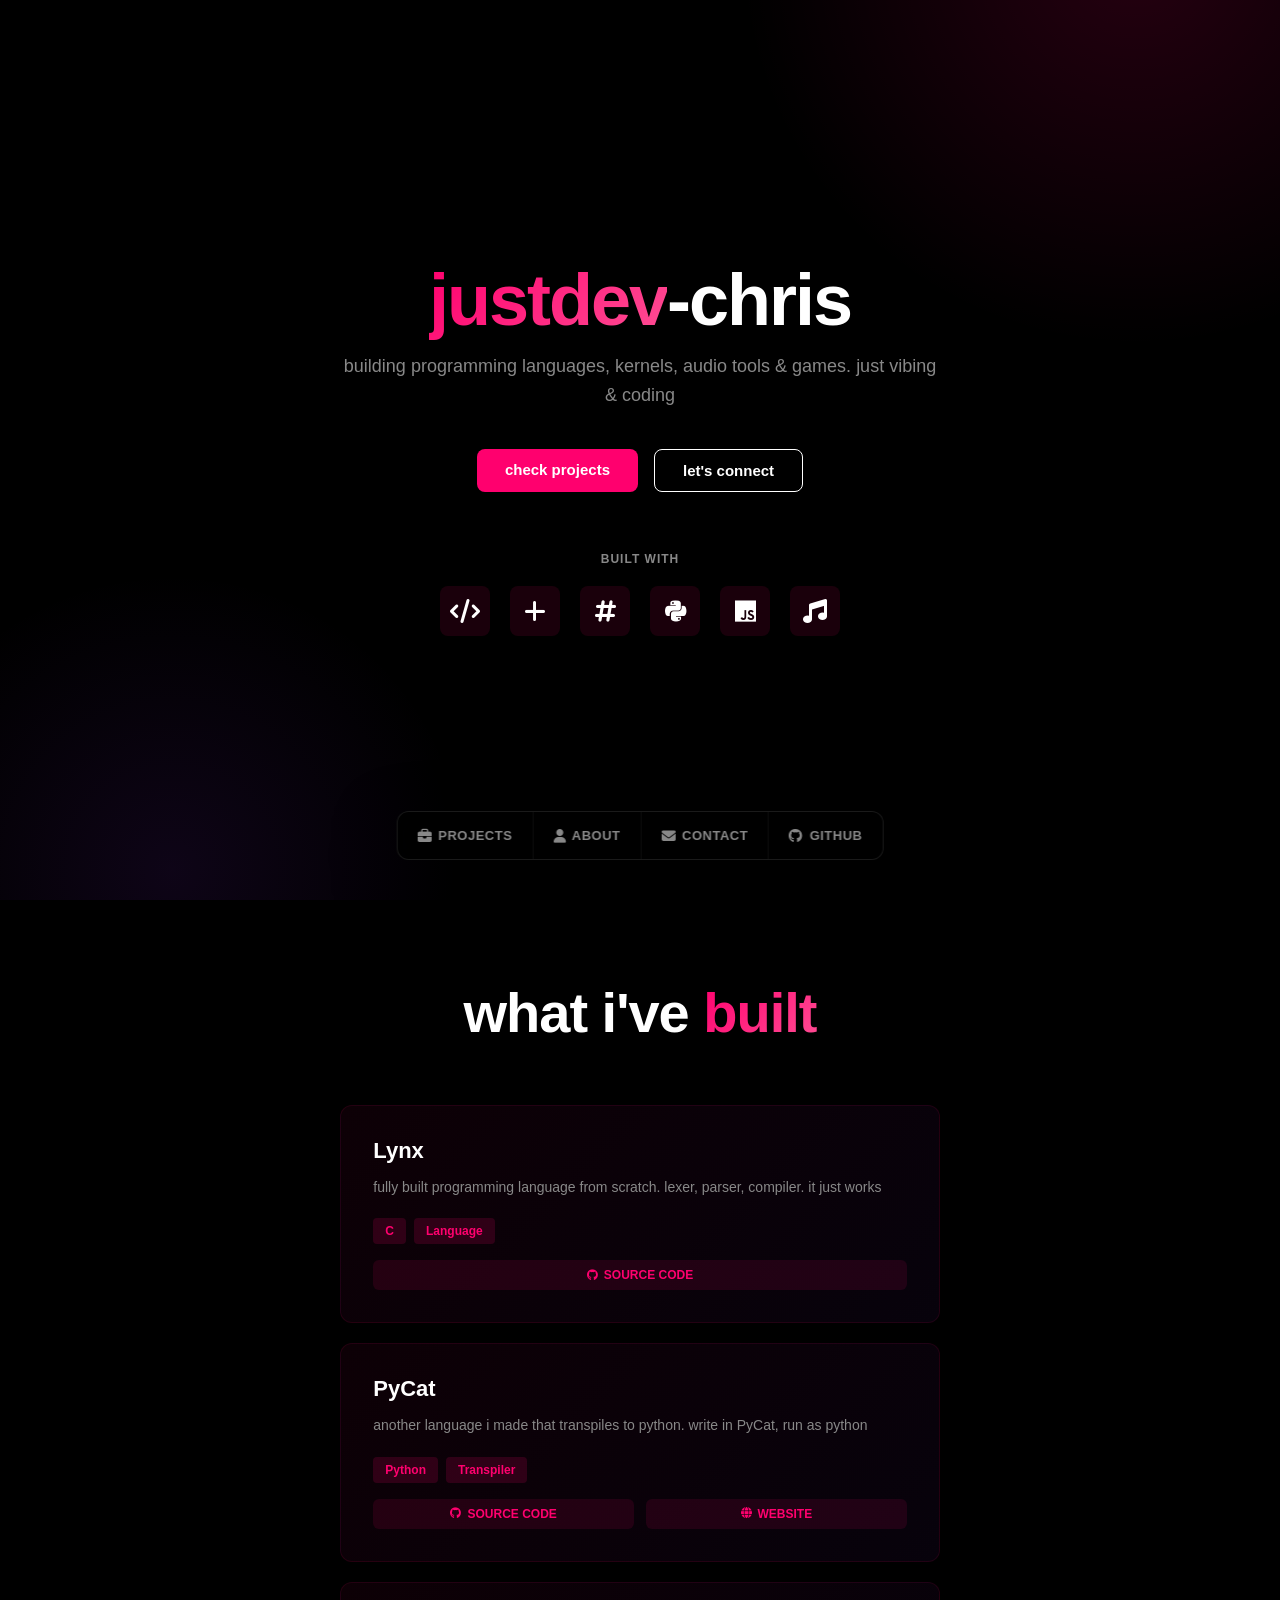
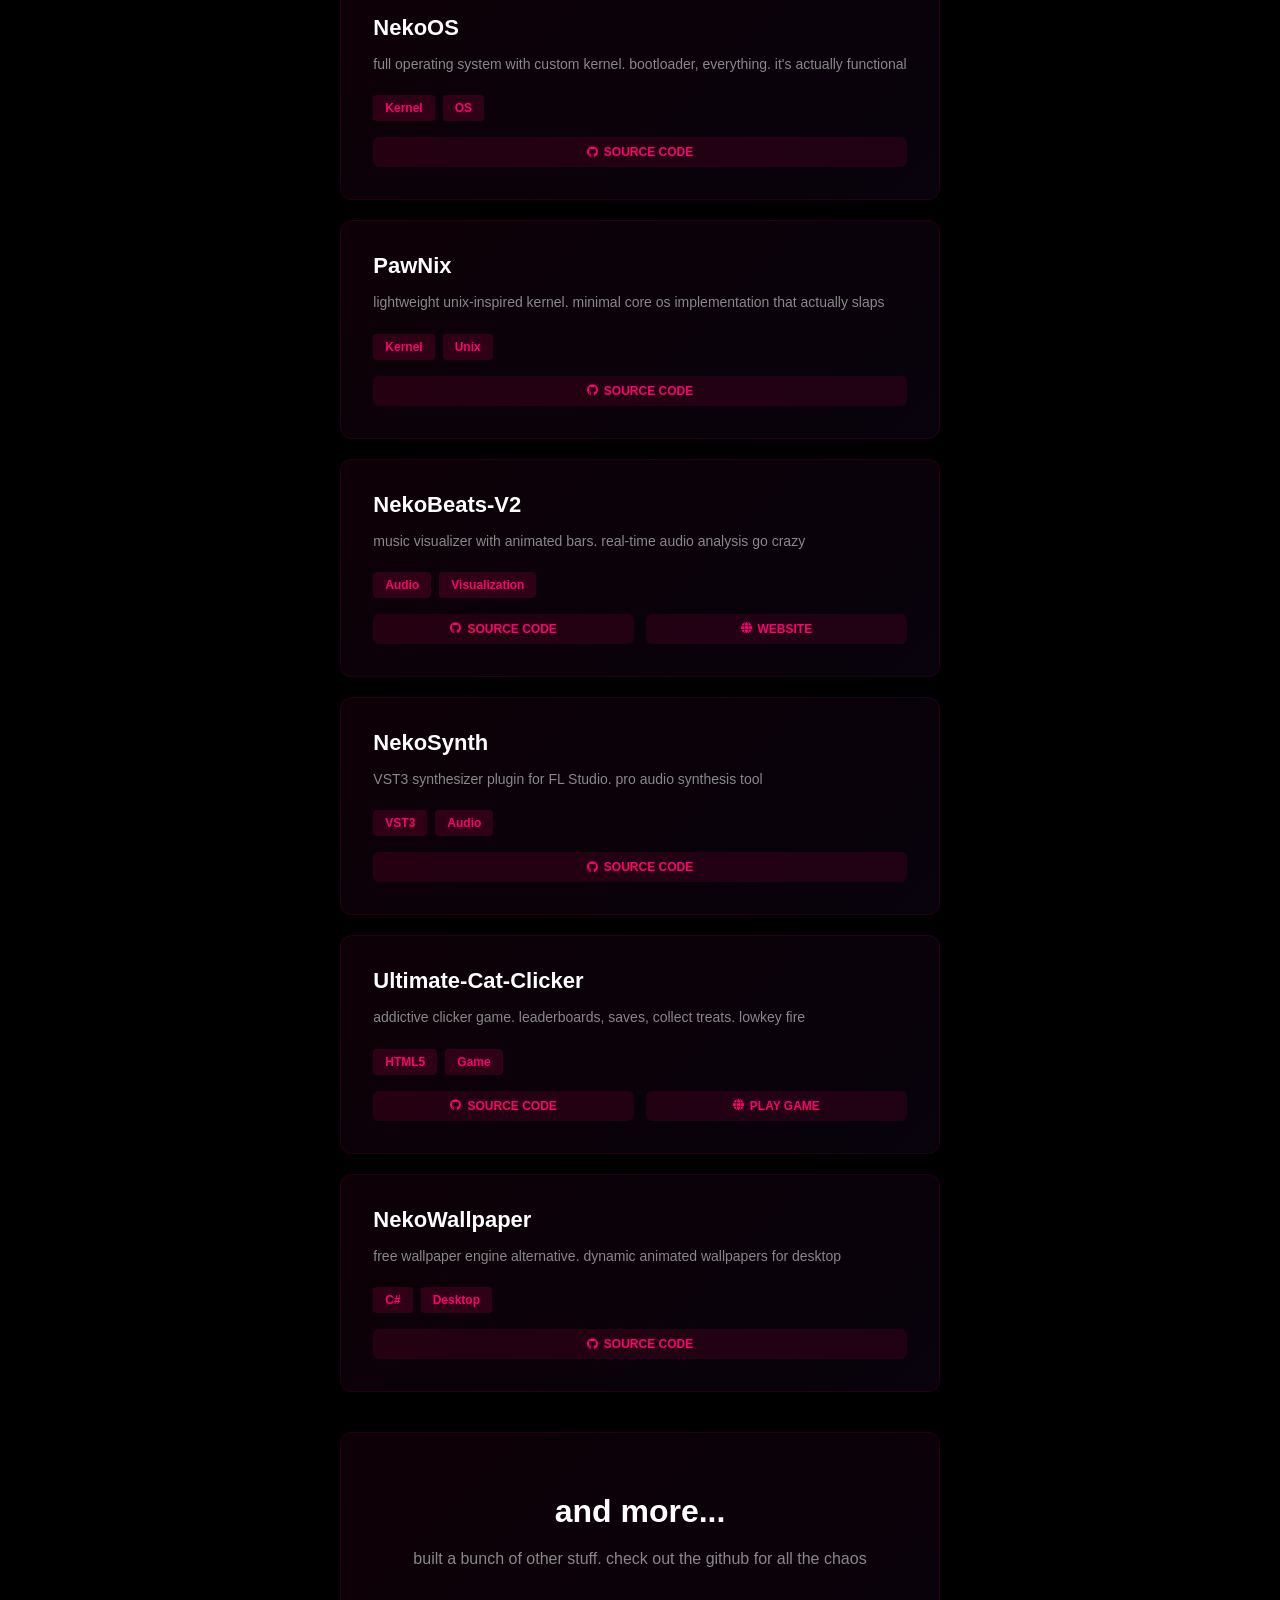
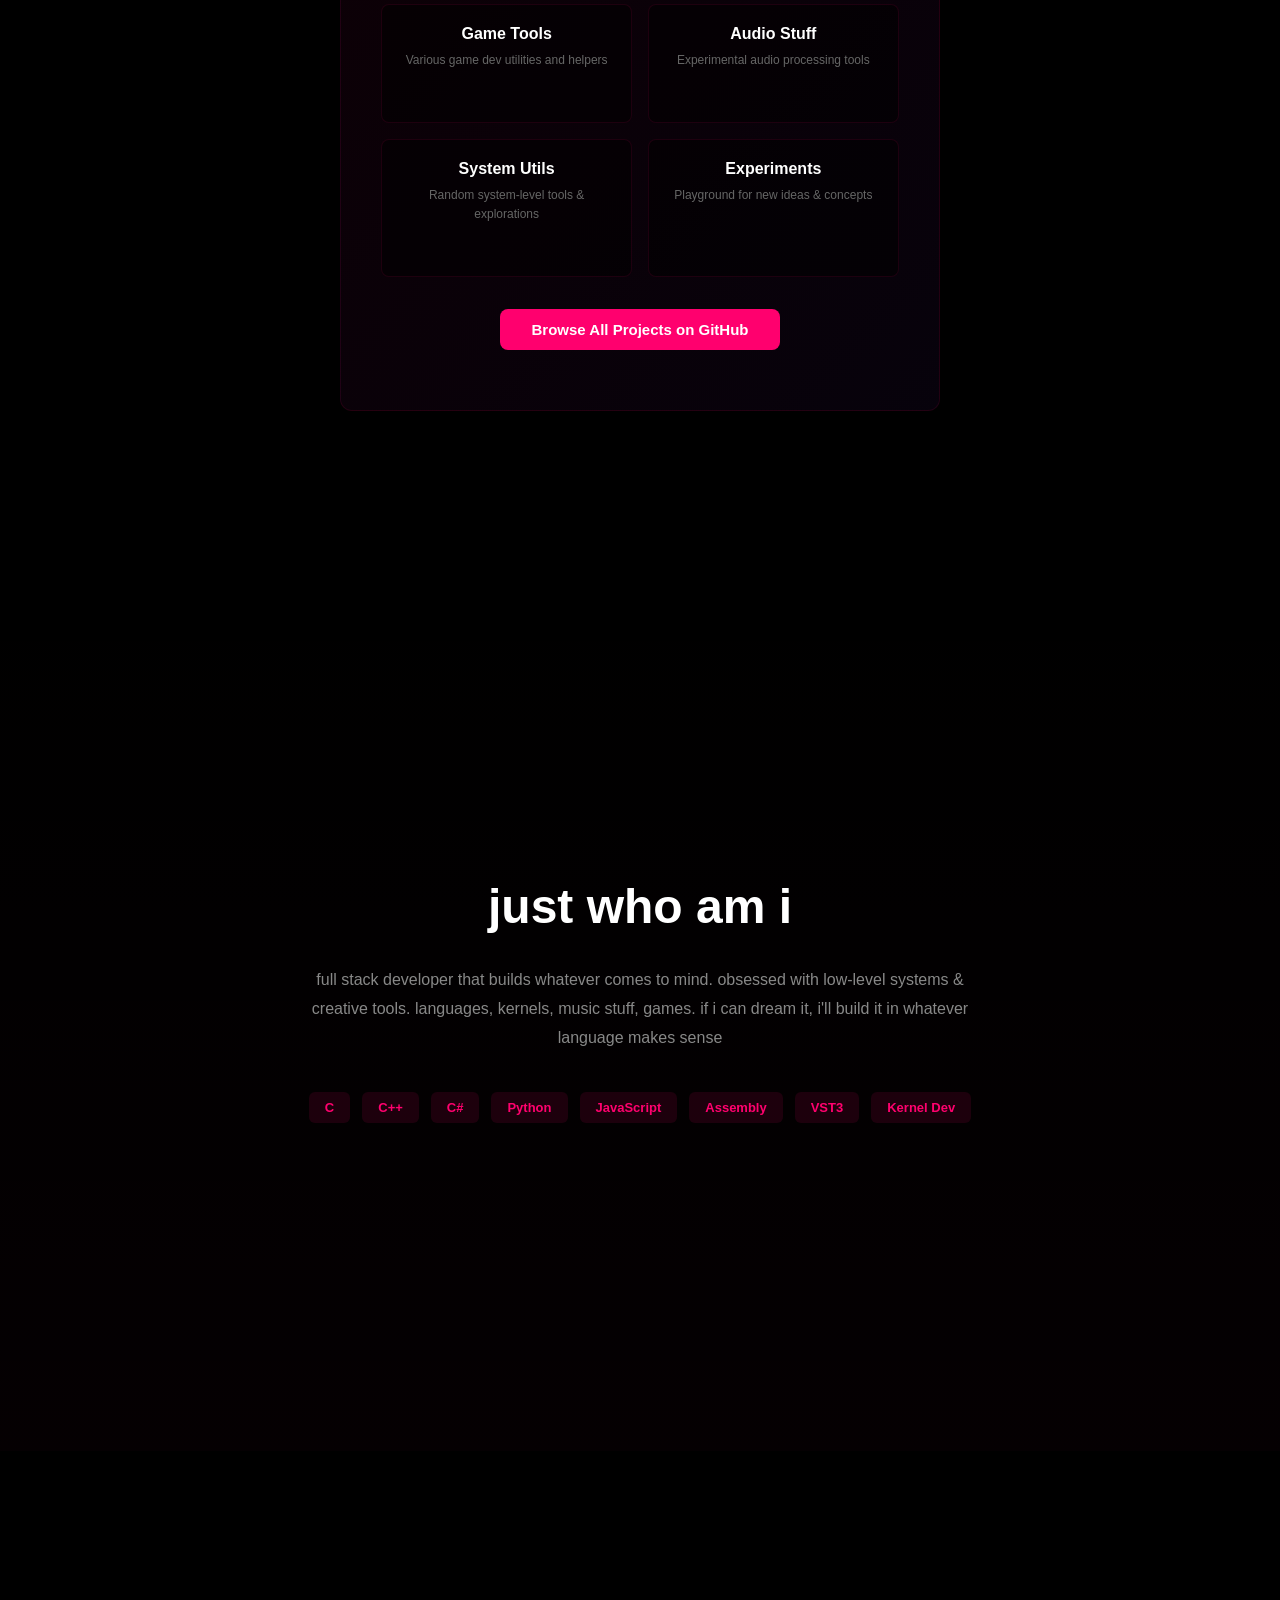
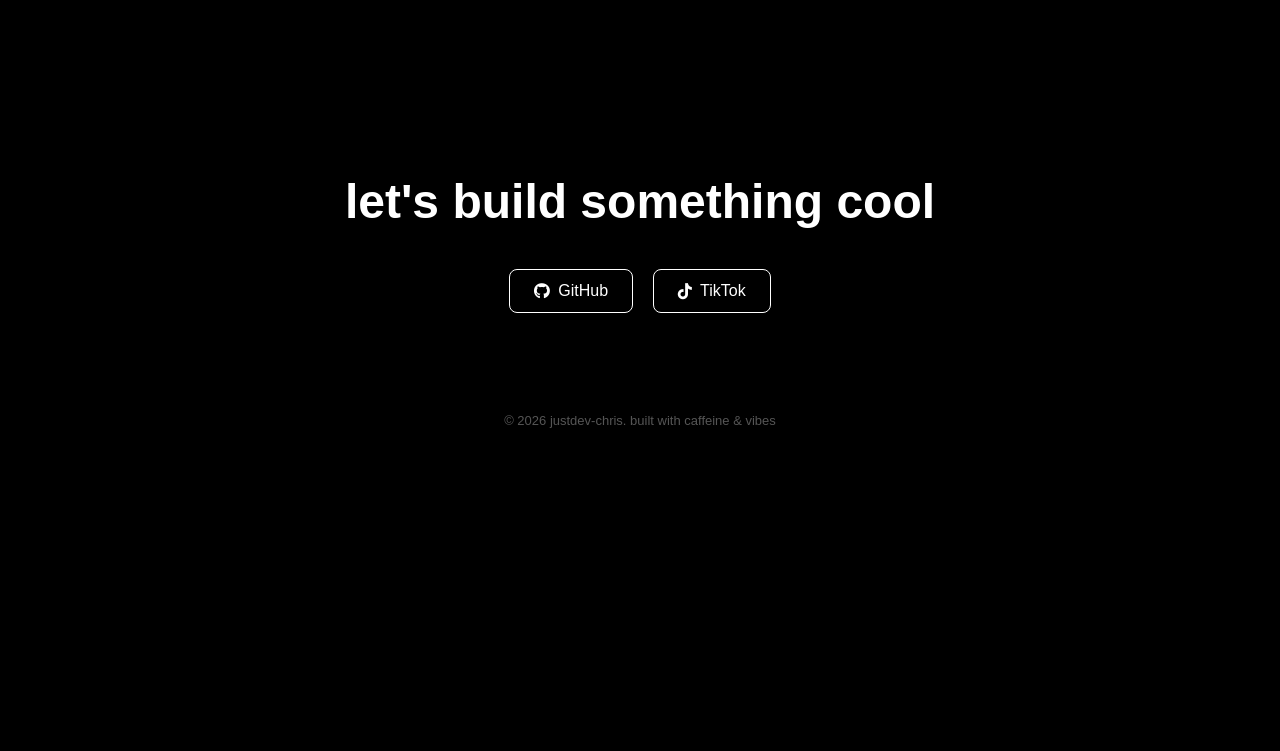
==== index.html @ bdb6b7a3 "Update index.html" ====
<!DOCTYPE html>
<html lang="en">
<head>
  <meta charset="UTF-8">
  <meta name="viewport" content="width=device-width, initial-scale=1.0">
  <title>justdev-chris</title>
  <link rel="stylesheet" href="https://cdnjs.cloudflare.com/ajax/libs/font-awesome/6.4.2/css/all.min.css">
  <style>
    * {
      margin: 0;
      padding: 0;
      box-sizing: border-box;
    }

    body {
      font-family: -apple-system, BlinkMacSystemFont, 'Segoe UI', sans-serif;
      background: #000;
      color: #fff;
      overflow-x: hidden;
    }

    /* Scrollbar */
    ::-webkit-scrollbar {
      width: 8px;
    }

    ::-webkit-scrollbar-track {
      background: #000;
    }

    ::-webkit-scrollbar-thumb {
      background: #ff006e;
      border-radius: 4px;
    }

    a {
      color: inherit;
      text-decoration: none;
    }

    /* Hero */
    .hero {
      min-height: 100vh;
      display: flex;
      align-items: center;
      justify-content: center;
      padding: 40px 20px;
      position: relative;
      overflow: hidden;
    }

    .hero::before {
      content: '';
      position: absolute;
      top: -50%;
      right: -20%;
      width: 800px;
      height: 800px;
      background: radial-gradient(circle, rgba(255, 0, 110, 0.15) 0%, transparent 70%);
      border-radius: 50%;
      animation: float 6s ease-in-out infinite;
    }

    .hero::after {
      content: '';
      position: absolute;
      bottom: -30%;
      left: -10%;
      width: 600px;
      height: 600px;
      background: radial-gradient(circle, rgba(138, 43, 226, 0.1) 0%, transparent 70%);
      border-radius: 50%;
      animation: float 8s ease-in-out infinite reverse;
    }

    @keyframes float {
      0%, 100% { transform: translateY(0px); }
      50% { transform: translateY(40px); }
    }

    .hero-content {
      position: relative;
      z-index: 2;
      max-width: 600px;
      text-align: center;
    }

    .hero h1 {
      font-size: 72px;
      font-weight: 900;
      margin-bottom: 16px;
      line-height: 1;
      letter-spacing: -2px;
    }

    .hero h1 .pink {
      background: linear-gradient(135deg, #ff006e, #ff4d94);
      -webkit-background-clip: text;
      -webkit-text-fill-color: transparent;
      background-clip: text;
    }

    .hero p {
      font-size: 18px;
      color: #888;
      margin-bottom: 40px;
      line-height: 1.6;
    }

    .cta {
      display: inline-flex;
      gap: 16px;
      flex-wrap: wrap;
      justify-content: center;
    }

    .btn {
      padding: 12px 28px;
      border-radius: 8px;
      font-size: 15px;
      font-weight: 600;
      border: none;
      cursor: pointer;
      transition: all 0.3s;
      text-decoration: none;
      display: inline-block;
    }

    .btn-primary {
      background: #ff006e;
      color: #fff;
    }

    .btn-primary:hover {
      transform: translateY(-4px);
      box-shadow: 0 20px 40px rgba(255, 0, 110, 0.3);
    }

    .btn-secondary {
      background: transparent;
      color: #fff;
      border: 1.5px solid #fff;
    }

    .btn-secondary:hover {
      background: #fff;
      color: #000;
    }

    /* Tech Stack */
    .tech-stack {
      margin-top: 60px;
      text-align: center;
    }

    .tech-stack h4 {
      color: #888;
      font-size: 12px;
      text-transform: uppercase;
      letter-spacing: 1px;
      margin-bottom: 20px;
    }

    .tech-icons {
      display: flex;
      gap: 20px;
      justify-content: center;
      flex-wrap: wrap;
    }

    .tech-icon {
      width: 50px;
      height: 50px;
      border-radius: 8px;
      background: rgba(255, 0, 110, 0.1);
      display: flex;
      align-items: center;
      justify-content: center;
      font-size: 24px;
      transition: all 0.3s;
      cursor: pointer;
    }

    .tech-icon:hover {
      background: rgba(255, 0, 110, 0.2);
      transform: translateY(-4px);
    }

    /* Nav */
    nav {
      position: fixed;
      bottom: 40px;
      left: 50%;
      transform: translateX(-50%);
      display: flex;
      gap: 0;
      background: rgba(0, 0, 0, 0.8);
      backdrop-filter: blur(10px);
      border-radius: 12px;
      border: 1px solid rgba(255, 255, 255, 0.1);
      z-index: 999;
      box-shadow: 0 20px 60px rgba(0, 0, 0, 0.5);
      overflow: hidden;
    }

    nav a {
      font-size: 13px;
      font-weight: 600;
      color: #888;
      transition: all 0.3s;
      text-transform: uppercase;
      letter-spacing: 0.5px;
      padding: 16px 20px;
      border-right: 1px solid rgba(255, 255, 255, 0.05);
      display: flex;
      align-items: center;
      gap: 6px;
    }

    nav a:last-child {
      border-right: none;
    }

    nav a:hover {
      color: #ff006e;
      background: rgba(255, 0, 110, 0.05);
    }

    nav a i {
      font-size: 14px;
    }

    /* Projects Section */
    .projects-section {
      min-height: 100vh;
      padding: 80px 20px;
      display: flex;
      flex-direction: column;
      justify-content: center;
    }

    .section-title {
      font-size: 56px;
      font-weight: 900;
      margin-bottom: 60px;
      text-align: center;
      letter-spacing: -1px;
    }

    .section-title span {
      background: linear-gradient(135deg, #ff006e, #ff4d94);
      -webkit-background-clip: text;
      -webkit-text-fill-color: transparent;
      background-clip: text;
    }

    .projects-container {
      max-width: 1200px;
      margin: 0 auto;
    }

    .projects-grid {
      display: grid;
      grid-template-columns: repeat(auto-fit, minmax(300px, 1fr));
      gap: 20px;
      margin-bottom: 40px;
    }

    .project-card {
      background: linear-gradient(135deg, rgba(255, 0, 110, 0.05), rgba(138, 43, 226, 0.05));
      border: 1px solid rgba(255, 0, 110, 0.1);
      border-radius: 12px;
      padding: 32px;
      transition: all 0.3s;
      cursor: pointer;
      position: relative;
      overflow: hidden;
      display: flex;
      flex-direction: column;
    }

    .project-card::before {
      content: '';
      position: absolute;
      top: 0;
      left: -100%;
      width: 100%;
      height: 100%;
      background: linear-gradient(90deg, transparent, rgba(255, 0, 110, 0.1), transparent);
      transition: left 0.5s;
    }

    .project-card:hover::before {
      left: 100%;
    }

    .project-card:hover {
      transform: translateY(-8px);
      border-color: rgba(255, 0, 110, 0.3);
      background: linear-gradient(135deg, rgba(255, 0, 110, 0.1), rgba(138, 43, 226, 0.1));
    }

    .project-card h3 {
      font-size: 22px;
      margin-bottom: 12px;
      font-weight: 700;
    }

    .project-card p {
      color: #888;
      font-size: 14px;
      margin-bottom: 20px;
      line-height: 1.6;
      flex: 1;
    }

    .project-tags {
      display: flex;
      gap: 8px;
      flex-wrap: wrap;
      margin-bottom: 16px;
    }

    .tag {
      background: rgba(255, 0, 110, 0.15);
      color: #ff006e;
      padding: 6px 12px;
      border-radius: 4px;
      font-size: 12px;
      font-weight: 600;
    }

    .project-links {
      display: flex;
      gap: 12px;
    }

    .project-link {
      display: inline-flex;
      align-items: center;
      gap: 6px;
      padding: 8px 14px;
      background: rgba(255, 0, 110, 0.1);
      color: #ff006e;
      border-radius: 6px;
      font-size: 12px;
      font-weight: 600;
      text-transform: uppercase;
      transition: all 0.3s;
      flex: 1;
      justify-content: center;
    }

    .project-link:hover {
      background: rgba(255, 0, 110, 0.2);
      transform: translateY(-2px);
    }

    .project-link i {
      font-size: 11px;
    }

    /* More Projects Section */
    .more-projects {
      background: linear-gradient(135deg, rgba(255, 0, 110, 0.05), rgba(138, 43, 226, 0.05));
      border: 1px solid rgba(255, 0, 110, 0.1);
      border-radius: 12px;
      padding: 60px 40px;
      text-align: center;
      margin-bottom: 60px;
    }

    .more-projects h3 {
      font-size: 32px;
      margin-bottom: 16px;
      font-weight: 700;
    }

    .more-projects p {
      color: #888;
      font-size: 16px;
      margin-bottom: 32px;
      line-height: 1.6;
    }

    .more-projects-grid {
      display: grid;
      grid-template-columns: repeat(auto-fit, minmax(200px, 1fr));
      gap: 16px;
      margin-bottom: 32px;
    }

    .mini-project {
      background: rgba(0, 0, 0, 0.5);
      border: 1px solid rgba(255, 0, 110, 0.1);
      border-radius: 8px;
      padding: 20px;
      transition: all 0.3s;
    }

    .mini-project:hover {
      border-color: rgba(255, 0, 110, 0.3);
      background: rgba(255, 0, 110, 0.05);
      transform: translateY(-4px);
    }

    .mini-project h4 {
      font-size: 16px;
      margin-bottom: 8px;
      font-weight: 700;
    }

    .mini-project p {
      font-size: 12px;
      color: #666;
    }

    .browse-all {
      padding: 12px 32px;
      background: #ff006e;
      color: #fff;
      border-radius: 8px;
      font-size: 15px;
      font-weight: 600;
      border: none;
      cursor: pointer;
      transition: all 0.3s;
      display: inline-block;
    }

    .browse-all:hover {
      transform: translateY(-4px);
      box-shadow: 0 20px 40px rgba(255, 0, 110, 0.3);
    }

    /* About Section */
    .about-section {
      min-height: 100vh;
      padding: 80px 20px;
      display: flex;
      align-items: center;
      justify-content: center;
      background: linear-gradient(180deg, transparent 0%, rgba(255, 0, 110, 0.02) 100%);
    }

    .about-content {
      max-width: 700px;
      text-align: center;
    }

    .about-content h2 {
      font-size: 48px;
      margin-bottom: 32px;
      font-weight: 900;
    }

    .about-content p {
      font-size: 16px;
      color: #888;
      margin-bottom: 24px;
      line-height: 1.8;
    }

    .skills-list {
      display: flex;
      gap: 12px;
      flex-wrap: wrap;
      justify-content: center;
      margin-top: 40px;
    }

    .skill {
      background: rgba(255, 0, 110, 0.1);
      color: #ff006e;
      padding: 8px 16px;
      border-radius: 6px;
      font-size: 13px;
      font-weight: 600;
    }

    /* Contact Section */
    .contact-section {
      min-height: 100vh;
      padding: 80px 20px;
      display: flex;
      flex-direction: column;
      align-items: center;
      justify-content: center;
      text-align: center;
    }

    .contact-section h2 {
      font-size: 48px;
      margin-bottom: 40px;
      font-weight: 900;
    }

    .contact-links {
      display: flex;
      gap: 20px;
      flex-wrap: wrap;
      justify-content: center;
      margin-bottom: 60px;
    }

    .contact-link {
      font-size: 16px;
      padding: 12px 24px;
      border: 1.5px solid #fff;
      border-radius: 8px;
      transition: all 0.3s;
      display: inline-flex;
      align-items: center;
      gap: 8px;
    }

    .contact-link:hover {
      background: #ff006e;
      border-color: #ff006e;
    }

    .footer-text {
      color: #555;
      font-size: 13px;
      margin-top: 40px;
    }

    /* Responsive */
    @media (max-width: 768px) {
      .hero h1 {
        font-size: 48px;
      }

      .hero p {
        font-size: 16px;
      }

      .section-title {
        font-size: 40px;
      }

      .projects-grid {
        grid-template-columns: 1fr;
      }

      nav {
        bottom: 20px;
        flex-direction: column;
        gap: 0;
      }

      nav a {
        width: 100%;
        border-right: none;
        border-bottom: 1px solid rgba(255, 255, 255, 0.05);
        padding: 12px 20px;
      }

      nav a:last-child {
        border-bottom: none;
      }

      nav a i {
        display: none;
      }

      .about-content h2,
      .contact-section h2 {
        font-size: 36px;
      }

      .project-links {
        flex-direction: column;
      }

      .project-link {
        width: 100%;
      }

      .more-projects {
        padding: 40px 20px;
      }

      .more-projects h3 {
        font-size: 24px;
      }

      .more-projects-grid {
        grid-template-columns: repeat(auto-fit, minmax(150px, 1fr));
      }

      .tech-icons {
        gap: 12px;
      }

      .tech-icon {
        width: 40px;
        height: 40px;
        font-size: 18px;
      }
    }

    /* Animations */
    .fade-in {
      animation: fadeIn 0.8s ease forwards;
    }

    @keyframes fadeIn {
      from {
        opacity: 0;
        transform: translateY(20px);
      }
      to {
        opacity: 1;
        transform: translateY(0);
      }
    }
  </style>
</head>
<body>
  <!-- Hero -->
  <section class="hero">
    <div class="hero-content">
      <h1>
        <span class="pink">justdev</span>-chris
      </h1>
      <p>building programming languages, kernels, audio tools & games. just vibing & coding</p>
      <div class="cta">
        <a href="#projects" class="btn btn-primary">check projects</a>
        <a href="#contact" class="btn btn-secondary">let's connect</a>
      </div>

      <!-- Tech Stack -->
      <div class="tech-stack">
        <h4>Built with</h4>
        <div class="tech-icons">
          <div class="tech-icon" title="C">
            <i class="fas fa-code"></i>
          </div>
          <div class="tech-icon" title="C++">
            <i class="fas fa-plus"></i>
          </div>
          <div class="tech-icon" title="C#">
            <i class="fas fa-hashtag"></i>
          </div>
          <div class="tech-icon" title="Python">
            <i class="fab fa-python"></i>
          </div>
          <div class="tech-icon" title="JavaScript">
            <i class="fab fa-js"></i>
          </div>
          <div class="tech-icon" title="Audio">
            <i class="fas fa-music"></i>
          </div>
        </div>
      </div>
    </div>
  </section>

  <!-- Projects -->
  <section class="projects-section" id="projects">
    <h2 class="section-title">what i've <span>built</span></h2>
    
    <div class="projects-container">
      <div class="projects-grid">
        <div class="project-card fade-in">
          <h3>Lynx</h3>
          <p>fully built programming language from scratch. lexer, parser, compiler. it just works</p>
          <div class="project-tags">
            <span class="tag">C</span>
            <span class="tag">Language</span>
          </div>
          <div class="project-links">
            <a href="https://github.com/justdev-chris/lynx" class="project-link" target="_blank">
              <i class="fab fa-github"></i> Source Code
            </a>
          </div>
        </div>

        <div class="project-card fade-in">
          <h3>PyCat</h3>
          <p>another language i made that transpiles to python. write in PyCat, run as python</p>
          <div class="project-tags">
            <span class="tag">Python</span>
            <span class="tag">Transpiler</span>
          </div>
          <div class="project-links">
            <a href="https://github.com/justdev-chris/pycat" class="project-link" target="_blank">
              <i class="fab fa-github"></i> Source Code
            </a>
            <a href="https://catsdevs.online/PyCat/" class="project-link" target="_blank">
              <i class="fas fa-globe"></i> Website
            </a>
          </div>
        </div>

        <div class="project-card fade-in">
          <h3>NekoOS</h3>
          <p>full operating system with custom kernel. bootloader, everything. it's actually functional</p>
          <div class="project-tags">
            <span class="tag">Kernel</span>
            <span class="tag">OS</span>
          </div>
          <div class="project-links">
            <a href="https://github.com/justdev-chris/NekoOS" class="project-link" target="_blank">
              <i class="fab fa-github"></i> Source Code
            </a>
          </div>
        </div>

        <div class="project-card fade-in">
          <h3>PawNix</h3>
          <p>lightweight unix-inspired kernel. minimal core os implementation that actually slaps</p>
          <div class="project-tags">
            <span class="tag">Kernel</span>
            <span class="tag">Unix</span>
          </div>
          <div class="project-links">
            <a href="https://github.com/justdev-chris/PawNix" class="project-link" target="_blank">
              <i class="fab fa-github"></i> Source Code
            </a>
          </div>
        </div>

        <div class="project-card fade-in">
          <h3>NekoBeats-V2</h3>
          <p>music visualizer with animated bars. real-time audio analysis go crazy</p>
          <div class="project-tags">
            <span class="tag">Audio</span>
            <span class="tag">Visualization</span>
          </div>
          <div class="project-links">
            <a href="https://github.com/justdev-chris/NekoBeats-V2" class="project-link" target="_blank">
              <i class="fab fa-github"></i> Source Code
            </a>
            <a href="https://catsdevs.online/NekoBeats-V2/" class="project-link" target="_blank">
              <i class="fas fa-globe"></i> Website
            </a>
          </div>
        </div>

        <div class="project-card fade-in">
          <h3>NekoSynth</h3>
          <p>VST3 synthesizer plugin for FL Studio. pro audio synthesis tool</p>
          <div class="project-tags">
            <span class="tag">VST3</span>
            <span class="tag">Audio</span>
          </div>
          <div class="project-links">
            <a href="https://github.com/justdev-chris/NekoSynth" class="project-link" target="_blank">
              <i class="fab fa-github"></i> Source Code
            </a>
          </div>
        </div>

        <div class="project-card fade-in">
          <h3>Ultimate-Cat-Clicker</h3>
          <p>addictive clicker game. leaderboards, saves, collect treats. lowkey fire</p>
          <div class="project-tags">
            <span class="tag">HTML5</span>
            <span class="tag">Game</span>
          </div>
          <div class="project-links">
            <a href="https://github.com/justdev-chris/Ultimate-Cat-Clicker" class="project-link" target="_blank">
              <i class="fab fa-github"></i> Source Code
            </a>
            <a href="https://catsdevs.online/Ultimate-Cat-Clicker/" class="project-link" target="_blank">
              <i class="fas fa-globe"></i> Play Game
            </a>
          </div>
        </div>

        <div class="project-card fade-in">
          <h3>NekoWallpaper</h3>
          <p>free wallpaper engine alternative. dynamic animated wallpapers for desktop</p>
          <div class="project-tags">
            <span class="tag">C#</span>
            <span class="tag">Desktop</span>
          </div>
          <div class="project-links">
            <a href="https://github.com/justdev-chris/NekoWallpaper" class="project-link" target="_blank">
              <i class="fab fa-github"></i> Source Code
            </a>
          </div>
        </div>
      </div>

      <!-- And More Section -->
      <div class="more-projects">
        <h3>and more...</h3>
        <p>built a bunch of other stuff. check out the github for all the chaos</p>
        
        <div class="more-projects-grid">
          <div class="mini-project">
            <h4>Game Tools</h4>
            <p>Various game dev utilities and helpers</p>
          </div>
          <div class="mini-project">
            <h4>Audio Stuff</h4>
            <p>Experimental audio processing tools</p>
          </div>
          <div class="mini-project">
            <h4>System Utils</h4>
            <p>Random system-level tools & explorations</p>
          </div>
          <div class="mini-project">
            <h4>Experiments</h4>
            <p>Playground for new ideas & concepts</p>
          </div>
        </div>
        
        <a href="https://github.com/justdev-chris" class="browse-all" target="_blank">
          Browse All Projects on GitHub
        </a>
      </div>
    </div>
  </section>

  <!-- About -->
  <section class="about-section" id="about">
    <div class="about-content">
      <h2>just <span class="pink">who am i</span></h2>
      <p>full stack developer that builds whatever comes to mind. obsessed with low-level systems & creative tools. languages, kernels, music stuff, games. if i can dream it, i'll build it in whatever language makes sense</p>
      
      <div class="skills-list">
        <span class="skill">C</span>
        <span class="skill">C++</span>
        <span class="skill">C#</span>
        <span class="skill">Python</span>
        <span class="skill">JavaScript</span>
        <span class="skill">Assembly</span>
        <span class="skill">VST3</span>
        <span class="skill">Kernel Dev</span>
      </div>
    </div>
  </section>

  <!-- Contact -->
  <section class="contact-section" id="contact">
    <h2>let's build something <span class="pink">cool</span></h2>
    <div class="contact-links">
      <a href="https://github.com/justdev-chris" class="contact-link" target="_blank">
        <i class="fab fa-github"></i> GitHub
      </a>
      <a href="https://www.tiktok.com/@justdev_chris" class="contact-link" target="_blank">
        <i class="fab fa-tiktok"></i> TikTok
      </a>
    </div>
    <p class="footer-text">© 2026 justdev-chris. built with caffeine & vibes</p>
  </section>

  <!-- Navigation -->
  <nav>
    <a href="#projects" title="Projects"><i class="fas fa-briefcase"></i>Projects</a>
    <a href="#about" title="About"><i class="fas fa-user"></i>About</a>
    <a href="#contact" title="Contact"><i class="fas fa-envelope"></i>Contact</a>
    <a href="https://github.com/justdev-chris" title="GitHub"><i class="fab fa-github"></i>GitHub</a>
  </nav>

  <script>
    // Intersection observer for fade in
    const observer = new IntersectionObserver((entries) => {
      entries.forEach(entry => {
        if (entry.isIntersecting) {
          entry.target.classList.add('fade-in');
        }
      });
    }, { threshold: 0.1 });

    document.querySelectorAll('.project-card').forEach(el => {
      el.style.opacity = '0';
      observer.observe(el);
    });

    // Smooth scroll nav
    document.querySelectorAll('a[href^="#"]').forEach(anchor => {
      anchor.addEventListener('click', function (e) {
        e.preventDefault();
        const target = document.querySelector(this.getAttribute('href'));
        if (target) {
          target.scrollIntoView({ behavior: 'smooth' });
        }
      });
    });
  </script>
  <script src="js/geo-block.js"></script>
</body>
</html>
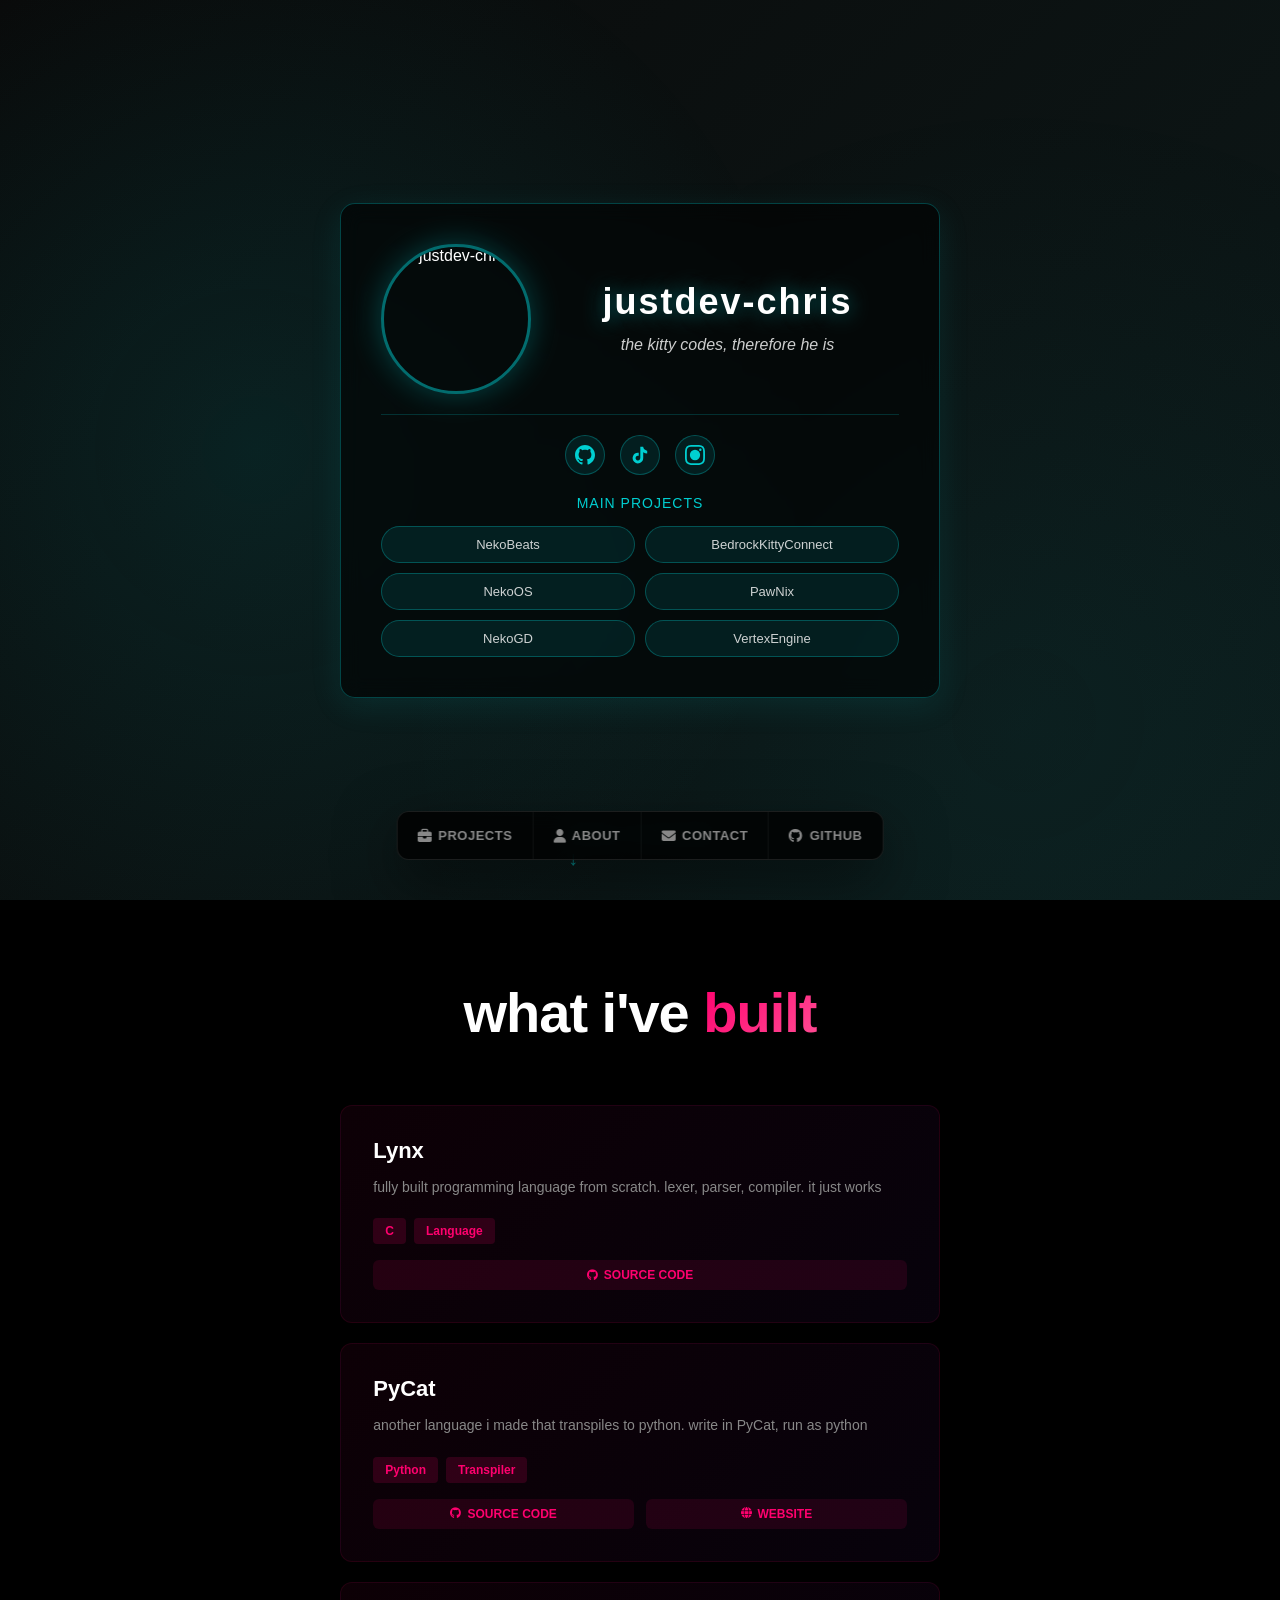
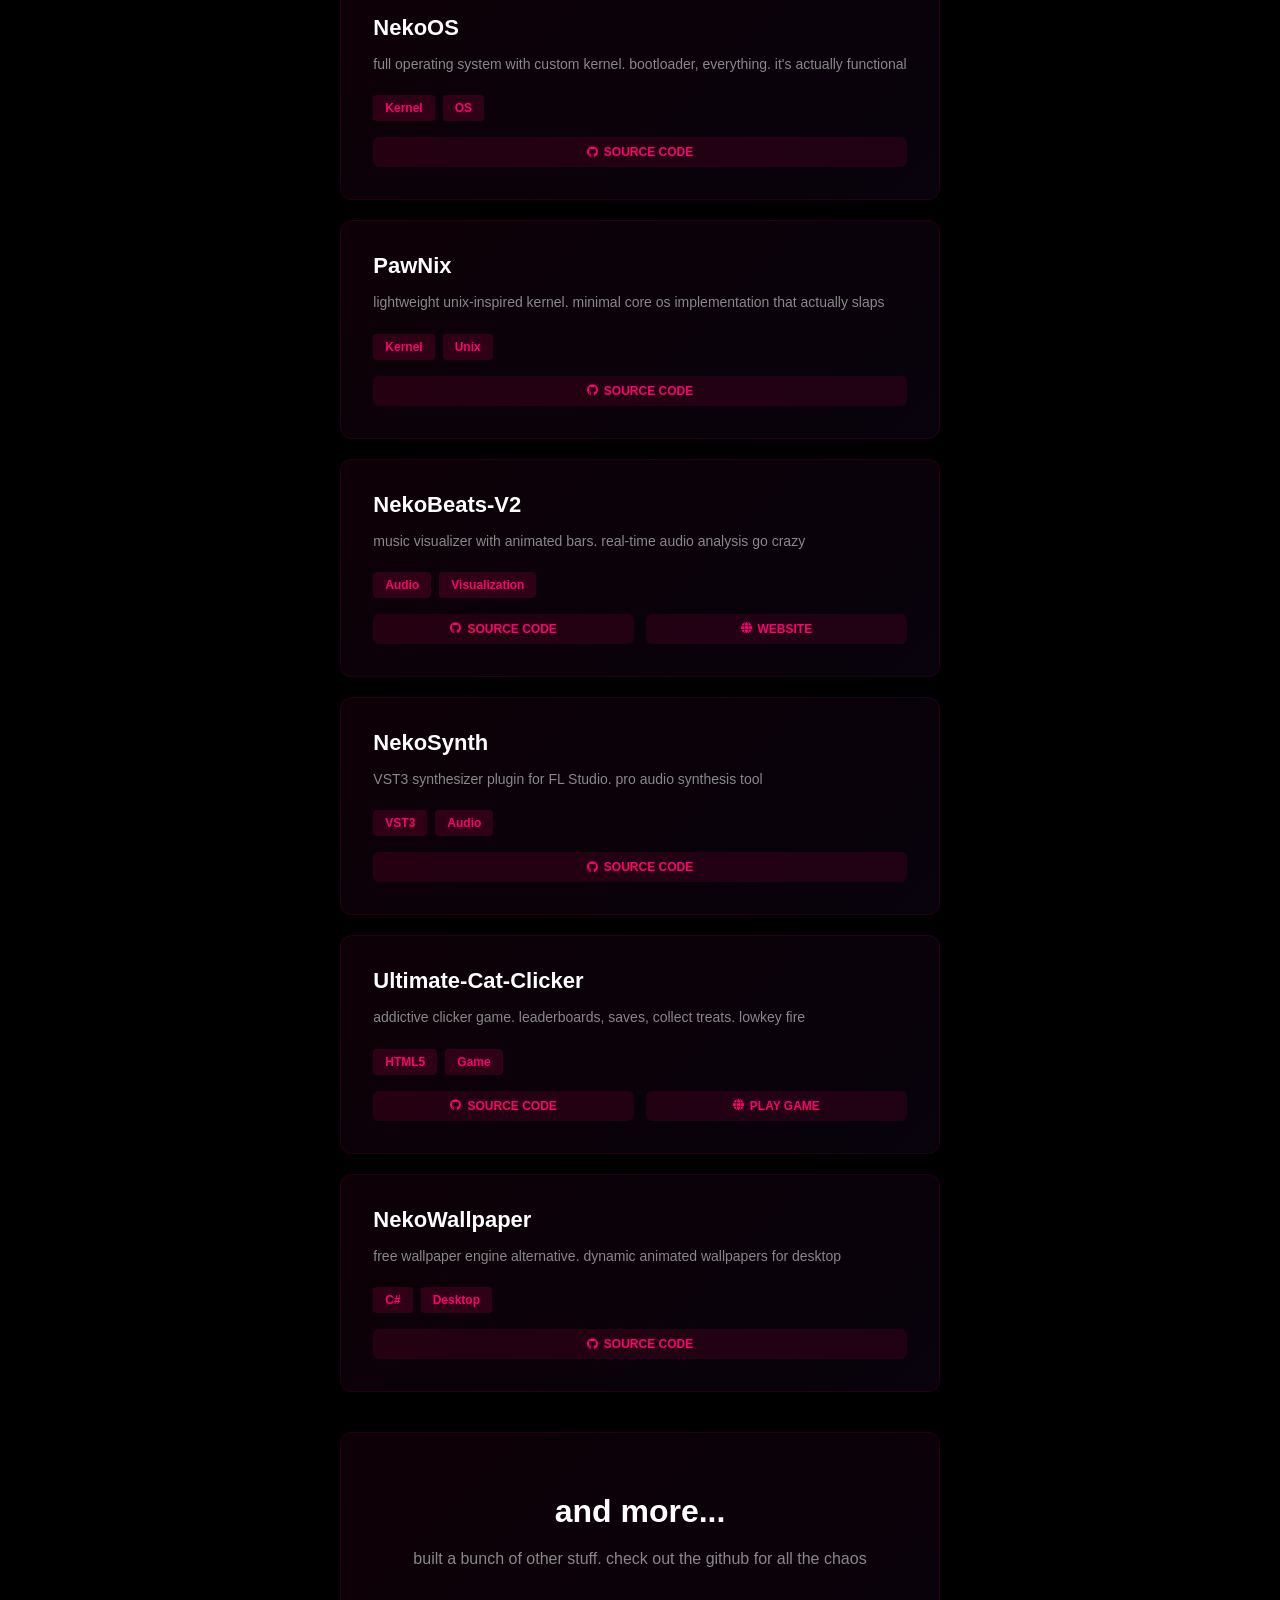
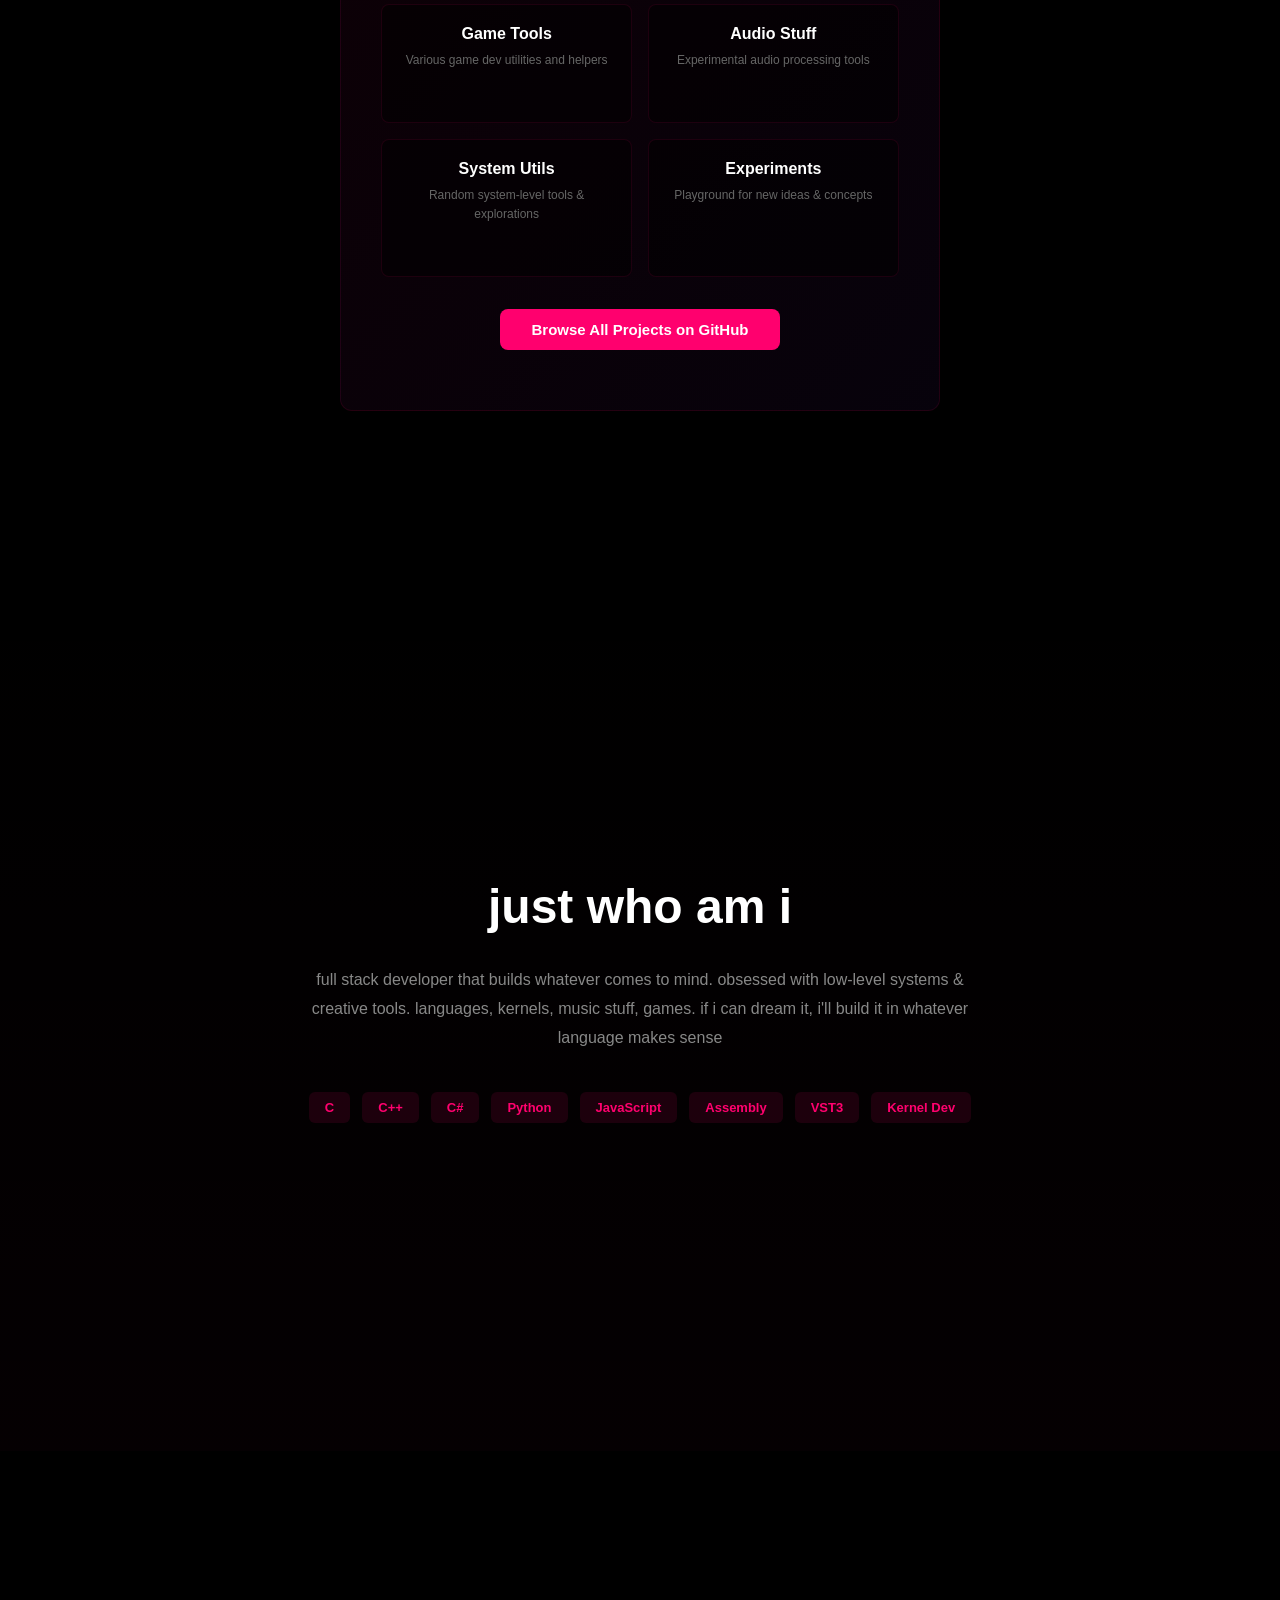
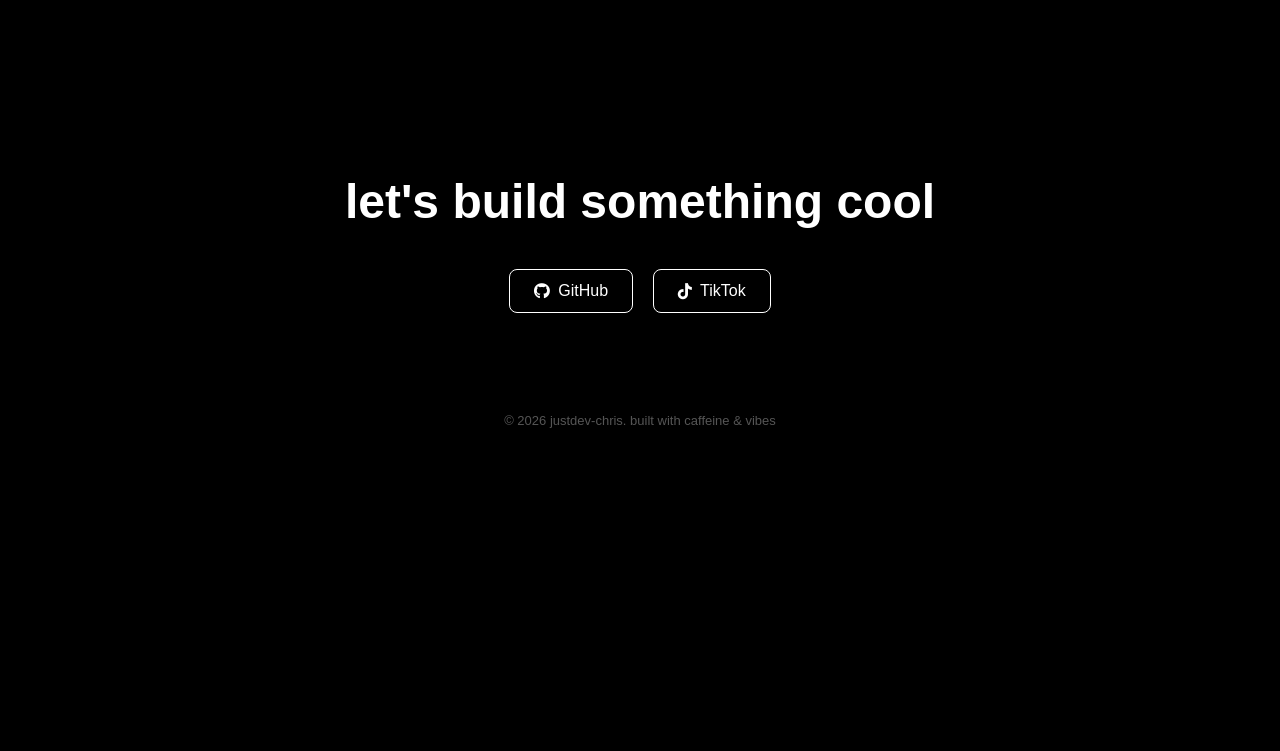
==== commit 34a58f83: "Update index.html" ====
--- a/index.html
+++ b/index.html
@@ -29,7 +29,7 @@
     }
 
     ::-webkit-scrollbar-thumb {
-      background: #ff006e;
+      background: #00cfd1;
       border-radius: 4px;
     }
 
@@ -38,7 +38,215 @@
       text-decoration: none;
     }
 
-    /* Hero */
+    /* ===== HERO SECTION (NEW) ===== */
+    .hero-new {
+      min-height: 100vh;
+      background: linear-gradient(135deg, #0a0a0a 0%, #0d1a1a 100%);
+      display: flex;
+      align-items: center;
+      justify-content: center;
+      position: relative;
+      overflow: hidden;
+      padding: 40px 20px;
+    }
+
+    .hero-background {
+      position: absolute;
+      top: 0;
+      left: 0;
+      width: 100%;
+      height: 100%;
+      background: radial-gradient(circle at 20% 50%, rgba(0, 206, 209, 0.1) 0%, transparent 50%),
+                  radial-gradient(circle at 80% 80%, rgba(0, 206, 209, 0.05) 0%, transparent 50%);
+      z-index: 1;
+      pointer-events: none;
+    }
+
+    .hero-content {
+      position: relative;
+      z-index: 10;
+      width: 100%;
+      max-width: 820px;
+    }
+
+    .profile-card {
+      background: rgba(0, 0, 0, 0.6);
+      border: 1px solid rgba(0, 206, 209, 0.3);
+      border-radius: 15px;
+      padding: 40px;
+      backdrop-filter: blur(10px);
+      display: flex;
+      flex-direction: column;
+      gap: 20px;
+      box-shadow: 0 8px 32px rgba(0, 206, 209, 0.1);
+      animation: cardFadeIn 0.8s ease-out;
+    }
+
+    @keyframes cardFadeIn {
+      from {
+        opacity: 0;
+        transform: translateY(20px);
+      }
+      to {
+        opacity: 1;
+        transform: translateY(0);
+      }
+    }
+
+    .profile-header {
+      display: flex;
+      align-items: center;
+      gap: 25px;
+    }
+
+    .profile-picture {
+      width: 150px;
+      height: 150px;
+      border-radius: 50%;
+      border: 3px solid rgba(0, 206, 209, 0.5);
+      object-fit: cover;
+      box-shadow: 0 0 30px rgba(0, 206, 209, 0.3);
+      animation: profileGlow 3s ease-in-out infinite;
+      flex-shrink: 0;
+    }
+
+    @keyframes profileGlow {
+      0%, 100% {
+        box-shadow: 0 0 20px rgba(0, 206, 209, 0.3);
+      }
+      50% {
+        box-shadow: 0 0 40px rgba(0, 206, 209, 0.6);
+      }
+    }
+
+    .profile-info {
+      flex: 1;
+      display: flex;
+      flex-direction: column;
+      gap: 10px;
+    }
+
+    .profile-name {
+      font-size: 36px;
+      font-weight: bold;
+      letter-spacing: 2px;
+      color: #fff;
+      text-shadow: 0 0 20px rgba(0, 206, 209, 0.5);
+    }
+
+    .profile-bio {
+      font-size: 16px;
+      color: rgba(255, 255, 255, 0.8);
+      line-height: 1.5;
+      font-style: italic;
+    }
+
+    .profile-divider {
+      width: 100%;
+      height: 1px;
+      background: rgba(0, 206, 209, 0.2);
+    }
+
+    .social-links {
+      display: flex;
+      gap: 15px;
+      justify-content: center;
+    }
+
+    .social-icon {
+      width: 40px;
+      height: 40px;
+      display: flex;
+      align-items: center;
+      justify-content: center;
+      background: rgba(0, 206, 209, 0.1);
+      border: 1px solid rgba(0, 206, 209, 0.3);
+      border-radius: 50%;
+      cursor: pointer;
+      transition: all 0.3s;
+      text-decoration: none;
+      color: #00cfd1;
+    }
+
+    .social-icon:hover {
+      background: rgba(0, 206, 209, 0.2);
+      border-color: rgba(0, 206, 209, 0.8);
+      transform: translateY(-5px);
+      box-shadow: 0 5px 20px rgba(0, 206, 209, 0.3);
+    }
+
+    .social-icon svg {
+      width: 20px;
+      height: 20px;
+    }
+
+    .projects-section-hero {
+      display: flex;
+      flex-direction: column;
+      gap: 15px;
+    }
+
+    .projects-title-hero {
+      font-size: 14px;
+      color: #00cfd1;
+      letter-spacing: 1px;
+      text-transform: uppercase;
+    }
+
+    .projects-grid-hero {
+      display: grid;
+      grid-template-columns: repeat(auto-fit, minmax(200px, 1fr));
+      gap: 10px;
+    }
+
+    .project-chip {
+      background: rgba(0, 206, 209, 0.1);
+      border: 1px solid rgba(0, 206, 209, 0.3);
+      padding: 10px 15px;
+      border-radius: 20px;
+      font-size: 13px;
+      color: rgba(255, 255, 255, 0.8);
+      text-align: center;
+      cursor: pointer;
+      transition: all 0.3s;
+    }
+
+    .project-chip:hover {
+      background: rgba(0, 206, 209, 0.2);
+      border-color: rgba(0, 206, 209, 0.8);
+      color: #00cfd1;
+    }
+
+    .scroll-hint {
+      position: fixed;
+      bottom: 30px;
+      left: 50%;
+      transform: translateX(-50%);
+      color: rgba(0, 206, 209, 0.6);
+      font-size: 12px;
+      text-transform: uppercase;
+      letter-spacing: 1px;
+      animation: bounce 2s infinite;
+      z-index: 20;
+    }
+
+    @keyframes bounce {
+      0%, 100% {
+        transform: translateX(-50%) translateY(0);
+      }
+      50% {
+        transform: translateX(-50%) translateY(10px);
+      }
+    }
+
+    .scroll-hint::after {
+      content: '↓';
+      display: block;
+      font-size: 20px;
+      margin-top: 5px;
+    }
+
+    /* ===== EXISTING HERO (KEPT FOR SMOOTH SCROLL) ===== */
     .hero {
       min-height: 100vh;
       display: flex;
@@ -47,6 +255,7 @@
       padding: 40px 20px;
       position: relative;
       overflow: hidden;
+      display: none;
     }
 
     .hero::before {
@@ -222,8 +431,8 @@
     }
 
     nav a:hover {
-      color: #ff006e;
-      background: rgba(255, 0, 110, 0.05);
+      color: #00cfd1;
+      background: rgba(0, 206, 209, 0.05);
     }
 
     nav a i {
@@ -527,6 +736,34 @@
 
     /* Responsive */
     @media (max-width: 768px) {
+      .profile-card {
+        padding: 25px;
+        gap: 15px;
+      }
+
+      .profile-header {
+        flex-direction: column;
+        text-align: center;
+        gap: 15px;
+      }
+
+      .profile-picture {
+        width: 120px;
+        height: 120px;
+      }
+
+      .profile-name {
+        font-size: 28px;
+      }
+
+      .profile-bio {
+        font-size: 14px;
+      }
+
+      .projects-grid-hero {
+        grid-template-columns: repeat(auto-fit, minmax(150px, 1fr));
+      }
+
       .hero h1 {
         font-size: 48px;
       }
@@ -618,46 +855,58 @@
   </style>
 </head>
 <body>
-  <!-- Hero -->
-  <section class="hero">
+  <!-- NEW CYAN HERO SECTION -->
+  <section class="hero-new">
+    <div class="hero-background"></div>
+    
     <div class="hero-content">
-      <h1>
-        <span class="pink">justdev</span>-chris
-      </h1>
-      <p>building programming languages, kernels, audio tools & games. just vibing & coding</p>
-      <div class="cta">
-        <a href="#projects" class="btn btn-primary">check projects</a>
-        <a href="#contact" class="btn btn-secondary">let's connect</a>
-      </div>
-
-      <!-- Tech Stack -->
-      <div class="tech-stack">
-        <h4>Built with</h4>
-        <div class="tech-icons">
-          <div class="tech-icon" title="C">
-            <i class="fas fa-code"></i>
-          </div>
-          <div class="tech-icon" title="C++">
-            <i class="fas fa-plus"></i>
-          </div>
-          <div class="tech-icon" title="C#">
-            <i class="fas fa-hashtag"></i>
-          </div>
-          <div class="tech-icon" title="Python">
-            <i class="fab fa-python"></i>
-          </div>
-          <div class="tech-icon" title="JavaScript">
-            <i class="fab fa-js"></i>
-          </div>
-          <div class="tech-icon" title="Audio">
-            <i class="fas fa-music"></i>
+      <div class="profile-card">
+        <div class="profile-header">
+          <img src="https://avatars.githubusercontent.com/u/185311413?v=4" alt="justdev-chris" class="profile-picture">
+          <div class="profile-info">
+            <div class="profile-name">justdev-chris</div>
+            <div class="profile-bio">the kitty codes, therefore he is</div>
+          </div>
+        </div>
+
+        <div class="profile-divider"></div>
+
+        <div class="social-links">
+          <a href="https://github.com/justdev-chris" target="_blank" class="social-icon" title="GitHub">
+            <svg viewBox="0 0 24 24" fill="currentColor">
+              <path d="M12 0c-6.626 0-12 5.373-12 12 0 5.302 3.438 9.8 8.207 11.387.599.111.793-.261.793-.577v-2.234c-3.338.726-4.033-1.416-4.033-1.416-.546-1.387-1.333-1.756-1.333-1.756-1.089-.745.083-.729.083-.729 1.205.084 1.839 1.237 1.839 1.237 1.07 1.834 2.807 1.304 3.492.997.107-.775.418-1.305.762-1.604-2.665-.305-5.467-1.334-5.467-5.931 0-1.311.469-2.381 1.236-3.221-.124-.303-.535-1.524.117-3.176 0 0 1.008-.322 3.301 1.23.957-.266 1.983-.399 3.003-.404 1.02.005 2.047.138 3.006.404 2.291-1.552 3.297-1.23 3.297-1.23.653 1.653.242 2.874.118 3.176.77.84 1.235 1.911 1.235 3.221 0 4.609-2.807 5.624-5.479 5.921.43.372.823 1.102.823 2.222v 3.293c0 .319.192.694.801.576 4.765-1.589 8.199-6.086 8.199-11.386 0-6.627-5.373-12-12-12z"/>
+            </svg>
+          </a>
+          <a href="https://www.tiktok.com/@chrisdevsalot" target="_blank" class="social-icon" title="TikTok">
+            <svg viewBox="0 0 24 24" fill="currentColor">
+              <path d="M19.59 6.69a4.83 4.83 0 0 1-3.77-4.25V2h-3.45v13.67a2.89 2.89 0 0 1-5.1 1.82 2.89 2.89 0 0 1 2.31-4.64 2.86 2.86 0 0 1 .88.13V9.4a6.84 6.84 0 0 0-1-.05A6.33 6.33 0 0 0 5 20.1a6.34 6.34 0 0 0 10.86-4.43v-7a8.16 8.16 0 0 0 4.77 1.52v-3.4a4.85 4.85 0 0 1-.01-.01z"/>
+            </svg>
+          </a>
+          <a href="https://instagram.com" target="_blank" class="social-icon" title="Instagram">
+            <svg viewBox="0 0 24 24" fill="currentColor">
+              <path d="M12 2.163c3.204 0 3.584.012 4.85.07 3.252.148 4.771 1.691 4.919 4.919.058 1.265.069 1.645.069 4.849 0 3.205-.012 3.584-.069 4.849-.149 3.225-1.664 4.771-4.919 4.919-1.266.057-1.645.069-4.849.069-3.204 0-3.584-.012-4.849-.069-3.259-.149-4.771-1.699-4.919-4.92-.058-1.265-.07-1.644-.07-4.849 0-3.204.013-3.583.07-4.849.149-3.227 1.664-4.771 4.919-4.919 1.266-.057 1.645-.069 4.849-.069zm0-2.163c-3.259 0-3.667.014-4.947.072-4.358.2-6.78 2.618-6.98 6.98-.059 1.281-.073 1.689-.073 4.948 0 3.259.014 3.668.072 4.948.2 4.358 2.618 6.78 6.98 6.98 1.281.058 1.689.072 4.948.072 3.259 0 3.668-.014 4.948-.072 4.354-.2 6.782-2.618 6.979-6.98.059-1.28.073-1.689.073-4.948 0-3.259-.014-3.667-.072-4.947-.196-4.354-2.617-6.78-6.979-6.98-1.281-.059-1.69-.073-4.949-.073zM5.838 12a6.162 6.162 0 1 1 12.324 0 6.162 6.162 0 0 1-12.324 0zM12 16a4 4 0 1 1 0-8 4 4 0 0 1 0 8zm4.965-10.322a1.44 1.44 0 1 1 2.881.001 1.44 1.44 0 0 1-2.881-.001z"/>
+            </svg>
+          </a>
+        </div>
+
+        <div class="projects-section-hero">
+          <div class="projects-title-hero">Main Projects</div>
+          <div class="projects-grid-hero">
+            <div class="project-chip">NekoBeats</div>
+            <div class="project-chip">BedrockKittyConnect</div>
+            <div class="project-chip">NekoOS</div>
+            <div class="project-chip">PawNix</div>
+            <div class="project-chip">NekoGD</div>
+            <div class="project-chip">VertexEngine</div>
           </div>
         </div>
       </div>
     </div>
+
+    <div class="scroll-hint">Scroll to explore</div>
   </section>
 
-  <!-- Projects -->
+  <!-- PROJECTS -->
   <section class="projects-section" id="projects">
     <h2 class="section-title">what i've <span>built</span></h2>
     
@@ -785,7 +1034,6 @@
         </div>
       </div>
 
-      <!-- And More Section -->
       <div class="more-projects">
         <h3>and more...</h3>
         <p>built a bunch of other stuff. check out the github for all the chaos</p>
@@ -816,7 +1064,7 @@
     </div>
   </section>
 
-  <!-- About -->
+  <!-- ABOUT -->
   <section class="about-section" id="about">
     <div class="about-content">
       <h2>just <span class="pink">who am i</span></h2>
@@ -835,14 +1083,14 @@
     </div>
   </section>
 
-  <!-- Contact -->
+  <!-- CONTACT -->
   <section class="contact-section" id="contact">
     <h2>let's build something <span class="pink">cool</span></h2>
     <div class="contact-links">
       <a href="https://github.com/justdev-chris" class="contact-link" target="_blank">
         <i class="fab fa-github"></i> GitHub
       </a>
-      <a href="https://www.tiktok.com/@justdev_chris" class="contact-link" target="_blank">
+      <a href="https://www.tiktok.com/@chrisdevsalot" class="contact-link" target="_blank">
         <i class="fab fa-tiktok"></i> TikTok
       </a>
     </div>
@@ -858,7 +1106,6 @@
   </nav>
 
   <script>
-    // Intersection observer for fade in
     const observer = new IntersectionObserver((entries) => {
       entries.forEach(entry => {
         if (entry.isIntersecting) {
@@ -872,7 +1119,6 @@
       observer.observe(el);
     });
 
-    // Smooth scroll nav
     document.querySelectorAll('a[href^="#"]').forEach(anchor => {
       anchor.addEventListener('click', function (e) {
         e.preventDefault();
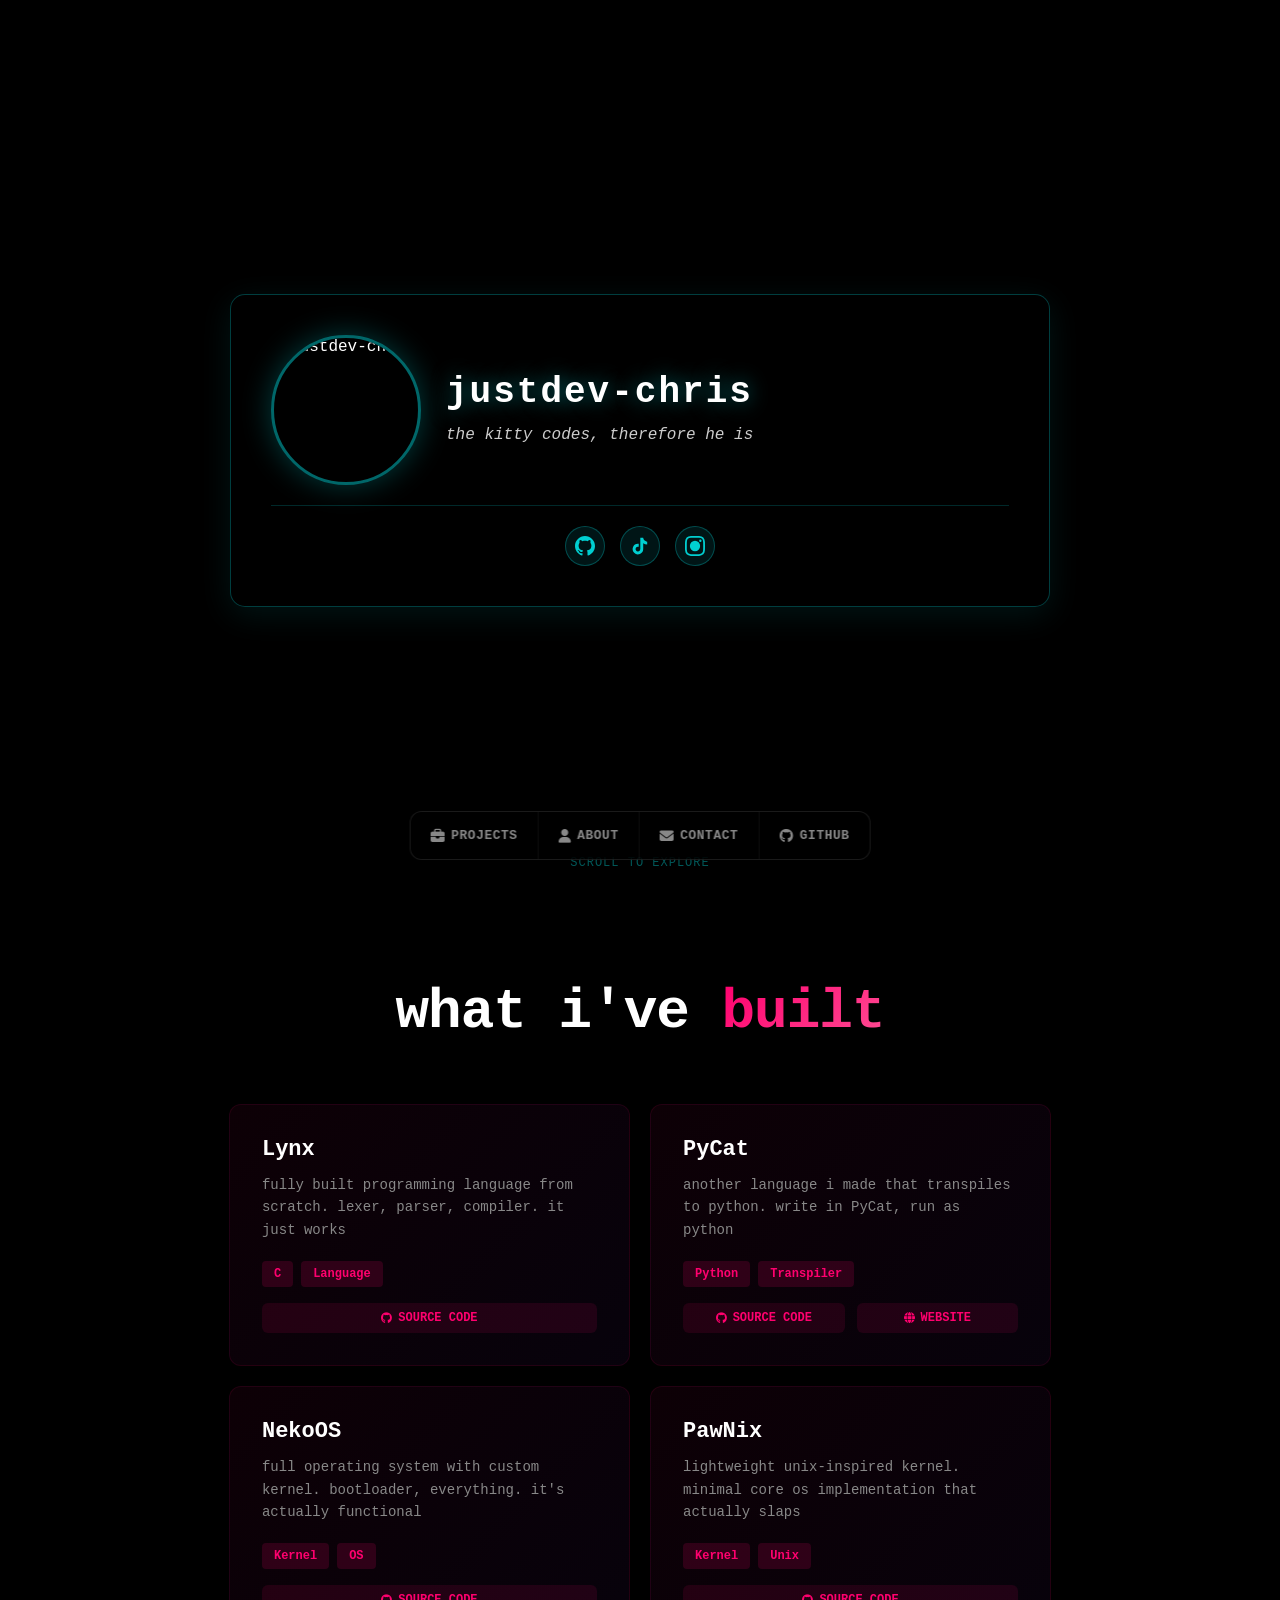
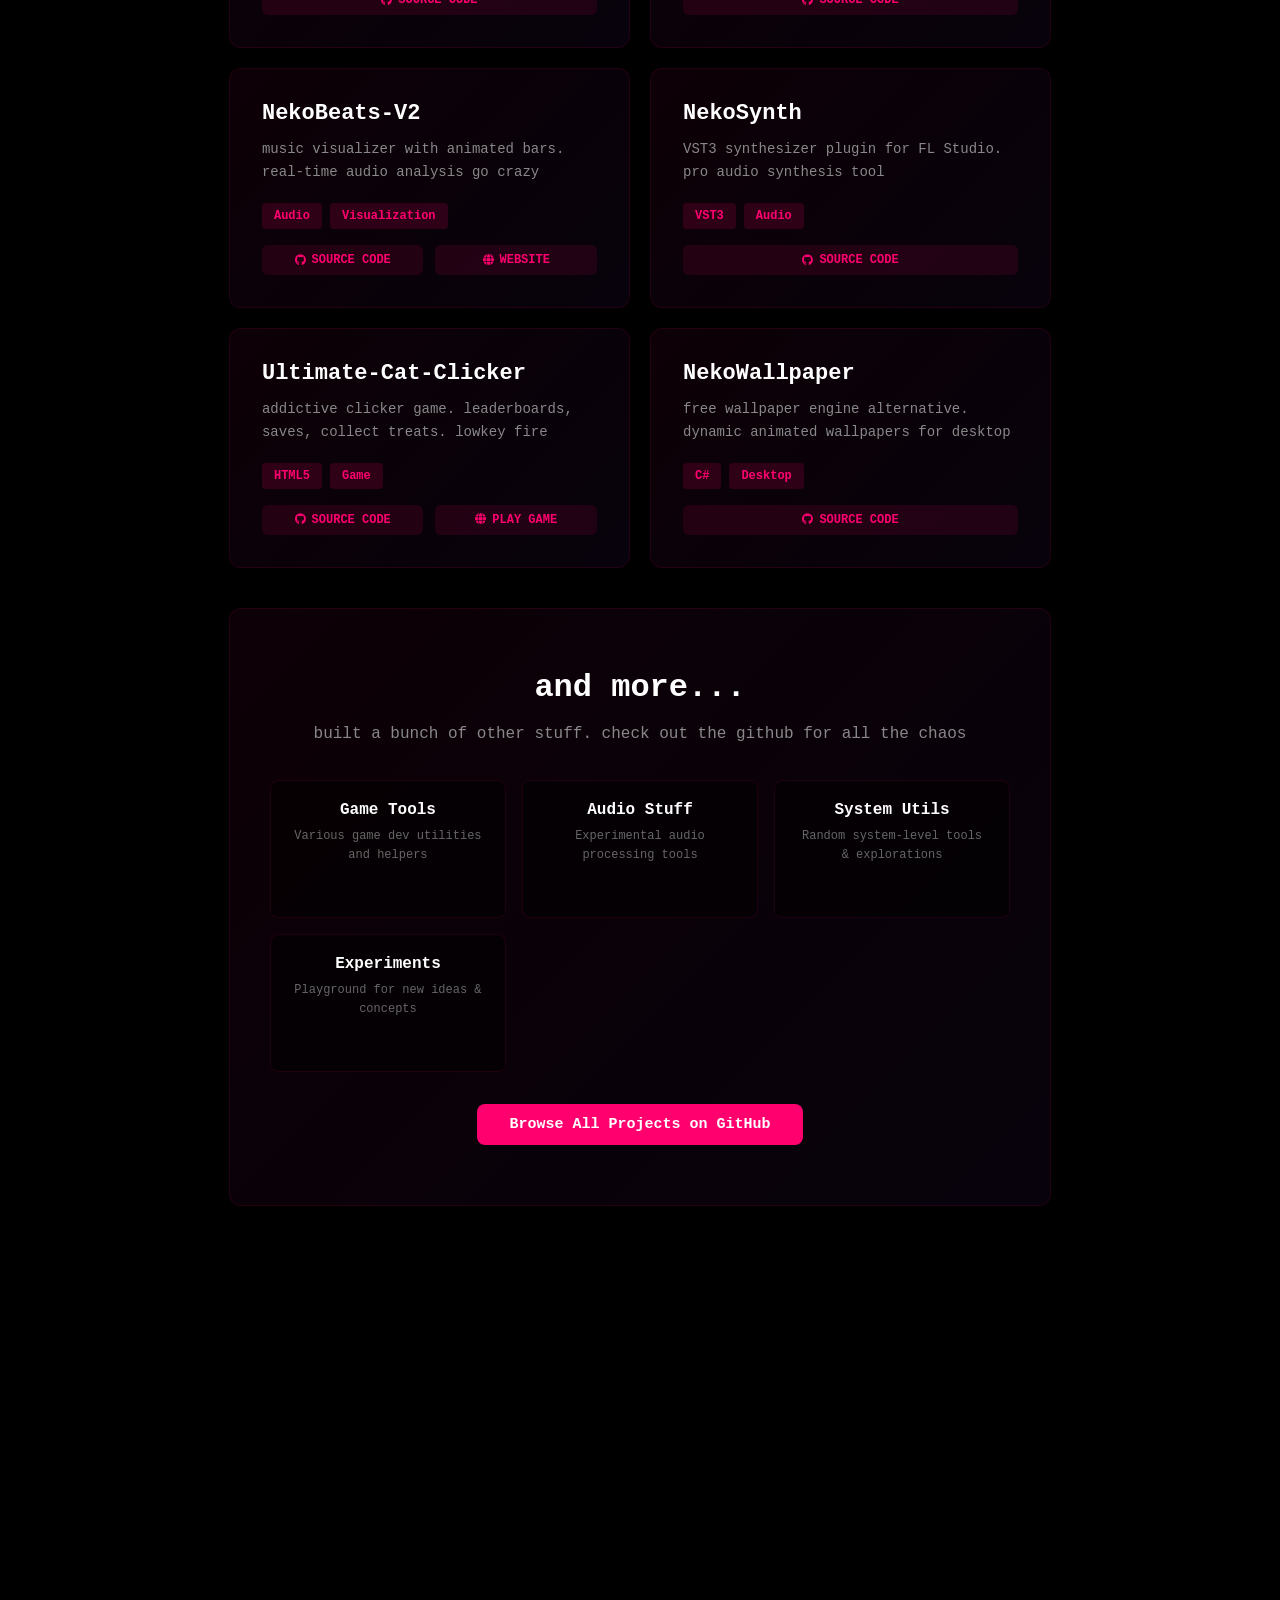
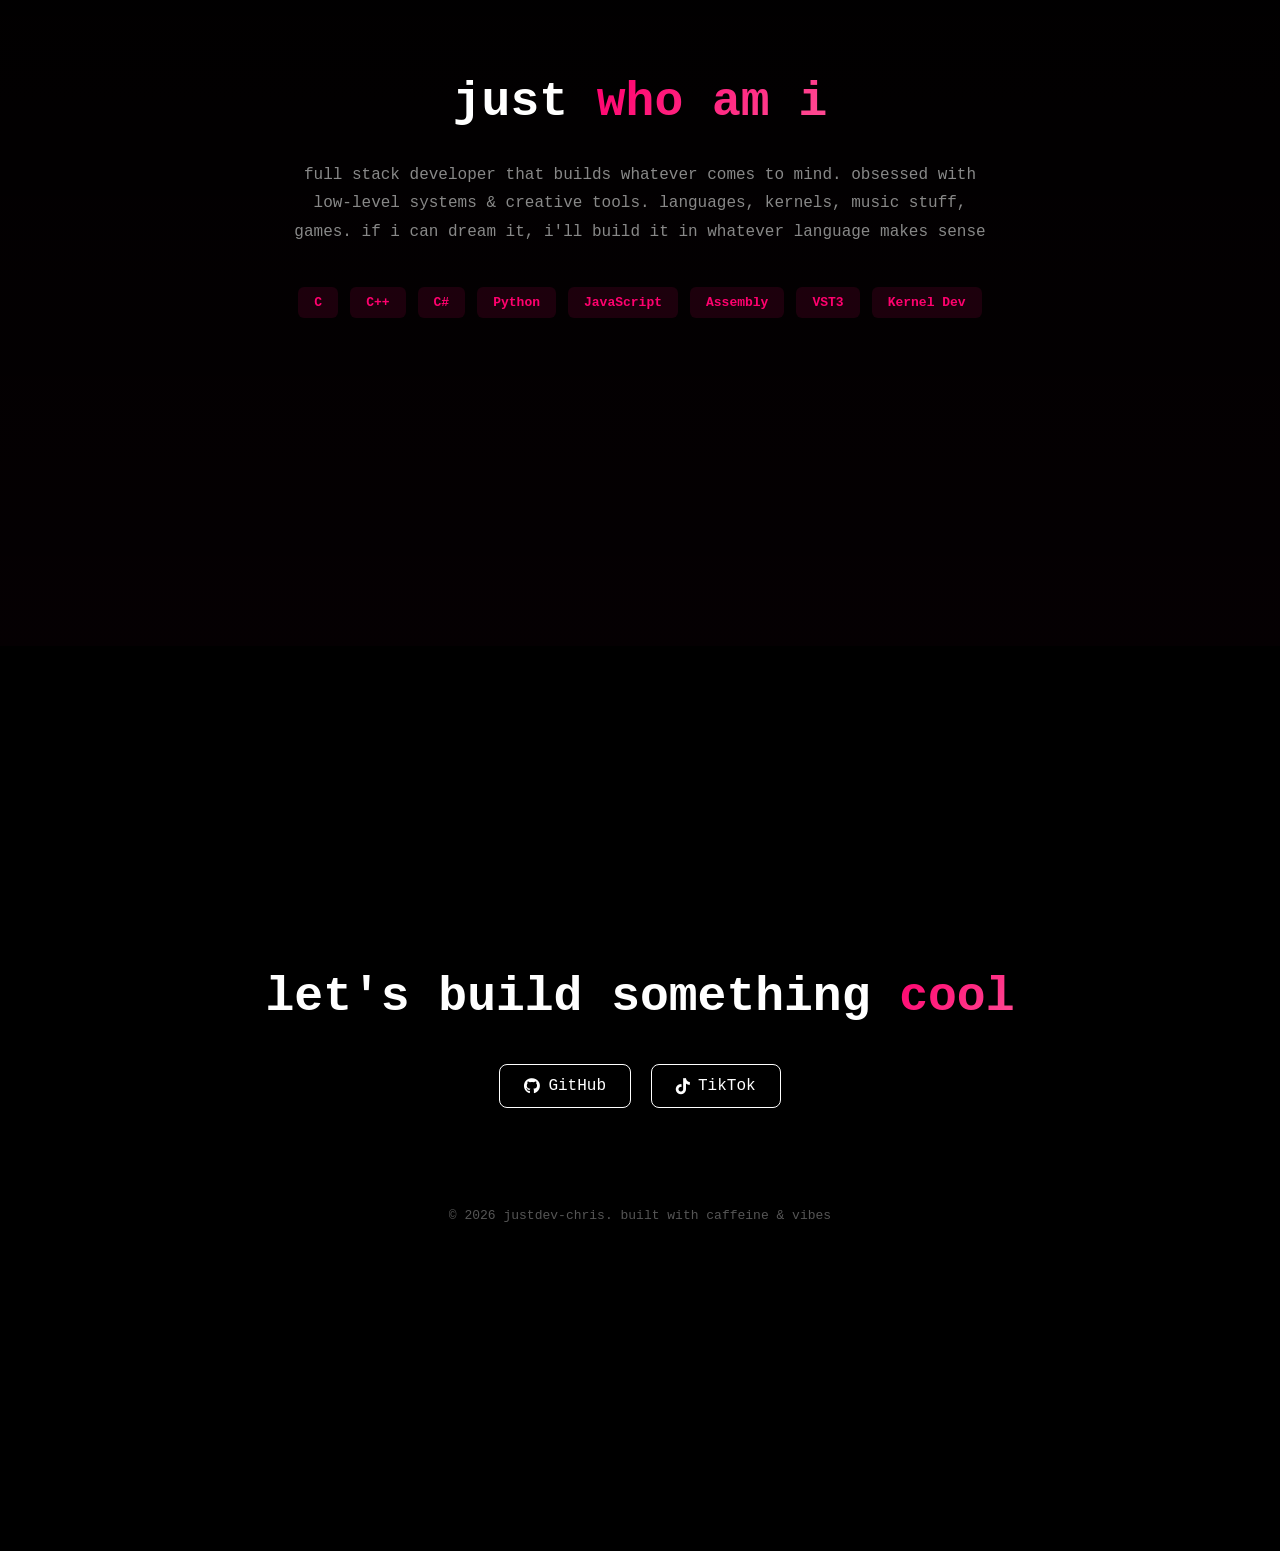
==== commit 0a07f607: "Update index.html" ====
--- a/index.html
+++ b/index.html
@@ -10,10 +10,10 @@
       margin: 0;
       padding: 0;
       box-sizing: border-box;
+      font-family: 'SimSun', monospace;
     }
 
     body {
-      font-family: -apple-system, BlinkMacSystemFont, 'Segoe UI', sans-serif;
       background: #000;
       color: #fff;
       overflow-x: hidden;
@@ -38,10 +38,9 @@
       text-decoration: none;
     }
 
-    /* ===== HERO SECTION (NEW) ===== */
+    /* ===== HERO SECTION (CRIMSON STYLE) ===== */
     .hero-new {
       min-height: 100vh;
-      background: linear-gradient(135deg, #0a0a0a 0%, #0d1a1a 100%);
       display: flex;
       align-items: center;
       justify-content: center;
@@ -50,14 +49,13 @@
       padding: 40px 20px;
     }
 
-    .hero-background {
-      position: absolute;
+    #background {
+      position: fixed;
       top: 0;
       left: 0;
       width: 100%;
       height: 100%;
-      background: radial-gradient(circle at 20% 50%, rgba(0, 206, 209, 0.1) 0%, transparent 50%),
-                  radial-gradient(circle at 80% 80%, rgba(0, 206, 209, 0.05) 0%, transparent 50%);
+      object-fit: cover;
       z-index: 1;
       pointer-events: none;
     }
@@ -70,7 +68,7 @@
     }
 
     .profile-card {
-      background: rgba(0, 0, 0, 0.6);
+      background: rgba(0, 0, 0, 0.7);
       border: 1px solid rgba(0, 206, 209, 0.3);
       border-radius: 15px;
       padding: 40px;
@@ -178,43 +176,6 @@
     .social-icon svg {
       width: 20px;
       height: 20px;
-    }
-
-    .projects-section-hero {
-      display: flex;
-      flex-direction: column;
-      gap: 15px;
-    }
-
-    .projects-title-hero {
-      font-size: 14px;
-      color: #00cfd1;
-      letter-spacing: 1px;
-      text-transform: uppercase;
-    }
-
-    .projects-grid-hero {
-      display: grid;
-      grid-template-columns: repeat(auto-fit, minmax(200px, 1fr));
-      gap: 10px;
-    }
-
-    .project-chip {
-      background: rgba(0, 206, 209, 0.1);
-      border: 1px solid rgba(0, 206, 209, 0.3);
-      padding: 10px 15px;
-      border-radius: 20px;
-      font-size: 13px;
-      color: rgba(255, 255, 255, 0.8);
-      text-align: center;
-      cursor: pointer;
-      transition: all 0.3s;
-    }
-
-    .project-chip:hover {
-      background: rgba(0, 206, 209, 0.2);
-      border-color: rgba(0, 206, 209, 0.8);
-      color: #00cfd1;
     }
 
     .scroll-hint {
@@ -239,206 +200,7 @@
       }
     }
 
-    .scroll-hint::after {
-      content: '↓';
-      display: block;
-      font-size: 20px;
-      margin-top: 5px;
-    }
-
-    /* ===== EXISTING HERO (KEPT FOR SMOOTH SCROLL) ===== */
-    .hero {
-      min-height: 100vh;
-      display: flex;
-      align-items: center;
-      justify-content: center;
-      padding: 40px 20px;
-      position: relative;
-      overflow: hidden;
-      display: none;
-    }
-
-    .hero::before {
-      content: '';
-      position: absolute;
-      top: -50%;
-      right: -20%;
-      width: 800px;
-      height: 800px;
-      background: radial-gradient(circle, rgba(255, 0, 110, 0.15) 0%, transparent 70%);
-      border-radius: 50%;
-      animation: float 6s ease-in-out infinite;
-    }
-
-    .hero::after {
-      content: '';
-      position: absolute;
-      bottom: -30%;
-      left: -10%;
-      width: 600px;
-      height: 600px;
-      background: radial-gradient(circle, rgba(138, 43, 226, 0.1) 0%, transparent 70%);
-      border-radius: 50%;
-      animation: float 8s ease-in-out infinite reverse;
-    }
-
-    @keyframes float {
-      0%, 100% { transform: translateY(0px); }
-      50% { transform: translateY(40px); }
-    }
-
-    .hero-content {
-      position: relative;
-      z-index: 2;
-      max-width: 600px;
-      text-align: center;
-    }
-
-    .hero h1 {
-      font-size: 72px;
-      font-weight: 900;
-      margin-bottom: 16px;
-      line-height: 1;
-      letter-spacing: -2px;
-    }
-
-    .hero h1 .pink {
-      background: linear-gradient(135deg, #ff006e, #ff4d94);
-      -webkit-background-clip: text;
-      -webkit-text-fill-color: transparent;
-      background-clip: text;
-    }
-
-    .hero p {
-      font-size: 18px;
-      color: #888;
-      margin-bottom: 40px;
-      line-height: 1.6;
-    }
-
-    .cta {
-      display: inline-flex;
-      gap: 16px;
-      flex-wrap: wrap;
-      justify-content: center;
-    }
-
-    .btn {
-      padding: 12px 28px;
-      border-radius: 8px;
-      font-size: 15px;
-      font-weight: 600;
-      border: none;
-      cursor: pointer;
-      transition: all 0.3s;
-      text-decoration: none;
-      display: inline-block;
-    }
-
-    .btn-primary {
-      background: #ff006e;
-      color: #fff;
-    }
-
-    .btn-primary:hover {
-      transform: translateY(-4px);
-      box-shadow: 0 20px 40px rgba(255, 0, 110, 0.3);
-    }
-
-    .btn-secondary {
-      background: transparent;
-      color: #fff;
-      border: 1.5px solid #fff;
-    }
-
-    .btn-secondary:hover {
-      background: #fff;
-      color: #000;
-    }
-
-    /* Tech Stack */
-    .tech-stack {
-      margin-top: 60px;
-      text-align: center;
-    }
-
-    .tech-stack h4 {
-      color: #888;
-      font-size: 12px;
-      text-transform: uppercase;
-      letter-spacing: 1px;
-      margin-bottom: 20px;
-    }
-
-    .tech-icons {
-      display: flex;
-      gap: 20px;
-      justify-content: center;
-      flex-wrap: wrap;
-    }
-
-    .tech-icon {
-      width: 50px;
-      height: 50px;
-      border-radius: 8px;
-      background: rgba(255, 0, 110, 0.1);
-      display: flex;
-      align-items: center;
-      justify-content: center;
-      font-size: 24px;
-      transition: all 0.3s;
-      cursor: pointer;
-    }
-
-    .tech-icon:hover {
-      background: rgba(255, 0, 110, 0.2);
-      transform: translateY(-4px);
-    }
-
-    /* Nav */
-    nav {
-      position: fixed;
-      bottom: 40px;
-      left: 50%;
-      transform: translateX(-50%);
-      display: flex;
-      gap: 0;
-      background: rgba(0, 0, 0, 0.8);
-      backdrop-filter: blur(10px);
-      border-radius: 12px;
-      border: 1px solid rgba(255, 255, 255, 0.1);
-      z-index: 999;
-      box-shadow: 0 20px 60px rgba(0, 0, 0, 0.5);
-      overflow: hidden;
-    }
-
-    nav a {
-      font-size: 13px;
-      font-weight: 600;
-      color: #888;
-      transition: all 0.3s;
-      text-transform: uppercase;
-      letter-spacing: 0.5px;
-      padding: 16px 20px;
-      border-right: 1px solid rgba(255, 255, 255, 0.05);
-      display: flex;
-      align-items: center;
-      gap: 6px;
-    }
-
-    nav a:last-child {
-      border-right: none;
-    }
-
-    nav a:hover {
-      color: #00cfd1;
-      background: rgba(0, 206, 209, 0.05);
-    }
-
-    nav a i {
-      font-size: 14px;
-    }
-
+    /* ===== EXISTING CONTENT ===== */
     /* Projects Section */
     .projects-section {
       min-height: 100vh;
@@ -446,6 +208,9 @@
       display: flex;
       flex-direction: column;
       justify-content: center;
+      background: #000;
+      position: relative;
+      z-index: 5;
     }
 
     .section-title {
@@ -569,7 +334,7 @@
       font-size: 11px;
     }
 
-    /* More Projects Section */
+    /* More Projects */
     .more-projects {
       background: linear-gradient(135deg, rgba(255, 0, 110, 0.05), rgba(138, 43, 226, 0.05));
       border: 1px solid rgba(255, 0, 110, 0.1);
@@ -734,6 +499,50 @@
       margin-top: 40px;
     }
 
+    /* Nav */
+    nav {
+      position: fixed;
+      bottom: 40px;
+      left: 50%;
+      transform: translateX(-50%);
+      display: flex;
+      gap: 0;
+      background: rgba(0, 0, 0, 0.8);
+      backdrop-filter: blur(10px);
+      border-radius: 12px;
+      border: 1px solid rgba(255, 255, 255, 0.1);
+      z-index: 999;
+      box-shadow: 0 20px 60px rgba(0, 0, 0, 0.5);
+      overflow: hidden;
+    }
+
+    nav a {
+      font-size: 13px;
+      font-weight: 600;
+      color: #888;
+      transition: all 0.3s;
+      text-transform: uppercase;
+      letter-spacing: 0.5px;
+      padding: 16px 20px;
+      border-right: 1px solid rgba(255, 255, 255, 0.05);
+      display: flex;
+      align-items: center;
+      gap: 6px;
+    }
+
+    nav a:last-child {
+      border-right: none;
+    }
+
+    nav a:hover {
+      color: #00cfd1;
+      background: rgba(0, 206, 209, 0.05);
+    }
+
+    nav a i {
+      font-size: 14px;
+    }
+
     /* Responsive */
     @media (max-width: 768px) {
       .profile-card {
@@ -760,18 +569,6 @@
         font-size: 14px;
       }
 
-      .projects-grid-hero {
-        grid-template-columns: repeat(auto-fit, minmax(150px, 1fr));
-      }
-
-      .hero h1 {
-        font-size: 48px;
-      }
-
-      .hero p {
-        font-size: 16px;
-      }
-
       .section-title {
         font-size: 40px;
       }
@@ -825,19 +622,8 @@
       .more-projects-grid {
         grid-template-columns: repeat(auto-fit, minmax(150px, 1fr));
       }
-
-      .tech-icons {
-        gap: 12px;
-      }
-
-      .tech-icon {
-        width: 40px;
-        height: 40px;
-        font-size: 18px;
-      }
-    }
-
-    /* Animations */
+    }
+
     .fade-in {
       animation: fadeIn 0.8s ease forwards;
     }
@@ -855,10 +641,18 @@
   </style>
 </head>
 <body>
-  <!-- NEW CYAN HERO SECTION -->
+  <!-- BACKGROUND VIDEO -->
+  <video id="background" autoplay loop muted playsinline webkit-playsinline>
+    <source src="background.mp4" type="video/mp4">
+  </video>
+
+  <!-- AUDIO FOR INTERACTION -->
+  <audio id="background-audio" preload="auto">
+    <source src="background.mp3" type="audio/mpeg">
+  </audio>
+
+  <!-- HERO SECTION -->
   <section class="hero-new">
-    <div class="hero-background"></div>
-    
     <div class="hero-content">
       <div class="profile-card">
         <div class="profile-header">
@@ -882,23 +676,11 @@
               <path d="M19.59 6.69a4.83 4.83 0 0 1-3.77-4.25V2h-3.45v13.67a2.89 2.89 0 0 1-5.1 1.82 2.89 2.89 0 0 1 2.31-4.64 2.86 2.86 0 0 1 .88.13V9.4a6.84 6.84 0 0 0-1-.05A6.33 6.33 0 0 0 5 20.1a6.34 6.34 0 0 0 10.86-4.43v-7a8.16 8.16 0 0 0 4.77 1.52v-3.4a4.85 4.85 0 0 1-.01-.01z"/>
             </svg>
           </a>
-          <a href="https://instagram.com" target="_blank" class="social-icon" title="Instagram">
+          <a href="https://instagram.com/chrisdevsalot" target="_blank" class="social-icon" title="Instagram">
             <svg viewBox="0 0 24 24" fill="currentColor">
               <path d="M12 2.163c3.204 0 3.584.012 4.85.07 3.252.148 4.771 1.691 4.919 4.919.058 1.265.069 1.645.069 4.849 0 3.205-.012 3.584-.069 4.849-.149 3.225-1.664 4.771-4.919 4.919-1.266.057-1.645.069-4.849.069-3.204 0-3.584-.012-4.849-.069-3.259-.149-4.771-1.699-4.919-4.92-.058-1.265-.07-1.644-.07-4.849 0-3.204.013-3.583.07-4.849.149-3.227 1.664-4.771 4.919-4.919 1.266-.057 1.645-.069 4.849-.069zm0-2.163c-3.259 0-3.667.014-4.947.072-4.358.2-6.78 2.618-6.98 6.98-.059 1.281-.073 1.689-.073 4.948 0 3.259.014 3.668.072 4.948.2 4.358 2.618 6.78 6.98 6.98 1.281.058 1.689.072 4.948.072 3.259 0 3.668-.014 4.948-.072 4.354-.2 6.782-2.618 6.979-6.98.059-1.28.073-1.689.073-4.948 0-3.259-.014-3.667-.072-4.947-.196-4.354-2.617-6.78-6.979-6.98-1.281-.059-1.69-.073-4.949-.073zM5.838 12a6.162 6.162 0 1 1 12.324 0 6.162 6.162 0 0 1-12.324 0zM12 16a4 4 0 1 1 0-8 4 4 0 0 1 0 8zm4.965-10.322a1.44 1.44 0 1 1 2.881.001 1.44 1.44 0 0 1-2.881-.001z"/>
             </svg>
           </a>
-        </div>
-
-        <div class="projects-section-hero">
-          <div class="projects-title-hero">Main Projects</div>
-          <div class="projects-grid-hero">
-            <div class="project-chip">NekoBeats</div>
-            <div class="project-chip">BedrockKittyConnect</div>
-            <div class="project-chip">NekoOS</div>
-            <div class="project-chip">PawNix</div>
-            <div class="project-chip">NekoGD</div>
-            <div class="project-chip">VertexEngine</div>
-          </div>
         </div>
       </div>
     </div>
@@ -1067,7 +849,7 @@
   <!-- ABOUT -->
   <section class="about-section" id="about">
     <div class="about-content">
-      <h2>just <span class="pink">who am i</span></h2>
+      <h2>just <span style="background: linear-gradient(135deg, #ff006e, #ff4d94); -webkit-background-clip: text; -webkit-text-fill-color: transparent; background-clip: text;">who am i</span></h2>
       <p>full stack developer that builds whatever comes to mind. obsessed with low-level systems & creative tools. languages, kernels, music stuff, games. if i can dream it, i'll build it in whatever language makes sense</p>
       
       <div class="skills-list">
@@ -1085,7 +867,7 @@
 
   <!-- CONTACT -->
   <section class="contact-section" id="contact">
-    <h2>let's build something <span class="pink">cool</span></h2>
+    <h2>let's build something <span style="background: linear-gradient(135deg, #ff006e, #ff4d94); -webkit-background-clip: text; -webkit-text-fill-color: transparent; background-clip: text;">cool</span></h2>
     <div class="contact-links">
       <a href="https://github.com/justdev-chris" class="contact-link" target="_blank">
         <i class="fab fa-github"></i> GitHub
@@ -1106,6 +888,22 @@
   </nav>
 
   <script>
+    // Play audio on any interaction
+    let audioPlayed = false;
+    const audio = document.getElementById('background-audio');
+
+    function playAudio() {
+      if (!audioPlayed) {
+        audio.play().catch(err => console.log('Audio playback failed:', err));
+        audioPlayed = true;
+      }
+    }
+
+    document.addEventListener('click', playAudio);
+    document.addEventListener('scroll', playAudio);
+    document.addEventListener('touchstart', playAudio);
+
+    // Intersection observer for fade in
     const observer = new IntersectionObserver((entries) => {
       entries.forEach(entry => {
         if (entry.isIntersecting) {
@@ -1119,6 +917,7 @@
       observer.observe(el);
     });
 
+    // Smooth scroll nav
     document.querySelectorAll('a[href^="#"]').forEach(anchor => {
       anchor.addEventListener('click', function (e) {
         e.preventDefault();
@@ -1129,6 +928,5 @@
       });
     });
   </script>
-  <script src="js/geo-block.js"></script>
 </body>
 </html>
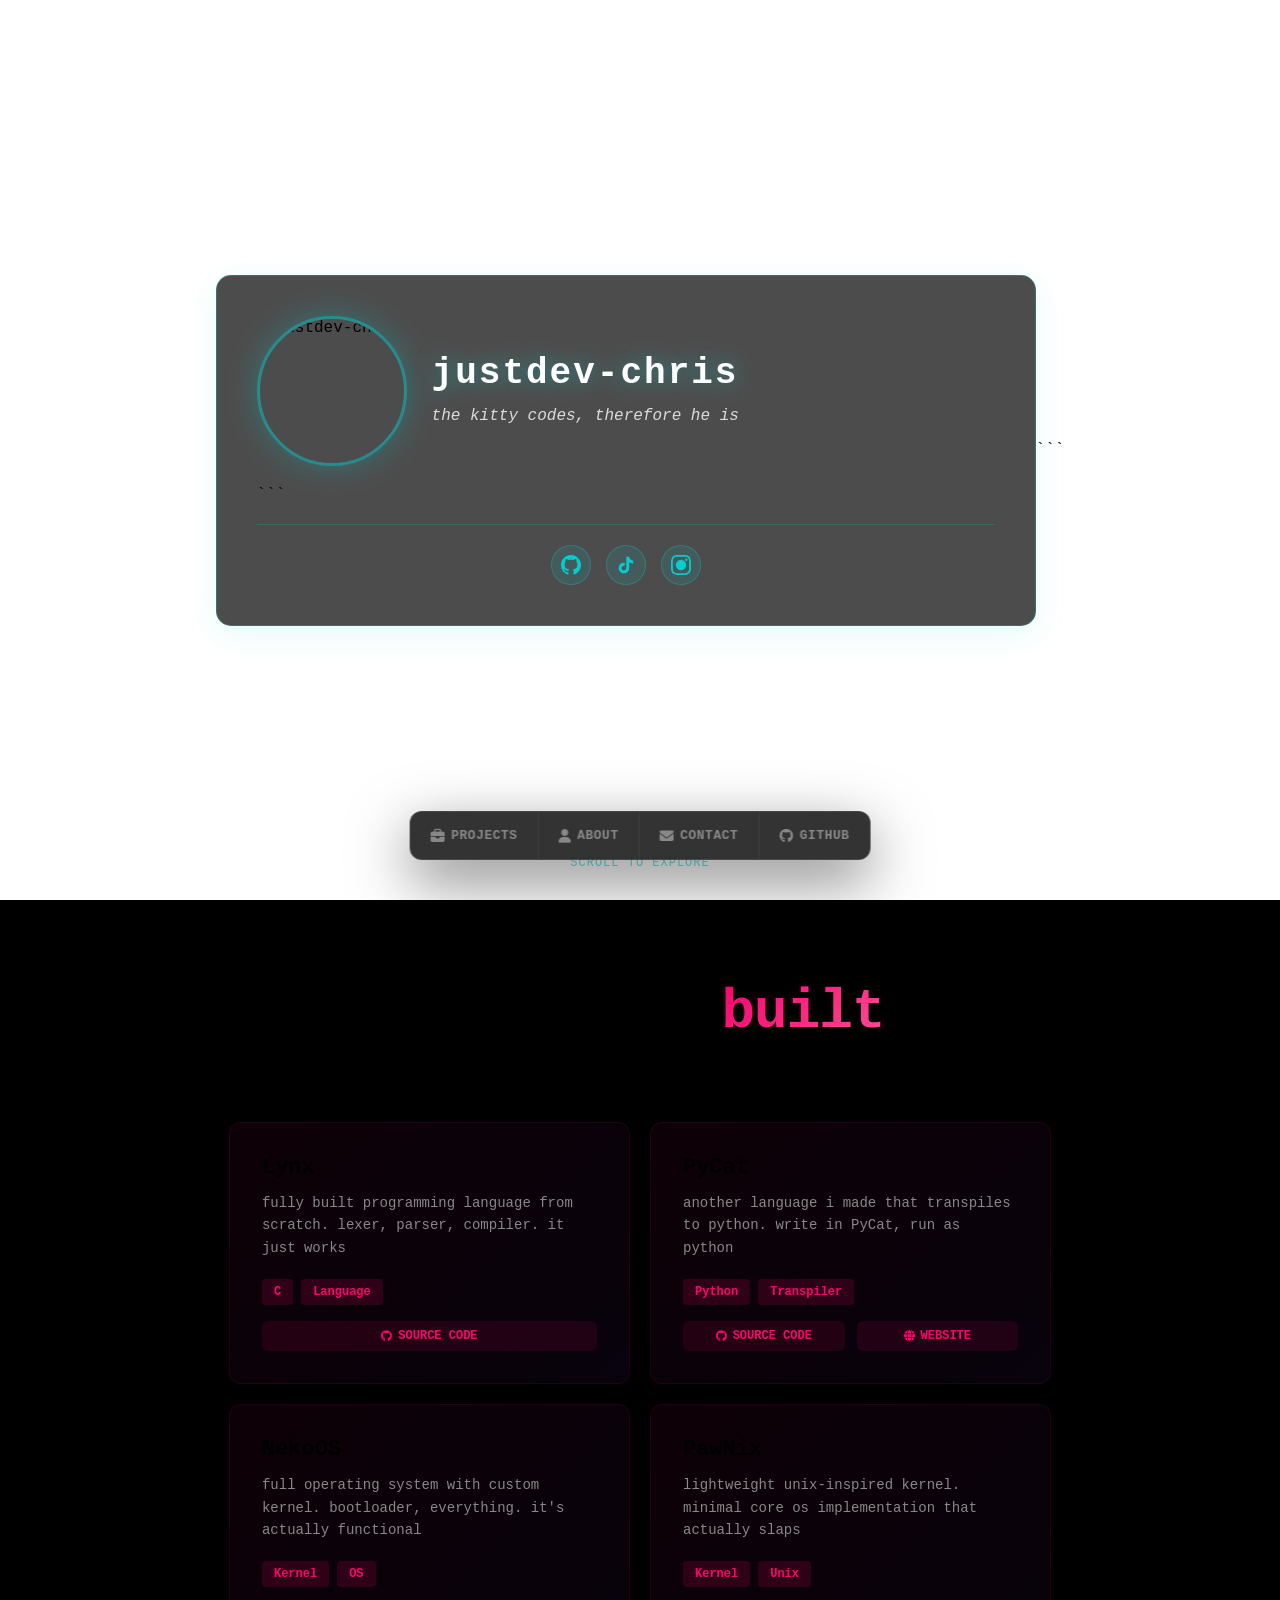
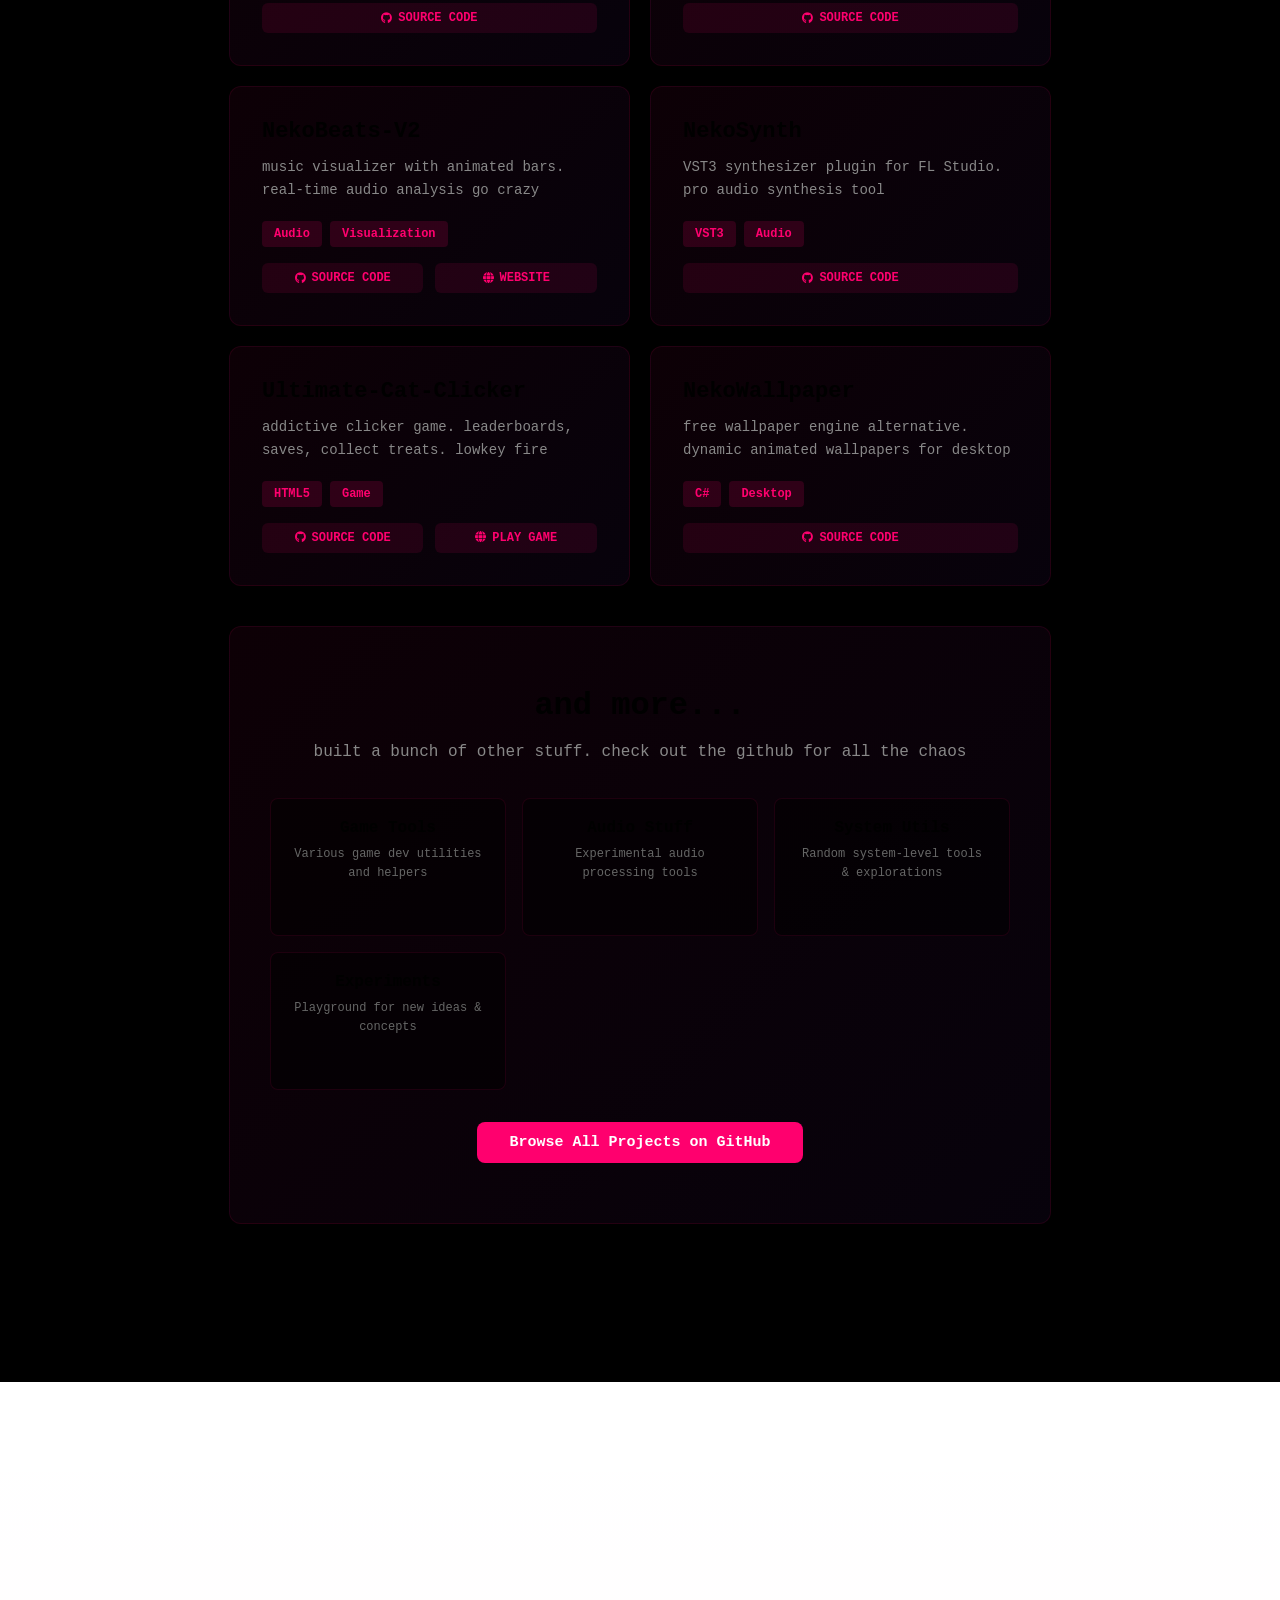
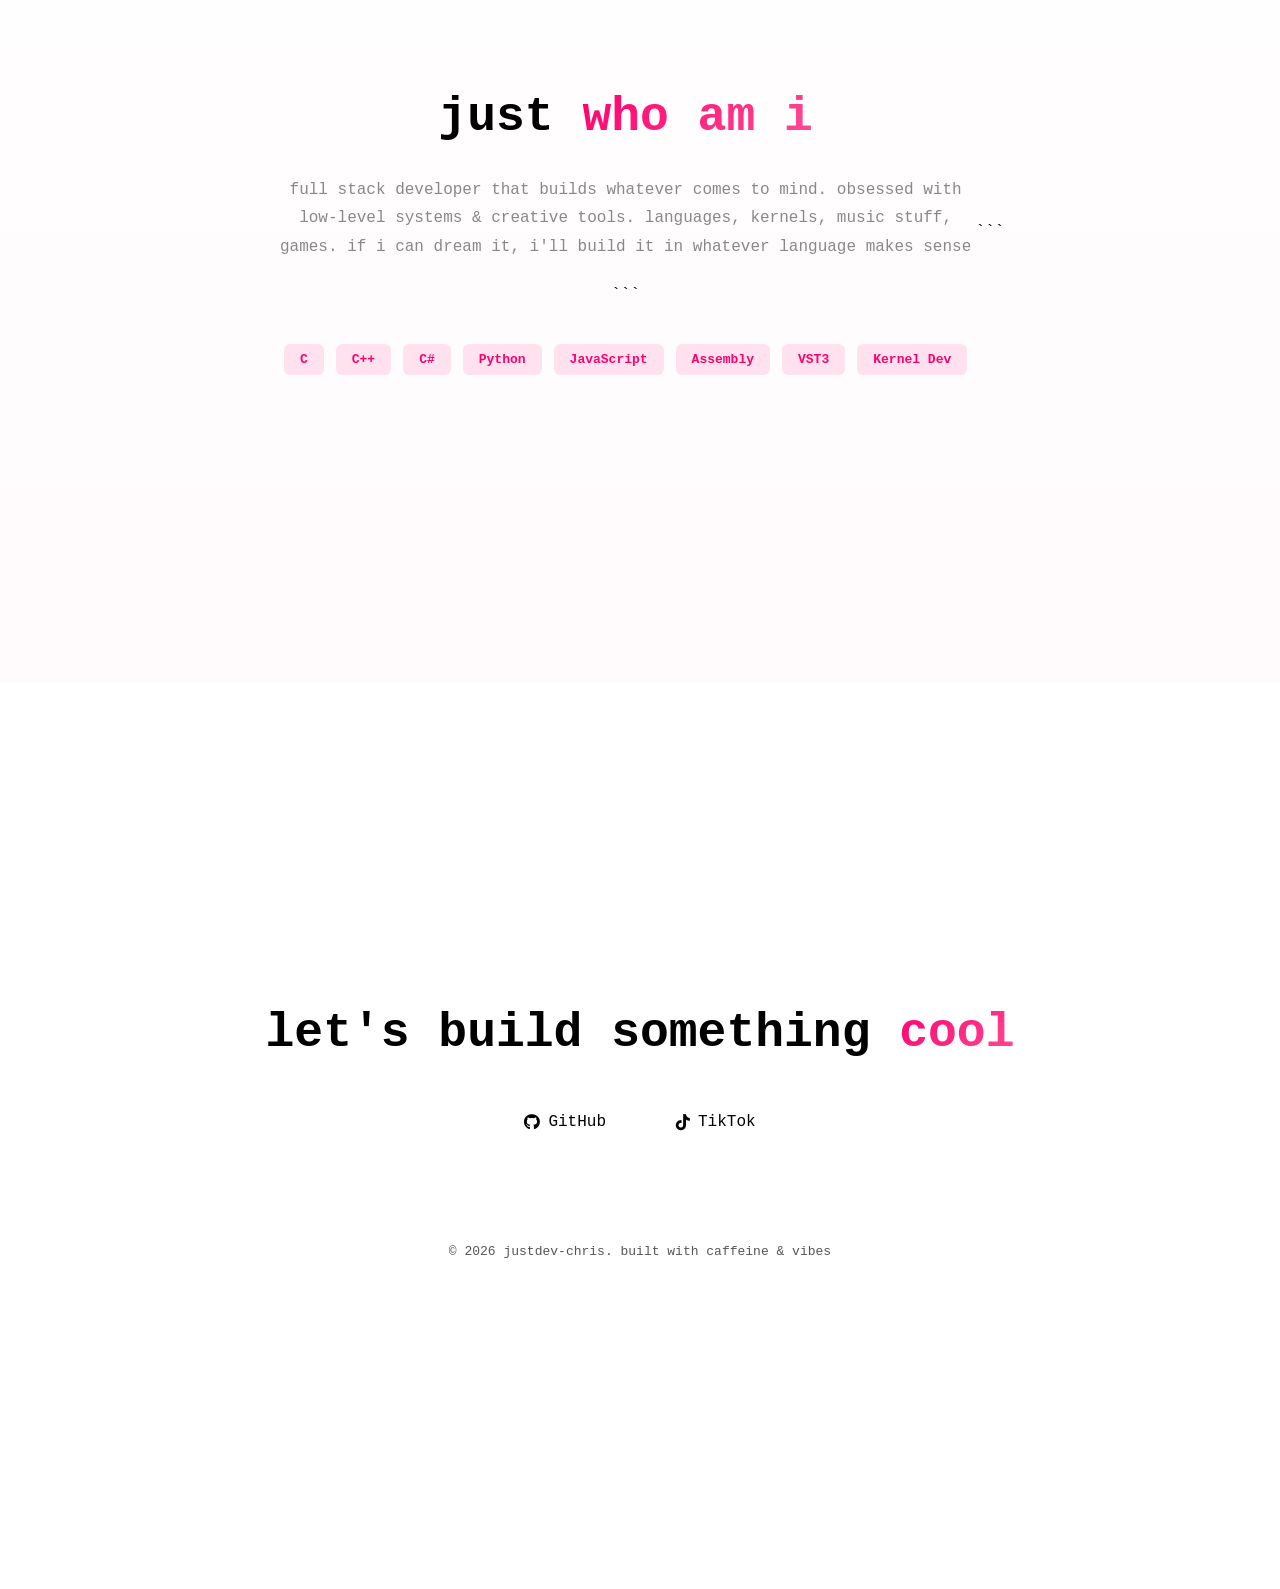
==== commit 2ba1cf9a: "Update index.html" ====
--- a/index.html
+++ b/index.html
@@ -1,4 +1,5 @@
 <!DOCTYPE html>
+
 <html lang="en">
 <head>
   <meta charset="UTF-8">
@@ -13,631 +14,634 @@
       font-family: 'SimSun', monospace;
     }
 
-    body {
-      background: #000;
-      color: #fff;
-      overflow-x: hidden;
-    }
-
-    /* Scrollbar */
-    ::-webkit-scrollbar {
-      width: 8px;
-    }
-
-    ::-webkit-scrollbar-track {
-      background: #000;
-    }
-
-    ::-webkit-scrollbar-thumb {
-      background: #00cfd1;
-      border-radius: 4px;
-    }
-
-    a {
-      color: inherit;
-      text-decoration: none;
-    }
-
-    /* ===== HERO SECTION (CRIMSON STYLE) ===== */
-    .hero-new {
-      min-height: 100vh;
-      display: flex;
-      align-items: center;
-      justify-content: center;
-      position: relative;
-      overflow: hidden;
-      padding: 40px 20px;
-    }
-
-    #background {
-      position: fixed;
-      top: 0;
-      left: 0;
-      width: 100%;
-      height: 100%;
-      object-fit: cover;
-      z-index: 1;
-      pointer-events: none;
-    }
-
-    .hero-content {
-      position: relative;
-      z-index: 10;
-      width: 100%;
-      max-width: 820px;
-    }
-
-    .profile-card {
-      background: rgba(0, 0, 0, 0.7);
-      border: 1px solid rgba(0, 206, 209, 0.3);
-      border-radius: 15px;
-      padding: 40px;
-      backdrop-filter: blur(10px);
-      display: flex;
-      flex-direction: column;
-      gap: 20px;
-      box-shadow: 0 8px 32px rgba(0, 206, 209, 0.1);
-      animation: cardFadeIn 0.8s ease-out;
-    }
-
-    @keyframes cardFadeIn {
-      from {
-        opacity: 0;
-        transform: translateY(20px);
-      }
-      to {
-        opacity: 1;
-        transform: translateY(0);
-      }
-    }
-
-    .profile-header {
-      display: flex;
-      align-items: center;
-      gap: 25px;
-    }
-
-    .profile-picture {
-      width: 150px;
-      height: 150px;
-      border-radius: 50%;
-      border: 3px solid rgba(0, 206, 209, 0.5);
-      object-fit: cover;
-      box-shadow: 0 0 30px rgba(0, 206, 209, 0.3);
-      animation: profileGlow 3s ease-in-out infinite;
-      flex-shrink: 0;
-    }
-
-    @keyframes profileGlow {
-      0%, 100% {
-        box-shadow: 0 0 20px rgba(0, 206, 209, 0.3);
-      }
-      50% {
-        box-shadow: 0 0 40px rgba(0, 206, 209, 0.6);
-      }
-    }
-
-    .profile-info {
-      flex: 1;
-      display: flex;
-      flex-direction: column;
-      gap: 10px;
-    }
-
-    .profile-name {
-      font-size: 36px;
-      font-weight: bold;
-      letter-spacing: 2px;
-      color: #fff;
-      text-shadow: 0 0 20px rgba(0, 206, 209, 0.5);
-    }
-
-    .profile-bio {
-      font-size: 16px;
-      color: rgba(255, 255, 255, 0.8);
-      line-height: 1.5;
-      font-style: italic;
-    }
-
-    .profile-divider {
-      width: 100%;
-      height: 1px;
-      background: rgba(0, 206, 209, 0.2);
-    }
-
-    .social-links {
-      display: flex;
-      gap: 15px;
-      justify-content: center;
-    }
-
-    .social-icon {
-      width: 40px;
-      height: 40px;
-      display: flex;
-      align-items: center;
-      justify-content: center;
-      background: rgba(0, 206, 209, 0.1);
-      border: 1px solid rgba(0, 206, 209, 0.3);
-      border-radius: 50%;
-      cursor: pointer;
-      transition: all 0.3s;
-      text-decoration: none;
-      color: #00cfd1;
-    }
-
-    .social-icon:hover {
-      background: rgba(0, 206, 209, 0.2);
-      border-color: rgba(0, 206, 209, 0.8);
-      transform: translateY(-5px);
-      box-shadow: 0 5px 20px rgba(0, 206, 209, 0.3);
-    }
-
-    .social-icon svg {
-      width: 20px;
-      height: 20px;
-    }
-
-    .scroll-hint {
-      position: fixed;
-      bottom: 30px;
-      left: 50%;
-      transform: translateX(-50%);
-      color: rgba(0, 206, 209, 0.6);
-      font-size: 12px;
-      text-transform: uppercase;
-      letter-spacing: 1px;
-      animation: bounce 2s infinite;
-      z-index: 20;
-    }
-
-    @keyframes bounce {
-      0%, 100% {
-        transform: translateX(-50%) translateY(0);
-      }
-      50% {
-        transform: translateX(-50%) translateY(10px);
-      }
-    }
-
-    /* ===== EXISTING CONTENT ===== */
-    /* Projects Section */
-    .projects-section {
-      min-height: 100vh;
-      padding: 80px 20px;
-      display: flex;
-      flex-direction: column;
-      justify-content: center;
-      background: #000;
-      position: relative;
-      z-index: 5;
-    }
-
-    .section-title {
-      font-size: 56px;
-      font-weight: 900;
-      margin-bottom: 60px;
-      text-align: center;
-      letter-spacing: -1px;
-    }
-
-    .section-title span {
-      background: linear-gradient(135deg, #ff006e, #ff4d94);
-      -webkit-background-clip: text;
-      -webkit-text-fill-color: transparent;
-      background-clip: text;
-    }
-
-    .projects-container {
-      max-width: 1200px;
-      margin: 0 auto;
-    }
-
-    .projects-grid {
-      display: grid;
-      grid-template-columns: repeat(auto-fit, minmax(300px, 1fr));
-      gap: 20px;
-      margin-bottom: 40px;
-    }
-
-    .project-card {
-      background: linear-gradient(135deg, rgba(255, 0, 110, 0.05), rgba(138, 43, 226, 0.05));
-      border: 1px solid rgba(255, 0, 110, 0.1);
-      border-radius: 12px;
-      padding: 32px;
-      transition: all 0.3s;
-      cursor: pointer;
-      position: relative;
-      overflow: hidden;
-      display: flex;
-      flex-direction: column;
-    }
-
-    .project-card::before {
-      content: '';
-      position: absolute;
-      top: 0;
-      left: -100%;
-      width: 100%;
-      height: 100%;
-      background: linear-gradient(90deg, transparent, rgba(255, 0, 110, 0.1), transparent);
-      transition: left 0.5s;
-    }
-
-    .project-card:hover::before {
-      left: 100%;
-    }
-
-    .project-card:hover {
-      transform: translateY(-8px);
-      border-color: rgba(255, 0, 110, 0.3);
-      background: linear-gradient(135deg, rgba(255, 0, 110, 0.1), rgba(138, 43, 226, 0.1));
-    }
-
-    .project-card h3 {
-      font-size: 22px;
-      margin-bottom: 12px;
-      font-weight: 700;
-    }
-
-    .project-card p {
-      color: #888;
-      font-size: 14px;
-      margin-bottom: 20px;
-      line-height: 1.6;
-      flex: 1;
-    }
-
-    .project-tags {
-      display: flex;
-      gap: 8px;
-      flex-wrap: wrap;
-      margin-bottom: 16px;
-    }
-
-    .tag {
-      background: rgba(255, 0, 110, 0.15);
-      color: #ff006e;
-      padding: 6px 12px;
-      border-radius: 4px;
-      font-size: 12px;
-      font-weight: 600;
-    }
-
-    .project-links {
-      display: flex;
-      gap: 12px;
-    }
-
-    .project-link {
-      display: inline-flex;
-      align-items: center;
-      gap: 6px;
-      padding: 8px 14px;
-      background: rgba(255, 0, 110, 0.1);
-      color: #ff006e;
-      border-radius: 6px;
-      font-size: 12px;
-      font-weight: 600;
-      text-transform: uppercase;
-      transition: all 0.3s;
-      flex: 1;
-      justify-content: center;
-    }
-
-    .project-link:hover {
-      background: rgba(255, 0, 110, 0.2);
-      transform: translateY(-2px);
-    }
-
-    .project-link i {
-      font-size: 11px;
-    }
-
-    /* More Projects */
-    .more-projects {
-      background: linear-gradient(135deg, rgba(255, 0, 110, 0.05), rgba(138, 43, 226, 0.05));
-      border: 1px solid rgba(255, 0, 110, 0.1);
-      border-radius: 12px;
-      padding: 60px 40px;
-      text-align: center;
-      margin-bottom: 60px;
-    }
-
-    .more-projects h3 {
-      font-size: 32px;
-      margin-bottom: 16px;
-      font-weight: 700;
-    }
-
-    .more-projects p {
-      color: #888;
-      font-size: 16px;
-      margin-bottom: 32px;
-      line-height: 1.6;
-    }
-
-    .more-projects-grid {
-      display: grid;
-      grid-template-columns: repeat(auto-fit, minmax(200px, 1fr));
-      gap: 16px;
-      margin-bottom: 32px;
-    }
-
-    .mini-project {
-      background: rgba(0, 0, 0, 0.5);
-      border: 1px solid rgba(255, 0, 110, 0.1);
-      border-radius: 8px;
-      padding: 20px;
-      transition: all 0.3s;
-    }
-
-    .mini-project:hover {
-      border-color: rgba(255, 0, 110, 0.3);
-      background: rgba(255, 0, 110, 0.05);
-      transform: translateY(-4px);
-    }
-
-    .mini-project h4 {
-      font-size: 16px;
-      margin-bottom: 8px;
-      font-weight: 700;
-    }
-
-    .mini-project p {
-      font-size: 12px;
-      color: #666;
-    }
-
-    .browse-all {
-      padding: 12px 32px;
-      background: #ff006e;
-      color: #fff;
-      border-radius: 8px;
-      font-size: 15px;
-      font-weight: 600;
-      border: none;
-      cursor: pointer;
-      transition: all 0.3s;
-      display: inline-block;
-    }
-
-    .browse-all:hover {
-      transform: translateY(-4px);
-      box-shadow: 0 20px 40px rgba(255, 0, 110, 0.3);
-    }
-
-    /* About Section */
-    .about-section {
-      min-height: 100vh;
-      padding: 80px 20px;
-      display: flex;
-      align-items: center;
-      justify-content: center;
-      background: linear-gradient(180deg, transparent 0%, rgba(255, 0, 110, 0.02) 100%);
-    }
-
-    .about-content {
-      max-width: 700px;
-      text-align: center;
-    }
-
-    .about-content h2 {
-      font-size: 48px;
-      margin-bottom: 32px;
-      font-weight: 900;
-    }
-
-    .about-content p {
-      font-size: 16px;
-      color: #888;
-      margin-bottom: 24px;
-      line-height: 1.8;
-    }
-
-    .skills-list {
-      display: flex;
-      gap: 12px;
-      flex-wrap: wrap;
-      justify-content: center;
-      margin-top: 40px;
-    }
-
-    .skill {
-      background: rgba(255, 0, 110, 0.1);
-      color: #ff006e;
-      padding: 8px 16px;
-      border-radius: 6px;
-      font-size: 13px;
-      font-weight: 600;
-    }
-
-    /* Contact Section */
-    .contact-section {
-      min-height: 100vh;
-      padding: 80px 20px;
-      display: flex;
-      flex-direction: column;
-      align-items: center;
-      justify-content: center;
-      text-align: center;
-    }
-
-    .contact-section h2 {
-      font-size: 48px;
-      margin-bottom: 40px;
-      font-weight: 900;
-    }
-
-    .contact-links {
-      display: flex;
-      gap: 20px;
-      flex-wrap: wrap;
-      justify-content: center;
-      margin-bottom: 60px;
-    }
-
-    .contact-link {
-      font-size: 16px;
-      padding: 12px 24px;
-      border: 1.5px solid #fff;
-      border-radius: 8px;
-      transition: all 0.3s;
-      display: inline-flex;
-      align-items: center;
-      gap: 8px;
-    }
-
-    .contact-link:hover {
-      background: #ff006e;
-      border-color: #ff006e;
-    }
-
-    .footer-text {
-      color: #555;
-      font-size: 13px;
-      margin-top: 40px;
-    }
-
-    /* Nav */
-    nav {
-      position: fixed;
-      bottom: 40px;
-      left: 50%;
-      transform: translateX(-50%);
-      display: flex;
-      gap: 0;
-      background: rgba(0, 0, 0, 0.8);
-      backdrop-filter: blur(10px);
-      border-radius: 12px;
-      border: 1px solid rgba(255, 255, 255, 0.1);
-      z-index: 999;
-      box-shadow: 0 20px 60px rgba(0, 0, 0, 0.5);
-      overflow: hidden;
-    }
-
-    nav a {
-      font-size: 13px;
-      font-weight: 600;
-      color: #888;
-      transition: all 0.3s;
-      text-transform: uppercase;
-      letter-spacing: 0.5px;
-      padding: 16px 20px;
-      border-right: 1px solid rgba(255, 255, 255, 0.05);
-      display: flex;
-      align-items: center;
-      gap: 6px;
-    }
-
-    nav a:last-child {
-      border-right: none;
-    }
-
-    nav a:hover {
-      color: #00cfd1;
-      background: rgba(0, 206, 209, 0.05);
-    }
-
-    nav a i {
-      font-size: 14px;
-    }
-
-    /* Responsive */
-    @media (max-width: 768px) {
-      .profile-card {
-        padding: 25px;
-        gap: 15px;
-      }
-
-      .profile-header {
-        flex-direction: column;
-        text-align: center;
-        gap: 15px;
-      }
-
-      .profile-picture {
-        width: 120px;
-        height: 120px;
-      }
-
-      .profile-name {
-        font-size: 28px;
-      }
-
-      .profile-bio {
-        font-size: 14px;
-      }
-
-      .section-title {
-        font-size: 40px;
-      }
-
-      .projects-grid {
-        grid-template-columns: 1fr;
-      }
-
-      nav {
-        bottom: 20px;
-        flex-direction: column;
-        gap: 0;
-      }
-
-      nav a {
-        width: 100%;
-        border-right: none;
-        border-bottom: 1px solid rgba(255, 255, 255, 0.05);
-        padding: 12px 20px;
-      }
-
-      nav a:last-child {
-        border-bottom: none;
-      }
-
-      nav a i {
-        display: none;
-      }
-
-      .about-content h2,
-      .contact-section h2 {
-        font-size: 36px;
-      }
-
-      .project-links {
-        flex-direction: column;
-      }
-
-      .project-link {
-        width: 100%;
-      }
-
-      .more-projects {
-        padding: 40px 20px;
-      }
-
-      .more-projects h3 {
-        font-size: 24px;
-      }
-
-      .more-projects-grid {
-        grid-template-columns: repeat(auto-fit, minmax(150px, 1fr));
-      }
-    }
-
-    .fade-in {
-      animation: fadeIn 0.8s ease forwards;
-    }
-
-    @keyframes fadeIn {
-      from {
-        opacity: 0;
-        transform: translateY(20px);
-      }
-      to {
-        opacity: 1;
-        transform: translateY(0);
-      }
-    }
+```
+body {
+  background: #000;
+  color: #fff;
+  overflow-x: hidden;
+}
+
+/* Scrollbar */
+::-webkit-scrollbar {
+  width: 8px;
+}
+
+::-webkit-scrollbar-track {
+  background: #000;
+}
+
+::-webkit-scrollbar-thumb {
+  background: #00cfd1;
+  border-radius: 4px;
+}
+
+a {
+  color: inherit;
+  text-decoration: none;
+}
+
+/* ===== HERO SECTION (CRIMSON STYLE) ===== */
+.hero-new {
+  min-height: 100vh;
+  display: flex;
+  align-items: center;
+  justify-content: center;
+  position: relative;
+  overflow: hidden;
+  padding: 40px 20px;
+}
+
+#background {
+  position: fixed;
+  top: 0;
+  left: 0;
+  width: 100%;
+  height: 100%;
+  object-fit: cover;
+  z-index: 1;
+  pointer-events: none;
+}
+
+.hero-content {
+  position: relative;
+  z-index: 10;
+  width: 100%;
+  max-width: 820px;
+}
+
+.profile-card {
+  background: rgba(0, 0, 0, 0.7);
+  border: 1px solid rgba(0, 206, 209, 0.3);
+  border-radius: 15px;
+  padding: 40px;
+  backdrop-filter: blur(10px);
+  display: flex;
+  flex-direction: column;
+  gap: 20px;
+  box-shadow: 0 8px 32px rgba(0, 206, 209, 0.1);
+  animation: cardFadeIn 0.8s ease-out;
+}
+
+@keyframes cardFadeIn {
+  from {
+    opacity: 0;
+    transform: translateY(20px);
+  }
+  to {
+    opacity: 1;
+    transform: translateY(0);
+  }
+}
+
+.profile-header {
+  display: flex;
+  align-items: center;
+  gap: 25px;
+}
+
+.profile-picture {
+  width: 150px;
+  height: 150px;
+  border-radius: 50%;
+  border: 3px solid rgba(0, 206, 209, 0.5);
+  object-fit: cover;
+  box-shadow: 0 0 30px rgba(0, 206, 209, 0.3);
+  animation: profileGlow 3s ease-in-out infinite;
+  flex-shrink: 0;
+}
+
+@keyframes profileGlow {
+  0%, 100% {
+    box-shadow: 0 0 20px rgba(0, 206, 209, 0.3);
+  }
+  50% {
+    box-shadow: 0 0 40px rgba(0, 206, 209, 0.6);
+  }
+}
+
+.profile-info {
+  flex: 1;
+  display: flex;
+  flex-direction: column;
+  gap: 10px;
+}
+
+.profile-name {
+  font-size: 36px;
+  font-weight: bold;
+  letter-spacing: 2px;
+  color: #fff;
+  text-shadow: 0 0 20px rgba(0, 206, 209, 0.5);
+}
+
+.profile-bio {
+  font-size: 16px;
+  color: rgba(255, 255, 255, 0.8);
+  line-height: 1.5;
+  font-style: italic;
+}
+
+.profile-divider {
+  width: 100%;
+  height: 1px;
+  background: rgba(0, 206, 209, 0.2);
+}
+
+.social-links {
+  display: flex;
+  gap: 15px;
+  justify-content: center;
+}
+
+.social-icon {
+  width: 40px;
+  height: 40px;
+  display: flex;
+  align-items: center;
+  justify-content: center;
+  background: rgba(0, 206, 209, 0.1);
+  border: 1px solid rgba(0, 206, 209, 0.3);
+  border-radius: 50%;
+  cursor: pointer;
+  transition: all 0.3s;
+  text-decoration: none;
+  color: #00cfd1;
+}
+
+.social-icon:hover {
+  background: rgba(0, 206, 209, 0.2);
+  border-color: rgba(0, 206, 209, 0.8);
+  transform: translateY(-5px);
+  box-shadow: 0 5px 20px rgba(0, 206, 209, 0.3);
+}
+
+.social-icon svg {
+  width: 20px;
+  height: 20px;
+}
+
+.scroll-hint {
+  position: fixed;
+  bottom: 30px;
+  left: 50%;
+  transform: translateX(-50%);
+  color: rgba(0, 206, 209, 0.6);
+  font-size: 12px;
+  text-transform: uppercase;
+  letter-spacing: 1px;
+  animation: bounce 2s infinite;
+  z-index: 20;
+}
+
+@keyframes bounce {
+  0%, 100% {
+    transform: translateX(-50%) translateY(0);
+  }
+  50% {
+    transform: translateX(-50%) translateY(10px);
+  }
+}
+
+/* ===== EXISTING CONTENT ===== */
+/* Projects Section */
+.projects-section {
+  min-height: 100vh;
+  padding: 80px 20px;
+  display: flex;
+  flex-direction: column;
+  justify-content: center;
+  background: #000;
+  position: relative;
+  z-index: 5;
+}
+
+.section-title {
+  font-size: 56px;
+  font-weight: 900;
+  margin-bottom: 60px;
+  text-align: center;
+  letter-spacing: -1px;
+}
+
+.section-title span {
+  background: linear-gradient(135deg, #ff006e, #ff4d94);
+  -webkit-background-clip: text;
+  -webkit-text-fill-color: transparent;
+  background-clip: text;
+}
+
+.projects-container {
+  max-width: 1200px;
+  margin: 0 auto;
+}
+
+.projects-grid {
+  display: grid;
+  grid-template-columns: repeat(auto-fit, minmax(300px, 1fr));
+  gap: 20px;
+  margin-bottom: 40px;
+}
+
+.project-card {
+  background: linear-gradient(135deg, rgba(255, 0, 110, 0.05), rgba(138, 43, 226, 0.05));
+  border: 1px solid rgba(255, 0, 110, 0.1);
+  border-radius: 12px;
+  padding: 32px;
+  transition: all 0.3s;
+  cursor: pointer;
+  position: relative;
+  overflow: hidden;
+  display: flex;
+  flex-direction: column;
+}
+
+.project-card::before {
+  content: '';
+  position: absolute;
+  top: 0;
+  left: -100%;
+  width: 100%;
+  height: 100%;
+  background: linear-gradient(90deg, transparent, rgba(255, 0, 110, 0.1), transparent);
+  transition: left 0.5s;
+}
+
+.project-card:hover::before {
+  left: 100%;
+}
+
+.project-card:hover {
+  transform: translateY(-8px);
+  border-color: rgba(255, 0, 110, 0.3);
+  background: linear-gradient(135deg, rgba(255, 0, 110, 0.1), rgba(138, 43, 226, 0.1));
+}
+
+.project-card h3 {
+  font-size: 22px;
+  margin-bottom: 12px;
+  font-weight: 700;
+}
+
+.project-card p {
+  color: #888;
+  font-size: 14px;
+  margin-bottom: 20px;
+  line-height: 1.6;
+  flex: 1;
+}
+
+.project-tags {
+  display: flex;
+  gap: 8px;
+  flex-wrap: wrap;
+  margin-bottom: 16px;
+}
+
+.tag {
+  background: rgba(255, 0, 110, 0.15);
+  color: #ff006e;
+  padding: 6px 12px;
+  border-radius: 4px;
+  font-size: 12px;
+  font-weight: 600;
+}
+
+.project-links {
+  display: flex;
+  gap: 12px;
+}
+
+.project-link {
+  display: inline-flex;
+  align-items: center;
+  gap: 6px;
+  padding: 8px 14px;
+  background: rgba(255, 0, 110, 0.1);
+  color: #ff006e;
+  border-radius: 6px;
+  font-size: 12px;
+  font-weight: 600;
+  text-transform: uppercase;
+  transition: all 0.3s;
+  flex: 1;
+  justify-content: center;
+}
+
+.project-link:hover {
+  background: rgba(255, 0, 110, 0.2);
+  transform: translateY(-2px);
+}
+
+.project-link i {
+  font-size: 11px;
+}
+
+/* More Projects */
+.more-projects {
+  background: linear-gradient(135deg, rgba(255, 0, 110, 0.05), rgba(138, 43, 226, 0.05));
+  border: 1px solid rgba(255, 0, 110, 0.1);
+  border-radius: 12px;
+  padding: 60px 40px;
+  text-align: center;
+  margin-bottom: 60px;
+}
+
+.more-projects h3 {
+  font-size: 32px;
+  margin-bottom: 16px;
+  font-weight: 700;
+}
+
+.more-projects p {
+  color: #888;
+  font-size: 16px;
+  margin-bottom: 32px;
+  line-height: 1.6;
+}
+
+.more-projects-grid {
+  display: grid;
+  grid-template-columns: repeat(auto-fit, minmax(200px, 1fr));
+  gap: 16px;
+  margin-bottom: 32px;
+}
+
+.mini-project {
+  background: rgba(0, 0, 0, 0.5);
+  border: 1px solid rgba(255, 0, 110, 0.1);
+  border-radius: 8px;
+  padding: 20px;
+  transition: all 0.3s;
+}
+
+.mini-project:hover {
+  border-color: rgba(255, 0, 110, 0.3);
+  background: rgba(255, 0, 110, 0.05);
+  transform: translateY(-4px);
+}
+
+.mini-project h4 {
+  font-size: 16px;
+  margin-bottom: 8px;
+  font-weight: 700;
+}
+
+.mini-project p {
+  font-size: 12px;
+  color: #666;
+}
+
+.browse-all {
+  padding: 12px 32px;
+  background: #ff006e;
+  color: #fff;
+  border-radius: 8px;
+  font-size: 15px;
+  font-weight: 600;
+  border: none;
+  cursor: pointer;
+  transition: all 0.3s;
+  display: inline-block;
+}
+
+.browse-all:hover {
+  transform: translateY(-4px);
+  box-shadow: 0 20px 40px rgba(255, 0, 110, 0.3);
+}
+
+/* About Section */
+.about-section {
+  min-height: 100vh;
+  padding: 80px 20px;
+  display: flex;
+  align-items: center;
+  justify-content: center;
+  background: linear-gradient(180deg, transparent 0%, rgba(255, 0, 110, 0.02) 100%);
+}
+
+.about-content {
+  max-width: 700px;
+  text-align: center;
+}
+
+.about-content h2 {
+  font-size: 48px;
+  margin-bottom: 32px;
+  font-weight: 900;
+}
+
+.about-content p {
+  font-size: 16px;
+  color: #888;
+  margin-bottom: 24px;
+  line-height: 1.8;
+}
+
+.skills-list {
+  display: flex;
+  gap: 12px;
+  flex-wrap: wrap;
+  justify-content: center;
+  margin-top: 40px;
+}
+
+.skill {
+  background: rgba(255, 0, 110, 0.1);
+  color: #ff006e;
+  padding: 8px 16px;
+  border-radius: 6px;
+  font-size: 13px;
+  font-weight: 600;
+}
+
+/* Contact Section */
+.contact-section {
+  min-height: 100vh;
+  padding: 80px 20px;
+  display: flex;
+  flex-direction: column;
+  align-items: center;
+  justify-content: center;
+  text-align: center;
+}
+
+.contact-section h2 {
+  font-size: 48px;
+  margin-bottom: 40px;
+  font-weight: 900;
+}
+
+.contact-links {
+  display: flex;
+  gap: 20px;
+  flex-wrap: wrap;
+  justify-content: center;
+  margin-bottom: 60px;
+}
+
+.contact-link {
+  font-size: 16px;
+  padding: 12px 24px;
+  border: 1.5px solid #fff;
+  border-radius: 8px;
+  transition: all 0.3s;
+  display: inline-flex;
+  align-items: center;
+  gap: 8px;
+}
+
+.contact-link:hover {
+  background: #ff006e;
+  border-color: #ff006e;
+}
+
+.footer-text {
+  color: #555;
+  font-size: 13px;
+  margin-top: 40px;
+}
+
+/* Nav */
+nav {
+  position: fixed;
+  bottom: 40px;
+  left: 50%;
+  transform: translateX(-50%);
+  display: flex;
+  gap: 0;
+  background: rgba(0, 0, 0, 0.8);
+  backdrop-filter: blur(10px);
+  border-radius: 12px;
+  border: 1px solid rgba(255, 255, 255, 0.1);
+  z-index: 999;
+  box-shadow: 0 20px 60px rgba(0, 0, 0, 0.5);
+  overflow: hidden;
+}
+
+nav a {
+  font-size: 13px;
+  font-weight: 600;
+  color: #888;
+  transition: all 0.3s;
+  text-transform: uppercase;
+  letter-spacing: 0.5px;
+  padding: 16px 20px;
+  border-right: 1px solid rgba(255, 255, 255, 0.05);
+  display: flex;
+  align-items: center;
+  gap: 6px;
+}
+
+nav a:last-child {
+  border-right: none;
+}
+
+nav a:hover {
+  color: #00cfd1;
+  background: rgba(0, 206, 209, 0.05);
+}
+
+nav a i {
+  font-size: 14px;
+}
+
+/* Responsive */
+@media (max-width: 768px) {
+  .profile-card {
+    padding: 25px;
+    gap: 15px;
+  }
+
+  .profile-header {
+    flex-direction: column;
+    text-align: center;
+    gap: 15px;
+  }
+
+  .profile-picture {
+    width: 120px;
+    height: 120px;
+  }
+
+  .profile-name {
+    font-size: 28px;
+  }
+
+  .profile-bio {
+    font-size: 14px;
+  }
+
+  .section-title {
+    font-size: 40px;
+  }
+
+  .projects-grid {
+    grid-template-columns: 1fr;
+  }
+
+  nav {
+    bottom: 20px;
+    flex-direction: column;
+    gap: 0;
+  }
+
+  nav a {
+    width: 100%;
+    border-right: none;
+    border-bottom: 1px solid rgba(255, 255, 255, 0.05);
+    padding: 12px 20px;
+  }
+
+  nav a:last-child {
+    border-bottom: none;
+  }
+
+  nav a i {
+    display: none;
+  }
+
+  .about-content h2,
+  .contact-section h2 {
+    font-size: 36px;
+  }
+
+  .project-links {
+    flex-direction: column;
+  }
+
+  .project-link {
+    width: 100%;
+  }
+
+  .more-projects {
+    padding: 40px 20px;
+  }
+
+  .more-projects h3 {
+    font-size: 24px;
+  }
+
+  .more-projects-grid {
+    grid-template-columns: repeat(auto-fit, minmax(150px, 1fr));
+  }
+}
+
+.fade-in {
+  animation: fadeIn 0.8s ease forwards;
+}
+
+@keyframes fadeIn {
+  from {
+    opacity: 0;
+    transform: translateY(20px);
+  }
+  to {
+    opacity: 1;
+    transform: translateY(0);
+  }
+}
+```
+
   </style>
 </head>
 <body>
@@ -647,11 +651,13 @@
   </video>
 
   <!-- AUDIO FOR INTERACTION -->
+
   <audio id="background-audio" preload="auto">
     <source src="background.mp3" type="audio/mpeg">
   </audio>
 
   <!-- HERO SECTION -->
+
   <section class="hero-new">
     <div class="hero-content">
       <div class="profile-card">
@@ -663,209 +669,221 @@
           </div>
         </div>
 
-        <div class="profile-divider"></div>
-
-        <div class="social-links">
-          <a href="https://github.com/justdev-chris" target="_blank" class="social-icon" title="GitHub">
-            <svg viewBox="0 0 24 24" fill="currentColor">
-              <path d="M12 0c-6.626 0-12 5.373-12 12 0 5.302 3.438 9.8 8.207 11.387.599.111.793-.261.793-.577v-2.234c-3.338.726-4.033-1.416-4.033-1.416-.546-1.387-1.333-1.756-1.333-1.756-1.089-.745.083-.729.083-.729 1.205.084 1.839 1.237 1.839 1.237 1.07 1.834 2.807 1.304 3.492.997.107-.775.418-1.305.762-1.604-2.665-.305-5.467-1.334-5.467-5.931 0-1.311.469-2.381 1.236-3.221-.124-.303-.535-1.524.117-3.176 0 0 1.008-.322 3.301 1.23.957-.266 1.983-.399 3.003-.404 1.02.005 2.047.138 3.006.404 2.291-1.552 3.297-1.23 3.297-1.23.653 1.653.242 2.874.118 3.176.77.84 1.235 1.911 1.235 3.221 0 4.609-2.807 5.624-5.479 5.921.43.372.823 1.102.823 2.222v 3.293c0 .319.192.694.801.576 4.765-1.589 8.199-6.086 8.199-11.386 0-6.627-5.373-12-12-12z"/>
-            </svg>
-          </a>
-          <a href="https://www.tiktok.com/@chrisdevsalot" target="_blank" class="social-icon" title="TikTok">
-            <svg viewBox="0 0 24 24" fill="currentColor">
-              <path d="M19.59 6.69a4.83 4.83 0 0 1-3.77-4.25V2h-3.45v13.67a2.89 2.89 0 0 1-5.1 1.82 2.89 2.89 0 0 1 2.31-4.64 2.86 2.86 0 0 1 .88.13V9.4a6.84 6.84 0 0 0-1-.05A6.33 6.33 0 0 0 5 20.1a6.34 6.34 0 0 0 10.86-4.43v-7a8.16 8.16 0 0 0 4.77 1.52v-3.4a4.85 4.85 0 0 1-.01-.01z"/>
-            </svg>
-          </a>
-          <a href="https://instagram.com/chrisdevsalot" target="_blank" class="social-icon" title="Instagram">
-            <svg viewBox="0 0 24 24" fill="currentColor">
-              <path d="M12 2.163c3.204 0 3.584.012 4.85.07 3.252.148 4.771 1.691 4.919 4.919.058 1.265.069 1.645.069 4.849 0 3.205-.012 3.584-.069 4.849-.149 3.225-1.664 4.771-4.919 4.919-1.266.057-1.645.069-4.849.069-3.204 0-3.584-.012-4.849-.069-3.259-.149-4.771-1.699-4.919-4.92-.058-1.265-.07-1.644-.07-4.849 0-3.204.013-3.583.07-4.849.149-3.227 1.664-4.771 4.919-4.919 1.266-.057 1.645-.069 4.849-.069zm0-2.163c-3.259 0-3.667.014-4.947.072-4.358.2-6.78 2.618-6.98 6.98-.059 1.281-.073 1.689-.073 4.948 0 3.259.014 3.668.072 4.948.2 4.358 2.618 6.78 6.98 6.98 1.281.058 1.689.072 4.948.072 3.259 0 3.668-.014 4.948-.072 4.354-.2 6.782-2.618 6.979-6.98.059-1.28.073-1.689.073-4.948 0-3.259-.014-3.667-.072-4.947-.196-4.354-2.617-6.78-6.979-6.98-1.281-.059-1.69-.073-4.949-.073zM5.838 12a6.162 6.162 0 1 1 12.324 0 6.162 6.162 0 0 1-12.324 0zM12 16a4 4 0 1 1 0-8 4 4 0 0 1 0 8zm4.965-10.322a1.44 1.44 0 1 1 2.881.001 1.44 1.44 0 0 1-2.881-.001z"/>
-            </svg>
-          </a>
-        </div>
-      </div>
-    </div>
-
-    <div class="scroll-hint">Scroll to explore</div>
+```
+    <div class="profile-divider"></div>
+
+    <div class="social-links">
+      <a href="https://github.com/justdev-chris" target="_blank" class="social-icon" title="GitHub">
+        <svg viewBox="0 0 24 24" fill="currentColor">
+          <path d="M12 0c-6.626 0-12 5.373-12 12 0 5.302 3.438 9.8 8.207 11.387.599.111.793-.261.793-.577v-2.234c-3.338.726-4.033-1.416-4.033-1.416-.546-1.387-1.333-1.756-1.333-1.756-1.089-.745.083-.729.083-.729 1.205.084 1.839 1.237 1.839 1.237 1.07 1.834 2.807 1.304 3.492.997.107-.775.418-1.305.762-1.604-2.665-.305-5.467-1.334-5.467-5.931 0-1.311.469-2.381 1.236-3.221-.124-.303-.535-1.524.117-3.176 0 0 1.008-.322 3.301 1.23.957-.266 1.983-.399 3.003-.404 1.02.005 2.047.138 3.006.404 2.291-1.552 3.297-1.23 3.297-1.23.653 1.653.242 2.874.118 3.176.77.84 1.235 1.911 1.235 3.221 0 4.609-2.807 5.624-5.479 5.921.43.372.823 1.102.823 2.222v 3.293c0 .319.192.694.801.576 4.765-1.589 8.199-6.086 8.199-11.386 0-6.627-5.373-12-12-12z"/>
+        </svg>
+      </a>
+      <a href="https://www.tiktok.com/@chrisdevsalot" target="_blank" class="social-icon" title="TikTok">
+        <svg viewBox="0 0 24 24" fill="currentColor">
+          <path d="M19.59 6.69a4.83 4.83 0 0 1-3.77-4.25V2h-3.45v13.67a2.89 2.89 0 0 1-5.1 1.82 2.89 2.89 0 0 1 2.31-4.64 2.86 2.86 0 0 1 .88.13V9.4a6.84 6.84 0 0 0-1-.05A6.33 6.33 0 0 0 5 20.1a6.34 6.34 0 0 0 10.86-4.43v-7a8.16 8.16 0 0 0 4.77 1.52v-3.4a4.85 4.85 0 0 1-.01-.01z"/>
+        </svg>
+      </a>
+      <a href="https://instagram.com/chrisdevsalot" target="_blank" class="social-icon" title="Instagram">
+        <svg viewBox="0 0 24 24" fill="currentColor">
+          <path d="M12 2.163c3.204 0 3.584.012 4.85.07 3.252.148 4.771 1.691 4.919 4.919.058 1.265.069 1.645.069 4.849 0 3.205-.012 3.584-.069 4.849-.149 3.225-1.664 4.771-4.919 4.919-1.266.057-1.645.069-4.849.069-3.204 0-3.584-.012-4.849-.069-3.259-.149-4.771-1.699-4.919-4.92-.058-1.265-.07-1.644-.07-4.849 0-3.204.013-3.583.07-4.849.149-3.227 1.664-4.771 4.919-4.919 1.266-.057 1.645-.069 4.849-.069zm0-2.163c-3.259 0-3.667.014-4.947.072-4.358.2-6.78 2.618-6.98 6.98-.059 1.281-.073 1.689-.073 4.948 0 3.259.014 3.668.072 4.948.2 4.358 2.618 6.78 6.98 6.98 1.281.058 1.689.072 4.948.072 3.259 0 3.668-.014 4.948-.072 4.354-.2 6.782-2.618 6.979-6.98.059-1.28.073-1.689.073-4.948 0-3.259-.014-3.667-.072-4.947-.196-4.354-2.617-6.78-6.979-6.98-1.281-.059-1.69-.073-4.949-.073zM5.838 12a6.162 6.162 0 1 1 12.324 0 6.162 6.162 0 0 1-12.324 0zM12 16a4 4 0 1 1 0-8 4 4 0 0 1 0 8zm4.965-10.322a1.44 1.44 0 1 1 2.881.001 1.44 1.44 0 0 1-2.881-.001z"/>
+        </svg>
+      </a>
+    </div>
+  </div>
+</div>
+
+<div class="scroll-hint">Scroll to explore</div>
+```
+
   </section>
 
   <!-- PROJECTS -->
+
   <section class="projects-section" id="projects">
     <h2 class="section-title">what i've <span>built</span></h2>
+
+```
+<div class="projects-container">
+  <div class="projects-grid">
+    <div class="project-card fade-in">
+      <h3>Lynx</h3>
+      <p>fully built programming language from scratch. lexer, parser, compiler. it just works</p>
+      <div class="project-tags">
+        <span class="tag">C</span>
+        <span class="tag">Language</span>
+      </div>
+      <div class="project-links">
+        <a href="https://github.com/justdev-chris/lynx" class="project-link" target="_blank">
+          <i class="fab fa-github"></i> Source Code
+        </a>
+      </div>
+    </div>
+
+    <div class="project-card fade-in">
+      <h3>PyCat</h3>
+      <p>another language i made that transpiles to python. write in PyCat, run as python</p>
+      <div class="project-tags">
+        <span class="tag">Python</span>
+        <span class="tag">Transpiler</span>
+      </div>
+      <div class="project-links">
+        <a href="https://github.com/justdev-chris/pycat" class="project-link" target="_blank">
+          <i class="fab fa-github"></i> Source Code
+        </a>
+        <a href="https://catsdevs.online/PyCat/" class="project-link" target="_blank">
+          <i class="fas fa-globe"></i> Website
+        </a>
+      </div>
+    </div>
+
+    <div class="project-card fade-in">
+      <h3>NekoOS</h3>
+      <p>full operating system with custom kernel. bootloader, everything. it's actually functional</p>
+      <div class="project-tags">
+        <span class="tag">Kernel</span>
+        <span class="tag">OS</span>
+      </div>
+      <div class="project-links">
+        <a href="https://github.com/justdev-chris/NekoOS" class="project-link" target="_blank">
+          <i class="fab fa-github"></i> Source Code
+        </a>
+      </div>
+    </div>
+
+    <div class="project-card fade-in">
+      <h3>PawNix</h3>
+      <p>lightweight unix-inspired kernel. minimal core os implementation that actually slaps</p>
+      <div class="project-tags">
+        <span class="tag">Kernel</span>
+        <span class="tag">Unix</span>
+      </div>
+      <div class="project-links">
+        <a href="https://github.com/justdev-chris/PawNix" class="project-link" target="_blank">
+          <i class="fab fa-github"></i> Source Code
+        </a>
+      </div>
+    </div>
+
+    <div class="project-card fade-in">
+      <h3>NekoBeats-V2</h3>
+      <p>music visualizer with animated bars. real-time audio analysis go crazy</p>
+      <div class="project-tags">
+        <span class="tag">Audio</span>
+        <span class="tag">Visualization</span>
+      </div>
+      <div class="project-links">
+        <a href="https://github.com/justdev-chris/NekoBeats-V2" class="project-link" target="_blank">
+          <i class="fab fa-github"></i> Source Code
+        </a>
+        <a href="https://catsdevs.online/NekoBeats-V2/" class="project-link" target="_blank">
+          <i class="fas fa-globe"></i> Website
+        </a>
+      </div>
+    </div>
+
+    <div class="project-card fade-in">
+      <h3>NekoSynth</h3>
+      <p>VST3 synthesizer plugin for FL Studio. pro audio synthesis tool</p>
+      <div class="project-tags">
+        <span class="tag">VST3</span>
+        <span class="tag">Audio</span>
+      </div>
+      <div class="project-links">
+        <a href="https://github.com/justdev-chris/NekoSynth" class="project-link" target="_blank">
+          <i class="fab fa-github"></i> Source Code
+        </a>
+      </div>
+    </div>
+
+    <div class="project-card fade-in">
+      <h3>Ultimate-Cat-Clicker</h3>
+      <p>addictive clicker game. leaderboards, saves, collect treats. lowkey fire</p>
+      <div class="project-tags">
+        <span class="tag">HTML5</span>
+        <span class="tag">Game</span>
+      </div>
+      <div class="project-links">
+        <a href="https://github.com/justdev-chris/Ultimate-Cat-Clicker" class="project-link" target="_blank">
+          <i class="fab fa-github"></i> Source Code
+        </a>
+        <a href="https://catsdevs.online/Ultimate-Cat-Clicker/" class="project-link" target="_blank">
+          <i class="fas fa-globe"></i> Play Game
+        </a>
+      </div>
+    </div>
+
+    <div class="project-card fade-in">
+      <h3>NekoWallpaper</h3>
+      <p>free wallpaper engine alternative. dynamic animated wallpapers for desktop</p>
+      <div class="project-tags">
+        <span class="tag">C#</span>
+        <span class="tag">Desktop</span>
+      </div>
+      <div class="project-links">
+        <a href="https://github.com/justdev-chris/NekoWallpaper" class="project-link" target="_blank">
+          <i class="fab fa-github"></i> Source Code
+        </a>
+      </div>
+    </div>
+  </div>
+
+  <div class="more-projects">
+    <h3>and more...</h3>
+    <p>built a bunch of other stuff. check out the github for all the chaos</p>
     
-    <div class="projects-container">
-      <div class="projects-grid">
-        <div class="project-card fade-in">
-          <h3>Lynx</h3>
-          <p>fully built programming language from scratch. lexer, parser, compiler. it just works</p>
-          <div class="project-tags">
-            <span class="tag">C</span>
-            <span class="tag">Language</span>
-          </div>
-          <div class="project-links">
-            <a href="https://github.com/justdev-chris/lynx" class="project-link" target="_blank">
-              <i class="fab fa-github"></i> Source Code
-            </a>
-          </div>
-        </div>
-
-        <div class="project-card fade-in">
-          <h3>PyCat</h3>
-          <p>another language i made that transpiles to python. write in PyCat, run as python</p>
-          <div class="project-tags">
-            <span class="tag">Python</span>
-            <span class="tag">Transpiler</span>
-          </div>
-          <div class="project-links">
-            <a href="https://github.com/justdev-chris/pycat" class="project-link" target="_blank">
-              <i class="fab fa-github"></i> Source Code
-            </a>
-            <a href="https://catsdevs.online/PyCat/" class="project-link" target="_blank">
-              <i class="fas fa-globe"></i> Website
-            </a>
-          </div>
-        </div>
-
-        <div class="project-card fade-in">
-          <h3>NekoOS</h3>
-          <p>full operating system with custom kernel. bootloader, everything. it's actually functional</p>
-          <div class="project-tags">
-            <span class="tag">Kernel</span>
-            <span class="tag">OS</span>
-          </div>
-          <div class="project-links">
-            <a href="https://github.com/justdev-chris/NekoOS" class="project-link" target="_blank">
-              <i class="fab fa-github"></i> Source Code
-            </a>
-          </div>
-        </div>
-
-        <div class="project-card fade-in">
-          <h3>PawNix</h3>
-          <p>lightweight unix-inspired kernel. minimal core os implementation that actually slaps</p>
-          <div class="project-tags">
-            <span class="tag">Kernel</span>
-            <span class="tag">Unix</span>
-          </div>
-          <div class="project-links">
-            <a href="https://github.com/justdev-chris/PawNix" class="project-link" target="_blank">
-              <i class="fab fa-github"></i> Source Code
-            </a>
-          </div>
-        </div>
-
-        <div class="project-card fade-in">
-          <h3>NekoBeats-V2</h3>
-          <p>music visualizer with animated bars. real-time audio analysis go crazy</p>
-          <div class="project-tags">
-            <span class="tag">Audio</span>
-            <span class="tag">Visualization</span>
-          </div>
-          <div class="project-links">
-            <a href="https://github.com/justdev-chris/NekoBeats-V2" class="project-link" target="_blank">
-              <i class="fab fa-github"></i> Source Code
-            </a>
-            <a href="https://catsdevs.online/NekoBeats-V2/" class="project-link" target="_blank">
-              <i class="fas fa-globe"></i> Website
-            </a>
-          </div>
-        </div>
-
-        <div class="project-card fade-in">
-          <h3>NekoSynth</h3>
-          <p>VST3 synthesizer plugin for FL Studio. pro audio synthesis tool</p>
-          <div class="project-tags">
-            <span class="tag">VST3</span>
-            <span class="tag">Audio</span>
-          </div>
-          <div class="project-links">
-            <a href="https://github.com/justdev-chris/NekoSynth" class="project-link" target="_blank">
-              <i class="fab fa-github"></i> Source Code
-            </a>
-          </div>
-        </div>
-
-        <div class="project-card fade-in">
-          <h3>Ultimate-Cat-Clicker</h3>
-          <p>addictive clicker game. leaderboards, saves, collect treats. lowkey fire</p>
-          <div class="project-tags">
-            <span class="tag">HTML5</span>
-            <span class="tag">Game</span>
-          </div>
-          <div class="project-links">
-            <a href="https://github.com/justdev-chris/Ultimate-Cat-Clicker" class="project-link" target="_blank">
-              <i class="fab fa-github"></i> Source Code
-            </a>
-            <a href="https://catsdevs.online/Ultimate-Cat-Clicker/" class="project-link" target="_blank">
-              <i class="fas fa-globe"></i> Play Game
-            </a>
-          </div>
-        </div>
-
-        <div class="project-card fade-in">
-          <h3>NekoWallpaper</h3>
-          <p>free wallpaper engine alternative. dynamic animated wallpapers for desktop</p>
-          <div class="project-tags">
-            <span class="tag">C#</span>
-            <span class="tag">Desktop</span>
-          </div>
-          <div class="project-links">
-            <a href="https://github.com/justdev-chris/NekoWallpaper" class="project-link" target="_blank">
-              <i class="fab fa-github"></i> Source Code
-            </a>
-          </div>
-        </div>
-      </div>
-
-      <div class="more-projects">
-        <h3>and more...</h3>
-        <p>built a bunch of other stuff. check out the github for all the chaos</p>
-        
-        <div class="more-projects-grid">
-          <div class="mini-project">
-            <h4>Game Tools</h4>
-            <p>Various game dev utilities and helpers</p>
-          </div>
-          <div class="mini-project">
-            <h4>Audio Stuff</h4>
-            <p>Experimental audio processing tools</p>
-          </div>
-          <div class="mini-project">
-            <h4>System Utils</h4>
-            <p>Random system-level tools & explorations</p>
-          </div>
-          <div class="mini-project">
-            <h4>Experiments</h4>
-            <p>Playground for new ideas & concepts</p>
-          </div>
-        </div>
-        
-        <a href="https://github.com/justdev-chris" class="browse-all" target="_blank">
-          Browse All Projects on GitHub
-        </a>
-      </div>
-    </div>
+    <div class="more-projects-grid">
+      <div class="mini-project">
+        <h4>Game Tools</h4>
+        <p>Various game dev utilities and helpers</p>
+      </div>
+      <div class="mini-project">
+        <h4>Audio Stuff</h4>
+        <p>Experimental audio processing tools</p>
+      </div>
+      <div class="mini-project">
+        <h4>System Utils</h4>
+        <p>Random system-level tools & explorations</p>
+      </div>
+      <div class="mini-project">
+        <h4>Experiments</h4>
+        <p>Playground for new ideas & concepts</p>
+      </div>
+    </div>
+    
+    <a href="https://github.com/justdev-chris" class="browse-all" target="_blank">
+      Browse All Projects on GitHub
+    </a>
+  </div>
+</div>
+```
+
   </section>
 
   <!-- ABOUT -->
+
   <section class="about-section" id="about">
     <div class="about-content">
       <h2>just <span style="background: linear-gradient(135deg, #ff006e, #ff4d94); -webkit-background-clip: text; -webkit-text-fill-color: transparent; background-clip: text;">who am i</span></h2>
       <p>full stack developer that builds whatever comes to mind. obsessed with low-level systems & creative tools. languages, kernels, music stuff, games. if i can dream it, i'll build it in whatever language makes sense</p>
-      
-      <div class="skills-list">
-        <span class="skill">C</span>
-        <span class="skill">C++</span>
-        <span class="skill">C#</span>
-        <span class="skill">Python</span>
-        <span class="skill">JavaScript</span>
-        <span class="skill">Assembly</span>
-        <span class="skill">VST3</span>
-        <span class="skill">Kernel Dev</span>
-      </div>
-    </div>
+
+```
+  <div class="skills-list">
+    <span class="skill">C</span>
+    <span class="skill">C++</span>
+    <span class="skill">C#</span>
+    <span class="skill">Python</span>
+    <span class="skill">JavaScript</span>
+    <span class="skill">Assembly</span>
+    <span class="skill">VST3</span>
+    <span class="skill">Kernel Dev</span>
+  </div>
+</div>
+```
+
   </section>
 
   <!-- CONTACT -->
+
   <section class="contact-section" id="contact">
     <h2>let's build something <span style="background: linear-gradient(135deg, #ff006e, #ff4d94); -webkit-background-clip: text; -webkit-text-fill-color: transparent; background-clip: text;">cool</span></h2>
     <div class="contact-links">
@@ -880,6 +898,7 @@
   </section>
 
   <!-- Navigation -->
+
   <nav>
     <a href="#projects" title="Projects"><i class="fas fa-briefcase"></i>Projects</a>
     <a href="#about" title="About"><i class="fas fa-user"></i>About</a>
@@ -888,20 +907,26 @@
   </nav>
 
   <script>
-    // Play audio on any interaction
+    // Play audio ONLY on first user interaction
     let audioPlayed = false;
     const audio = document.getElementById('background-audio');
 
     function playAudio() {
-      if (!audioPlayed) {
-        audio.play().catch(err => console.log('Audio playback failed:', err));
+      if (!audioPlayed && audio) {
+        audio.volume = 0.3;
+        audio.play().catch(err => console.log('Audio playback prevented by browser'));
         audioPlayed = true;
+        // Remove listeners after first play
+        document.removeEventListener('click', playAudio);
+        document.removeEventListener('scroll', playAudio);
+        document.removeEventListener('touchstart', playAudio);
       }
     }
 
-    document.addEventListener('click', playAudio);
-    document.addEventListener('scroll', playAudio);
-    document.addEventListener('touchstart', playAudio);
+    // Only play on user interaction (browser autoplay policy)
+    document.addEventListener('click', playAudio, { once: true });
+    document.addEventListener('scroll', playAudio, { once: true });
+    document.addEventListener('touchstart', playAudio, { once: true });
 
     // Intersection observer for fade in
     const observer = new IntersectionObserver((entries) => {
@@ -928,5 +953,6 @@
       });
     });
   </script>
+
 </body>
-</html>
+</html>
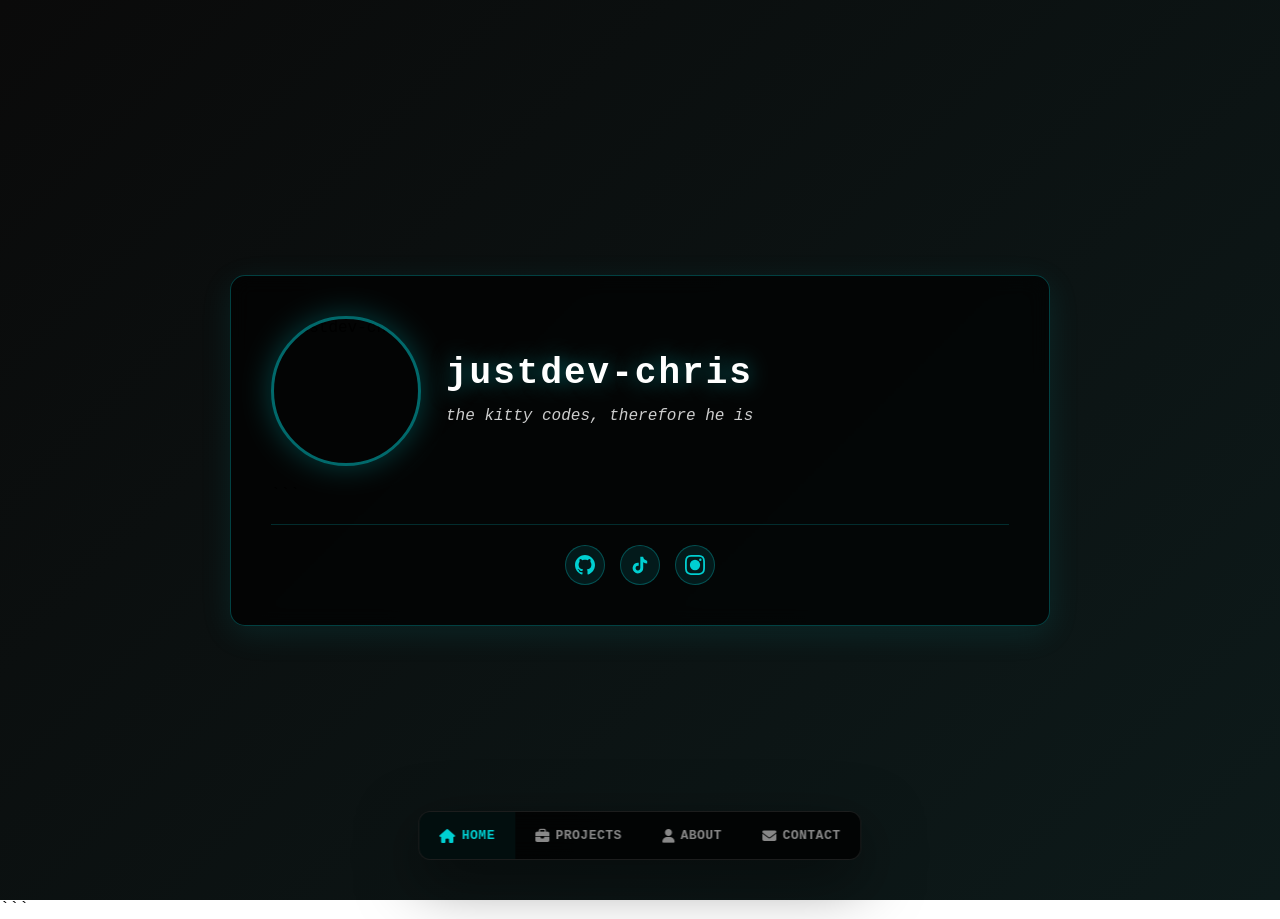
==== commit b01fc3f1: "Update index.html" ====
--- a/index.html
+++ b/index.html
@@ -21,36 +21,7 @@
   overflow-x: hidden;
 }
 
-/* Scrollbar */
-::-webkit-scrollbar {
-  width: 8px;
-}
-
-::-webkit-scrollbar-track {
-  background: #000;
-}
-
-::-webkit-scrollbar-thumb {
-  background: #00cfd1;
-  border-radius: 4px;
-}
-
-a {
-  color: inherit;
-  text-decoration: none;
-}
-
-/* ===== HERO SECTION (CRIMSON STYLE) ===== */
-.hero-new {
-  min-height: 100vh;
-  display: flex;
-  align-items: center;
-  justify-content: center;
-  position: relative;
-  overflow: hidden;
-  padding: 40px 20px;
-}
-
+/* Background Video */
 #background {
   position: fixed;
   top: 0;
@@ -58,15 +29,61 @@
   width: 100%;
   height: 100%;
   object-fit: cover;
+  z-index: 0;
+  pointer-events: none;
+}
+
+body::before {
+  content: '';
+  position: fixed;
+  top: 0;
+  left: 0;
+  width: 100%;
+  height: 100%;
+  background: rgba(0, 0, 0, 0.4);
   z-index: 1;
   pointer-events: none;
 }
 
-.hero-content {
+/* Audio */
+audio {
+  display: none;
+}
+
+/* Container */
+.container {
   position: relative;
-  z-index: 10;
-  width: 100%;
-  max-width: 820px;
+  z-index: 3;
+  min-height: 100vh;
+}
+
+/* Sections */
+.section {
+  display: none;
+  min-height: 100vh;
+  padding: 40px 20px;
+  animation: fadeIn 0.5s ease-in;
+}
+
+.section.active {
+  display: flex;
+  flex-direction: column;
+  justify-content: center;
+  align-items: center;
+}
+
+@keyframes fadeIn {
+  from {
+    opacity: 0;
+  }
+  to {
+    opacity: 1;
+  }
+}
+
+/* ===== HERO SECTION ===== */
+.hero-section {
+  background: linear-gradient(135deg, #0a0a0a 0%, #0d1a1a 100%);
 }
 
 .profile-card {
@@ -78,6 +95,8 @@
   display: flex;
   flex-direction: column;
   gap: 20px;
+  width: 100%;
+  max-width: 820px;
   box-shadow: 0 8px 32px rgba(0, 206, 209, 0.1);
   animation: cardFadeIn 0.8s ease-out;
 }
@@ -180,46 +199,17 @@
   height: 20px;
 }
 
-.scroll-hint {
-  position: fixed;
-  bottom: 30px;
-  left: 50%;
-  transform: translateX(-50%);
-  color: rgba(0, 206, 209, 0.6);
-  font-size: 12px;
-  text-transform: uppercase;
-  letter-spacing: 1px;
-  animation: bounce 2s infinite;
-  z-index: 20;
-}
-
-@keyframes bounce {
-  0%, 100% {
-    transform: translateX(-50%) translateY(0);
-  }
-  50% {
-    transform: translateX(-50%) translateY(10px);
-  }
-}
-
-/* ===== EXISTING CONTENT ===== */
-/* Projects Section */
+/* ===== PROJECTS SECTION ===== */
 .projects-section {
-  min-height: 100vh;
-  padding: 80px 20px;
-  display: flex;
-  flex-direction: column;
-  justify-content: center;
-  background: #000;
-  position: relative;
-  z-index: 5;
+  width: 100%;
+  max-width: 1200px;
+  text-align: center;
 }
 
 .section-title {
-  font-size: 56px;
+  font-size: 48px;
   font-weight: 900;
   margin-bottom: 60px;
-  text-align: center;
   letter-spacing: -1px;
 }
 
@@ -230,16 +220,12 @@
   background-clip: text;
 }
 
-.projects-container {
-  max-width: 1200px;
-  margin: 0 auto;
-}
-
 .projects-grid {
   display: grid;
   grid-template-columns: repeat(auto-fit, minmax(300px, 1fr));
   gap: 20px;
   margin-bottom: 40px;
+  width: 100%;
 }
 
 .project-card {
@@ -253,21 +239,7 @@
   overflow: hidden;
   display: flex;
   flex-direction: column;
-}
-
-.project-card::before {
-  content: '';
-  position: absolute;
-  top: 0;
-  left: -100%;
-  width: 100%;
-  height: 100%;
-  background: linear-gradient(90deg, transparent, rgba(255, 0, 110, 0.1), transparent);
-  transition: left 0.5s;
-}
-
-.project-card:hover::before {
-  left: 100%;
+  text-align: left;
 }
 
 .project-card:hover {
@@ -332,93 +304,7 @@
   transform: translateY(-2px);
 }
 
-.project-link i {
-  font-size: 11px;
-}
-
-/* More Projects */
-.more-projects {
-  background: linear-gradient(135deg, rgba(255, 0, 110, 0.05), rgba(138, 43, 226, 0.05));
-  border: 1px solid rgba(255, 0, 110, 0.1);
-  border-radius: 12px;
-  padding: 60px 40px;
-  text-align: center;
-  margin-bottom: 60px;
-}
-
-.more-projects h3 {
-  font-size: 32px;
-  margin-bottom: 16px;
-  font-weight: 700;
-}
-
-.more-projects p {
-  color: #888;
-  font-size: 16px;
-  margin-bottom: 32px;
-  line-height: 1.6;
-}
-
-.more-projects-grid {
-  display: grid;
-  grid-template-columns: repeat(auto-fit, minmax(200px, 1fr));
-  gap: 16px;
-  margin-bottom: 32px;
-}
-
-.mini-project {
-  background: rgba(0, 0, 0, 0.5);
-  border: 1px solid rgba(255, 0, 110, 0.1);
-  border-radius: 8px;
-  padding: 20px;
-  transition: all 0.3s;
-}
-
-.mini-project:hover {
-  border-color: rgba(255, 0, 110, 0.3);
-  background: rgba(255, 0, 110, 0.05);
-  transform: translateY(-4px);
-}
-
-.mini-project h4 {
-  font-size: 16px;
-  margin-bottom: 8px;
-  font-weight: 700;
-}
-
-.mini-project p {
-  font-size: 12px;
-  color: #666;
-}
-
-.browse-all {
-  padding: 12px 32px;
-  background: #ff006e;
-  color: #fff;
-  border-radius: 8px;
-  font-size: 15px;
-  font-weight: 600;
-  border: none;
-  cursor: pointer;
-  transition: all 0.3s;
-  display: inline-block;
-}
-
-.browse-all:hover {
-  transform: translateY(-4px);
-  box-shadow: 0 20px 40px rgba(255, 0, 110, 0.3);
-}
-
-/* About Section */
-.about-section {
-  min-height: 100vh;
-  padding: 80px 20px;
-  display: flex;
-  align-items: center;
-  justify-content: center;
-  background: linear-gradient(180deg, transparent 0%, rgba(255, 0, 110, 0.02) 100%);
-}
-
+/* ===== ABOUT SECTION ===== */
 .about-content {
   max-width: 700px;
   text-align: center;
@@ -454,18 +340,12 @@
   font-weight: 600;
 }
 
-/* Contact Section */
-.contact-section {
-  min-height: 100vh;
-  padding: 80px 20px;
-  display: flex;
-  flex-direction: column;
-  align-items: center;
-  justify-content: center;
+/* ===== CONTACT SECTION ===== */
+.contact-content {
   text-align: center;
 }
 
-.contact-section h2 {
+.contact-content h2 {
   font-size: 48px;
   margin-bottom: 40px;
   font-weight: 900;
@@ -488,6 +368,7 @@
   display: inline-flex;
   align-items: center;
   gap: 8px;
+  text-decoration: none;
 }
 
 .contact-link:hover {
@@ -501,7 +382,7 @@
   margin-top: 40px;
 }
 
-/* Nav */
+/* ===== NAVBAR ===== */
 nav {
   position: fixed;
   bottom: 40px;
@@ -518,7 +399,7 @@
   overflow: hidden;
 }
 
-nav a {
+nav button {
   font-size: 13px;
   font-weight: 600;
   color: #888;
@@ -527,21 +408,25 @@
   letter-spacing: 0.5px;
   padding: 16px 20px;
   border-right: 1px solid rgba(255, 255, 255, 0.05);
+  border: none;
+  background: transparent;
+  cursor: pointer;
   display: flex;
   align-items: center;
   gap: 6px;
 }
 
-nav a:last-child {
+nav button:last-child {
   border-right: none;
 }
 
-nav a:hover {
+nav button:hover,
+nav button.active {
   color: #00cfd1;
   background: rgba(0, 206, 209, 0.05);
 }
 
-nav a i {
+nav button i {
   font-size: 14px;
 }
 
@@ -567,12 +452,8 @@
     font-size: 28px;
   }
 
-  .profile-bio {
-    font-size: 14px;
-  }
-
   .section-title {
-    font-size: 40px;
+    font-size: 36px;
   }
 
   .projects-grid {
@@ -585,23 +466,23 @@
     gap: 0;
   }
 
-  nav a {
+  nav button {
     width: 100%;
     border-right: none;
     border-bottom: 1px solid rgba(255, 255, 255, 0.05);
     padding: 12px 20px;
   }
 
-  nav a:last-child {
+  nav button:last-child {
     border-bottom: none;
   }
 
-  nav a i {
+  nav button i {
     display: none;
   }
 
   .about-content h2,
-  .contact-section h2 {
+  .contact-content h2 {
     font-size: 36px;
   }
 
@@ -611,33 +492,6 @@
 
   .project-link {
     width: 100%;
-  }
-
-  .more-projects {
-    padding: 40px 20px;
-  }
-
-  .more-projects h3 {
-    font-size: 24px;
-  }
-
-  .more-projects-grid {
-    grid-template-columns: repeat(auto-fit, minmax(150px, 1fr));
-  }
-}
-
-.fade-in {
-  animation: fadeIn 0.8s ease forwards;
-}
-
-@keyframes fadeIn {
-  from {
-    opacity: 0;
-    transform: translateY(20px);
-  }
-  to {
-    opacity: 1;
-    transform: translateY(0);
   }
 }
 ```
@@ -645,21 +499,22 @@
   </style>
 </head>
 <body>
-  <!-- BACKGROUND VIDEO -->
+  <!-- Background Video -->
   <video id="background" autoplay loop muted playsinline webkit-playsinline>
     <source src="background.mp4" type="video/mp4">
   </video>
 
-  <!-- AUDIO FOR INTERACTION -->
-
-  <audio id="background-audio" preload="auto">
+  <!-- Audio -->
+
+  <audio id="background-audio">
     <source src="background.mp3" type="audio/mpeg">
   </audio>
 
-  <!-- HERO SECTION -->
-
-  <section class="hero-new">
-    <div class="hero-content">
+  <!-- Container -->
+
+  <div class="container">
+    <!-- HERO SECTION -->
+    <section class="section hero-section active" id="hero">
       <div class="profile-card">
         <div class="profile-header">
           <img src="https://avatars.githubusercontent.com/u/185311413?v=4" alt="justdev-chris" class="profile-picture">
@@ -690,201 +545,160 @@
       </a>
     </div>
   </div>
-</div>
-
-<div class="scroll-hint">Scroll to explore</div>
-```
-
-  </section>
-
-  <!-- PROJECTS -->
-
-  <section class="projects-section" id="projects">
+</section>
+
+<!-- PROJECTS SECTION -->
+<section class="section" id="projects">
+  <div class="projects-section">
     <h2 class="section-title">what i've <span>built</span></h2>
-
-```
-<div class="projects-container">
-  <div class="projects-grid">
-    <div class="project-card fade-in">
-      <h3>Lynx</h3>
-      <p>fully built programming language from scratch. lexer, parser, compiler. it just works</p>
-      <div class="project-tags">
-        <span class="tag">C</span>
-        <span class="tag">Language</span>
+    
+    <div class="projects-grid">
+      <div class="project-card">
+        <h3>Lynx</h3>
+        <p>fully built programming language from scratch. lexer, parser, compiler. it just works</p>
+        <div class="project-tags">
+          <span class="tag">C</span>
+          <span class="tag">Language</span>
+        </div>
+        <div class="project-links">
+          <a href="https://github.com/justdev-chris/lynx" class="project-link" target="_blank">
+            <i class="fab fa-github"></i> Source
+          </a>
+        </div>
       </div>
-      <div class="project-links">
-        <a href="https://github.com/justdev-chris/lynx" class="project-link" target="_blank">
-          <i class="fab fa-github"></i> Source Code
-        </a>
+
+      <div class="project-card">
+        <h3>PyCat</h3>
+        <p>language that transpiles to python. write in PyCat, run as python</p>
+        <div class="project-tags">
+          <span class="tag">Python</span>
+          <span class="tag">Transpiler</span>
+        </div>
+        <div class="project-links">
+          <a href="https://github.com/justdev-chris/pycat" class="project-link" target="_blank">
+            <i class="fab fa-github"></i> Source
+          </a>
+          <a href="https://catsdevs.online/PyCat/" class="project-link" target="_blank">
+            <i class="fas fa-globe"></i> Website
+          </a>
+        </div>
       </div>
-    </div>
-
-    <div class="project-card fade-in">
-      <h3>PyCat</h3>
-      <p>another language i made that transpiles to python. write in PyCat, run as python</p>
-      <div class="project-tags">
-        <span class="tag">Python</span>
-        <span class="tag">Transpiler</span>
+
+      <div class="project-card">
+        <h3>NekoOS</h3>
+        <p>full operating system with custom kernel. bootloader, everything</p>
+        <div class="project-tags">
+          <span class="tag">Kernel</span>
+          <span class="tag">OS</span>
+        </div>
+        <div class="project-links">
+          <a href="https://github.com/justdev-chris/NekoOS" class="project-link" target="_blank">
+            <i class="fab fa-github"></i> Source
+          </a>
+        </div>
       </div>
-      <div class="project-links">
-        <a href="https://github.com/justdev-chris/pycat" class="project-link" target="_blank">
-          <i class="fab fa-github"></i> Source Code
-        </a>
-        <a href="https://catsdevs.online/PyCat/" class="project-link" target="_blank">
-          <i class="fas fa-globe"></i> Website
-        </a>
+
+      <div class="project-card">
+        <h3>PawNix</h3>
+        <p>lightweight unix-inspired kernel. minimal core os implementation</p>
+        <div class="project-tags">
+          <span class="tag">Kernel</span>
+          <span class="tag">Unix</span>
+        </div>
+        <div class="project-links">
+          <a href="https://github.com/justdev-chris/PawNix" class="project-link" target="_blank">
+            <i class="fab fa-github"></i> Source
+          </a>
+        </div>
       </div>
-    </div>
-
-    <div class="project-card fade-in">
-      <h3>NekoOS</h3>
-      <p>full operating system with custom kernel. bootloader, everything. it's actually functional</p>
-      <div class="project-tags">
-        <span class="tag">Kernel</span>
-        <span class="tag">OS</span>
+
+      <div class="project-card">
+        <h3>NekoBeats-V2</h3>
+        <p>music visualizer with animated bars. real-time audio analysis</p>
+        <div class="project-tags">
+          <span class="tag">Audio</span>
+          <span class="tag">Visualization</span>
+        </div>
+        <div class="project-links">
+          <a href="https://github.com/justdev-chris/NekoBeats-V2" class="project-link" target="_blank">
+            <i class="fab fa-github"></i> Source
+          </a>
+          <a href="https://catsdevs.online/NekoBeats-V2/" class="project-link" target="_blank">
+            <i class="fas fa-globe"></i> Website
+          </a>
+        </div>
       </div>
-      <div class="project-links">
-        <a href="https://github.com/justdev-chris/NekoOS" class="project-link" target="_blank">
-          <i class="fab fa-github"></i> Source Code
-        </a>
+
+      <div class="project-card">
+        <h3>NekoSynth</h3>
+        <p>VST3 synthesizer plugin for FL Studio. pro audio synthesis</p>
+        <div class="project-tags">
+          <span class="tag">VST3</span>
+          <span class="tag">Audio</span>
+        </div>
+        <div class="project-links">
+          <a href="https://github.com/justdev-chris/NekoSynth" class="project-link" target="_blank">
+            <i class="fab fa-github"></i> Source
+          </a>
+        </div>
       </div>
-    </div>
-
-    <div class="project-card fade-in">
-      <h3>PawNix</h3>
-      <p>lightweight unix-inspired kernel. minimal core os implementation that actually slaps</p>
-      <div class="project-tags">
-        <span class="tag">Kernel</span>
-        <span class="tag">Unix</span>
+
+      <div class="project-card">
+        <h3>Ultimate-Cat-Clicker</h3>
+        <p>addictive clicker game. leaderboards, saves, collect treats</p>
+        <div class="project-tags">
+          <span class="tag">HTML5</span>
+          <span class="tag">Game</span>
+        </div>
+        <div class="project-links">
+          <a href="https://github.com/justdev-chris/Ultimate-Cat-Clicker" class="project-link" target="_blank">
+            <i class="fab fa-github"></i> Source
+          </a>
+          <a href="https://catsdevs.online/Ultimate-Cat-Clicker/" class="project-link" target="_blank">
+            <i class="fas fa-globe"></i> Play
+          </a>
+        </div>
       </div>
-      <div class="project-links">
-        <a href="https://github.com/justdev-chris/PawNix" class="project-link" target="_blank">
-          <i class="fab fa-github"></i> Source Code
-        </a>
-      </div>
-    </div>
-
-    <div class="project-card fade-in">
-      <h3>NekoBeats-V2</h3>
-      <p>music visualizer with animated bars. real-time audio analysis go crazy</p>
-      <div class="project-tags">
-        <span class="tag">Audio</span>
-        <span class="tag">Visualization</span>
-      </div>
-      <div class="project-links">
-        <a href="https://github.com/justdev-chris/NekoBeats-V2" class="project-link" target="_blank">
-          <i class="fab fa-github"></i> Source Code
-        </a>
-        <a href="https://catsdevs.online/NekoBeats-V2/" class="project-link" target="_blank">
-          <i class="fas fa-globe"></i> Website
-        </a>
-      </div>
-    </div>
-
-    <div class="project-card fade-in">
-      <h3>NekoSynth</h3>
-      <p>VST3 synthesizer plugin for FL Studio. pro audio synthesis tool</p>
-      <div class="project-tags">
-        <span class="tag">VST3</span>
-        <span class="tag">Audio</span>
-      </div>
-      <div class="project-links">
-        <a href="https://github.com/justdev-chris/NekoSynth" class="project-link" target="_blank">
-          <i class="fab fa-github"></i> Source Code
-        </a>
-      </div>
-    </div>
-
-    <div class="project-card fade-in">
-      <h3>Ultimate-Cat-Clicker</h3>
-      <p>addictive clicker game. leaderboards, saves, collect treats. lowkey fire</p>
-      <div class="project-tags">
-        <span class="tag">HTML5</span>
-        <span class="tag">Game</span>
-      </div>
-      <div class="project-links">
-        <a href="https://github.com/justdev-chris/Ultimate-Cat-Clicker" class="project-link" target="_blank">
-          <i class="fab fa-github"></i> Source Code
-        </a>
-        <a href="https://catsdevs.online/Ultimate-Cat-Clicker/" class="project-link" target="_blank">
-          <i class="fas fa-globe"></i> Play Game
-        </a>
-      </div>
-    </div>
-
-    <div class="project-card fade-in">
-      <h3>NekoWallpaper</h3>
-      <p>free wallpaper engine alternative. dynamic animated wallpapers for desktop</p>
-      <div class="project-tags">
-        <span class="tag">C#</span>
-        <span class="tag">Desktop</span>
-      </div>
-      <div class="project-links">
-        <a href="https://github.com/justdev-chris/NekoWallpaper" class="project-link" target="_blank">
-          <i class="fab fa-github"></i> Source Code
-        </a>
+
+      <div class="project-card">
+        <h3>NekoWallpaper</h3>
+        <p>free wallpaper engine alternative. dynamic animated wallpapers</p>
+        <div class="project-tags">
+          <span class="tag">C#</span>
+          <span class="tag">Desktop</span>
+        </div>
+        <div class="project-links">
+          <a href="https://github.com/justdev-chris/NekoWallpaper" class="project-link" target="_blank">
+            <i class="fab fa-github"></i> Source
+          </a>
+        </div>
       </div>
     </div>
   </div>
-
-  <div class="more-projects">
-    <h3>and more...</h3>
-    <p>built a bunch of other stuff. check out the github for all the chaos</p>
+</section>
+
+<!-- ABOUT SECTION -->
+<section class="section" id="about">
+  <div class="about-content">
+    <h2>just <span style="background: linear-gradient(135deg, #ff006e, #ff4d94); -webkit-background-clip: text; -webkit-text-fill-color: transparent; background-clip: text;">who am i</span></h2>
+    <p>full stack developer that builds whatever comes to mind. obsessed with low-level systems & creative tools. languages, kernels, music stuff, games. if i can dream it, i'll build it in whatever language makes sense</p>
     
-    <div class="more-projects-grid">
-      <div class="mini-project">
-        <h4>Game Tools</h4>
-        <p>Various game dev utilities and helpers</p>
-      </div>
-      <div class="mini-project">
-        <h4>Audio Stuff</h4>
-        <p>Experimental audio processing tools</p>
-      </div>
-      <div class="mini-project">
-        <h4>System Utils</h4>
-        <p>Random system-level tools & explorations</p>
-      </div>
-      <div class="mini-project">
-        <h4>Experiments</h4>
-        <p>Playground for new ideas & concepts</p>
-      </div>
+    <div class="skills-list">
+      <span class="skill">C</span>
+      <span class="skill">C++</span>
+      <span class="skill">C#</span>
+      <span class="skill">Python</span>
+      <span class="skill">JavaScript</span>
+      <span class="skill">Assembly</span>
+      <span class="skill">VST3</span>
+      <span class="skill">Kernel Dev</span>
     </div>
-    
-    <a href="https://github.com/justdev-chris" class="browse-all" target="_blank">
-      Browse All Projects on GitHub
-    </a>
   </div>
-</div>
-```
-
-  </section>
-
-  <!-- ABOUT -->
-
-  <section class="about-section" id="about">
-    <div class="about-content">
-      <h2>just <span style="background: linear-gradient(135deg, #ff006e, #ff4d94); -webkit-background-clip: text; -webkit-text-fill-color: transparent; background-clip: text;">who am i</span></h2>
-      <p>full stack developer that builds whatever comes to mind. obsessed with low-level systems & creative tools. languages, kernels, music stuff, games. if i can dream it, i'll build it in whatever language makes sense</p>
-
-```
-  <div class="skills-list">
-    <span class="skill">C</span>
-    <span class="skill">C++</span>
-    <span class="skill">C#</span>
-    <span class="skill">Python</span>
-    <span class="skill">JavaScript</span>
-    <span class="skill">Assembly</span>
-    <span class="skill">VST3</span>
-    <span class="skill">Kernel Dev</span>
-  </div>
-</div>
-```
-
-  </section>
-
-  <!-- CONTACT -->
-
-  <section class="contact-section" id="contact">
+</section>
+
+<!-- CONTACT SECTION -->
+<section class="section" id="contact">
+  <div class="contact-content">
     <h2>let's build something <span style="background: linear-gradient(135deg, #ff006e, #ff4d94); -webkit-background-clip: text; -webkit-text-fill-color: transparent; background-clip: text;">cool</span></h2>
     <div class="contact-links">
       <a href="https://github.com/justdev-chris" class="contact-link" target="_blank">
@@ -895,61 +709,56 @@
       </a>
     </div>
     <p class="footer-text">© 2026 justdev-chris. built with caffeine & vibes</p>
-  </section>
+  </div>
+</section>
+```
+
+  </div>
 
   <!-- Navigation -->
 
   <nav>
-    <a href="#projects" title="Projects"><i class="fas fa-briefcase"></i>Projects</a>
-    <a href="#about" title="About"><i class="fas fa-user"></i>About</a>
-    <a href="#contact" title="Contact"><i class="fas fa-envelope"></i>Contact</a>
-    <a href="https://github.com/justdev-chris" title="GitHub"><i class="fab fa-github"></i>GitHub</a>
+    <button class="nav-btn active" data-section="hero"><i class="fas fa-home"></i>Home</button>
+    <button class="nav-btn" data-section="projects"><i class="fas fa-briefcase"></i>Projects</button>
+    <button class="nav-btn" data-section="about"><i class="fas fa-user"></i>About</button>
+    <button class="nav-btn" data-section="contact"><i class="fas fa-envelope"></i>Contact</button>
   </nav>
 
   <script>
-    // Play audio ONLY on first user interaction
+    // Play audio on first interaction
     let audioPlayed = false;
     const audio = document.getElementById('background-audio');
 
     function playAudio() {
       if (!audioPlayed && audio) {
         audio.volume = 0.3;
-        audio.play().catch(err => console.log('Audio playback prevented by browser'));
+        audio.play().catch(err => console.log('Audio prevented by browser'));
         audioPlayed = true;
-        // Remove listeners after first play
         document.removeEventListener('click', playAudio);
         document.removeEventListener('scroll', playAudio);
         document.removeEventListener('touchstart', playAudio);
       }
     }
 
-    // Only play on user interaction (browser autoplay policy)
     document.addEventListener('click', playAudio, { once: true });
     document.addEventListener('scroll', playAudio, { once: true });
     document.addEventListener('touchstart', playAudio, { once: true });
 
-    // Intersection observer for fade in
-    const observer = new IntersectionObserver((entries) => {
-      entries.forEach(entry => {
-        if (entry.isIntersecting) {
-          entry.target.classList.add('fade-in');
-        }
-      });
-    }, { threshold: 0.1 });
-
-    document.querySelectorAll('.project-card').forEach(el => {
-      el.style.opacity = '0';
-      observer.observe(el);
-    });
-
-    // Smooth scroll nav
-    document.querySelectorAll('a[href^="#"]').forEach(anchor => {
-      anchor.addEventListener('click', function (e) {
-        e.preventDefault();
-        const target = document.querySelector(this.getAttribute('href'));
-        if (target) {
-          target.scrollIntoView({ behavior: 'smooth' });
-        }
+    // Tab navigation
+    const navBtns = document.querySelectorAll('.nav-btn');
+    const sections = document.querySelectorAll('.section');
+
+    navBtns.forEach(btn => {
+      btn.addEventListener('click', () => {
+        const sectionId = btn.getAttribute('data-section');
+        
+        // Remove active from all
+        navBtns.forEach(b => b.classList.remove('active'));
+        sections.forEach(s => s.classList.remove('active'));
+        
+        // Add active to clicked
+        btn.classList.add('active');
+        document.getElementById(sectionId).classList.add('active');
       });
     });
   </script>
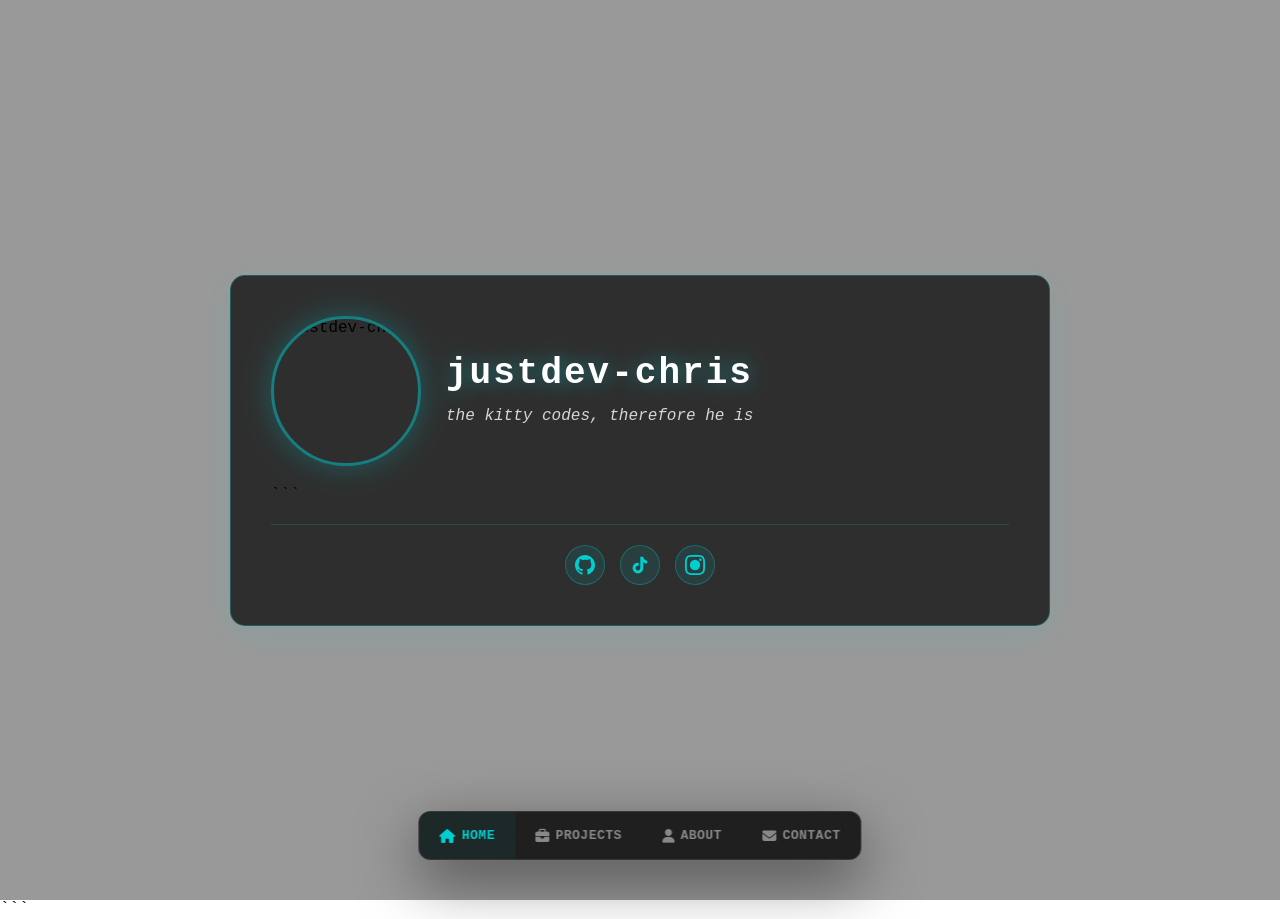
==== commit ea81e9a8: "Update index.html" ====
--- a/index.html
+++ b/index.html
@@ -83,7 +83,7 @@
 
 /* ===== HERO SECTION ===== */
 .hero-section {
-  background: linear-gradient(135deg, #0a0a0a 0%, #0d1a1a 100%);
+  background: transparent;
 }
 
 .profile-card {
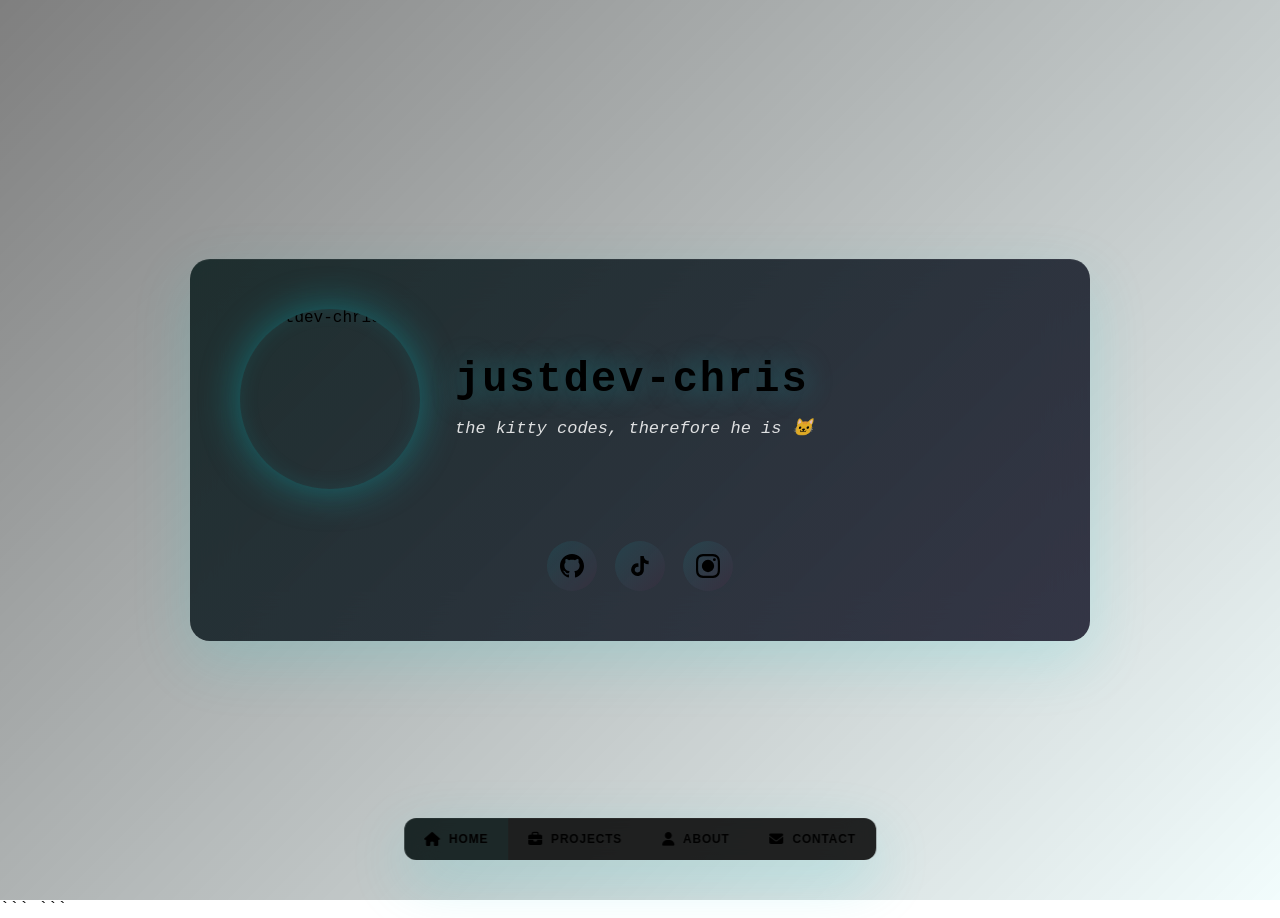
==== commit a18e9a2b: "Update index.html" ====
--- a/index.html
+++ b/index.html
@@ -4,21 +4,33 @@
 <head>
   <meta charset="UTF-8">
   <meta name="viewport" content="width=device-width, initial-scale=1.0">
-  <title>justdev-chris</title>
+  <title>justdev-chris | Full Stack Dev</title>
   <link rel="stylesheet" href="https://cdnjs.cloudflare.com/ajax/libs/font-awesome/6.4.2/css/all.min.css">
   <style>
     * {
       margin: 0;
       padding: 0;
       box-sizing: border-box;
-      font-family: 'SimSun', monospace;
     }
 
 ```
+:root {
+  --primary: #00cfd1;
+  --primary-dark: #009aa0;
+  --accent: #ff006e;
+  --accent-light: #ff4d94;
+  --bg-dark: #0a0a0a;
+  --bg-card: rgba(10, 10, 10, 0.7);
+  --border: rgba(0, 206, 209, 0.2);
+  --text: #fff;
+  --text-muted: #888;
+}
+
 body {
-  background: #000;
-  color: #fff;
+  background: var(--bg-dark);
+  color: var(--text);
   overflow-x: hidden;
+  font-family: 'Courier New', monospace;
 }
 
 /* Background Video */
@@ -40,14 +52,32 @@
   left: 0;
   width: 100%;
   height: 100%;
-  background: rgba(0, 0, 0, 0.4);
+  background: linear-gradient(135deg, rgba(0, 0, 0, 0.5), rgba(0, 206, 209, 0.05));
   z-index: 1;
   pointer-events: none;
 }
 
-/* Audio */
 audio {
   display: none;
+}
+
+/* Scrollbar */
+::-webkit-scrollbar {
+  width: 8px;
+}
+
+::-webkit-scrollbar-track {
+  background: transparent;
+}
+
+::-webkit-scrollbar-thumb {
+  background: var(--primary);
+  border-radius: 4px;
+  opacity: 0.5;
+}
+
+::-webkit-scrollbar-thumb:hover {
+  opacity: 1;
 }
 
 /* Container */
@@ -61,8 +91,8 @@
 .section {
   display: none;
   min-height: 100vh;
-  padding: 40px 20px;
-  animation: fadeIn 0.5s ease-in;
+  padding: 60px 20px;
+  animation: fadeInSection 0.6s ease-out;
 }
 
 .section.active {
@@ -72,12 +102,14 @@
   align-items: center;
 }
 
-@keyframes fadeIn {
+@keyframes fadeInSection {
   from {
     opacity: 0;
+    transform: translateY(10px);
   }
   to {
     opacity: 1;
+    transform: translateY(0);
   }
 }
 
@@ -87,21 +119,84 @@
 }
 
 .profile-card {
-  background: rgba(0, 0, 0, 0.7);
-  border: 1px solid rgba(0, 206, 209, 0.3);
-  border-radius: 15px;
-  padding: 40px;
-  backdrop-filter: blur(10px);
+  background: linear-gradient(135deg, rgba(0, 20, 20, 0.8), rgba(10, 10, 30, 0.8));
+  border: 1.5px solid var(--border);
+  border-radius: 20px;
+  padding: 50px;
+  backdrop-filter: blur(20px);
   display: flex;
   flex-direction: column;
-  gap: 20px;
-  width: 100%;
-  max-width: 820px;
-  box-shadow: 0 8px 32px rgba(0, 206, 209, 0.1);
-  animation: cardFadeIn 0.8s ease-out;
-}
-
-@keyframes cardFadeIn {
+  gap: 25px;
+  width: 100%;
+  max-width: 900px;
+  box-shadow: 0 20px 60px rgba(0, 206, 209, 0.15), inset 0 1px 0 rgba(255, 255, 255, 0.05);
+  animation: cardSlideIn 0.8s cubic-bezier(0.34, 1.56, 0.64, 1);
+  border-image: linear-gradient(135deg, var(--primary), var(--accent)) 1;
+}
+
+@keyframes cardSlideIn {
+  from {
+    opacity: 0;
+    transform: translateY(40px) scale(0.95);
+  }
+  to {
+    opacity: 1;
+    transform: translateY(0) scale(1);
+  }
+}
+
+.profile-header {
+  display: flex;
+  align-items: center;
+  gap: 35px;
+}
+
+.profile-picture {
+  width: 180px;
+  height: 180px;
+  border-radius: 50%;
+  border: 3px solid var(--primary);
+  object-fit: cover;
+  box-shadow: 0 0 40px rgba(0, 206, 209, 0.4), inset 0 0 20px rgba(0, 206, 209, 0.1);
+  animation: profilePulse 3s ease-in-out infinite;
+  flex-shrink: 0;
+}
+
+@keyframes profilePulse {
+  0%, 100% {
+    box-shadow: 0 0 40px rgba(0, 206, 209, 0.4), inset 0 0 20px rgba(0, 206, 209, 0.1);
+  }
+  50% {
+    box-shadow: 0 0 60px rgba(0, 206, 209, 0.6), inset 0 0 30px rgba(0, 206, 209, 0.2);
+  }
+}
+
+.profile-info {
+  flex: 1;
+  display: flex;
+  flex-direction: column;
+  gap: 12px;
+}
+
+.profile-name {
+  font-size: 42px;
+  font-weight: bold;
+  letter-spacing: 2px;
+  color: var(--text);
+  text-shadow: 0 0 30px rgba(0, 206, 209, 0.4);
+  line-height: 1.1;
+}
+
+.profile-bio {
+  font-size: 17px;
+  color: rgba(255, 255, 255, 0.85);
+  line-height: 1.6;
+  font-style: italic;
+  opacity: 0;
+  animation: slideInUp 0.8s ease-out 0.2s forwards;
+}
+
+@keyframes slideInUp {
   from {
     opacity: 0;
     transform: translateY(20px);
@@ -112,268 +207,358 @@
   }
 }
 
-.profile-header {
-  display: flex;
-  align-items: center;
-  gap: 25px;
-}
-
-.profile-picture {
-  width: 150px;
-  height: 150px;
-  border-radius: 50%;
-  border: 3px solid rgba(0, 206, 209, 0.5);
-  object-fit: cover;
-  box-shadow: 0 0 30px rgba(0, 206, 209, 0.3);
-  animation: profileGlow 3s ease-in-out infinite;
-  flex-shrink: 0;
-}
-
-@keyframes profileGlow {
-  0%, 100% {
-    box-shadow: 0 0 20px rgba(0, 206, 209, 0.3);
-  }
-  50% {
-    box-shadow: 0 0 40px rgba(0, 206, 209, 0.6);
-  }
-}
-
-.profile-info {
-  flex: 1;
-  display: flex;
-  flex-direction: column;
-  gap: 10px;
-}
-
-.profile-name {
-  font-size: 36px;
-  font-weight: bold;
-  letter-spacing: 2px;
-  color: #fff;
-  text-shadow: 0 0 20px rgba(0, 206, 209, 0.5);
-}
-
-.profile-bio {
-  font-size: 16px;
-  color: rgba(255, 255, 255, 0.8);
-  line-height: 1.5;
-  font-style: italic;
-}
-
 .profile-divider {
   width: 100%;
-  height: 1px;
-  background: rgba(0, 206, 209, 0.2);
+  height: 1.5px;
+  background: linear-gradient(90deg, transparent, var(--primary), transparent);
+  opacity: 0;
+  animation: slideInUp 0.8s ease-out 0.3s forwards;
 }
 
 .social-links {
   display: flex;
-  gap: 15px;
+  gap: 18px;
   justify-content: center;
+  opacity: 0;
+  animation: slideInUp 0.8s ease-out 0.4s forwards;
 }
 
 .social-icon {
-  width: 40px;
-  height: 40px;
+  width: 50px;
+  height: 50px;
   display: flex;
   align-items: center;
   justify-content: center;
-  background: rgba(0, 206, 209, 0.1);
-  border: 1px solid rgba(0, 206, 209, 0.3);
+  background: linear-gradient(135deg, rgba(0, 206, 209, 0.1), rgba(255, 0, 110, 0.05));
+  border: 1.5px solid var(--primary);
   border-radius: 50%;
   cursor: pointer;
-  transition: all 0.3s;
+  transition: all 0.3s cubic-bezier(0.34, 1.56, 0.64, 1);
   text-decoration: none;
-  color: #00cfd1;
+  color: var(--primary);
+  position: relative;
+  overflow: hidden;
+}
+
+.social-icon::before {
+  content: '';
+  position: absolute;
+  top: 50%;
+  left: 50%;
+  width: 0;
+  height: 0;
+  background: var(--primary);
+  border-radius: 50%;
+  transform: translate(-50%, -50%);
+  transition: width 0.4s, height 0.4s;
+  z-index: -1;
+}
+
+.social-icon:hover::before {
+  width: 100%;
+  height: 100%;
 }
 
 .social-icon:hover {
-  background: rgba(0, 206, 209, 0.2);
-  border-color: rgba(0, 206, 209, 0.8);
-  transform: translateY(-5px);
-  box-shadow: 0 5px 20px rgba(0, 206, 209, 0.3);
+  color: var(--bg-dark);
+  transform: translateY(-6px) scale(1.1);
+  border-color: var(--primary);
+  box-shadow: 0 10px 30px rgba(0, 206, 209, 0.4);
 }
 
 .social-icon svg {
-  width: 20px;
-  height: 20px;
+  width: 24px;
+  height: 24px;
+  position: relative;
+  z-index: 1;
 }
 
 /* ===== PROJECTS SECTION ===== */
 .projects-section {
-  width: 100%;
-  max-width: 1200px;
+  background: linear-gradient(135deg, rgba(0, 20, 20, 0.75), rgba(10, 10, 30, 0.75));
+  backdrop-filter: blur(15px);
+  border: 1.5px solid var(--border);
+  border-radius: 20px;
+  padding: 70px 50px;
+  width: 100%;
+  max-width: 1300px;
+  box-shadow: 0 20px 60px rgba(0, 206, 209, 0.1), inset 0 1px 0 rgba(255, 255, 255, 0.05);
+}
+
+.section-title {
+  font-size: 52px;
+  font-weight: 900;
+  margin-bottom: 70px;
+  letter-spacing: -1px;
   text-align: center;
 }
 
-.section-title {
-  font-size: 48px;
-  font-weight: 900;
-  margin-bottom: 60px;
-  letter-spacing: -1px;
-}
-
 .section-title span {
-  background: linear-gradient(135deg, #ff006e, #ff4d94);
+  background: linear-gradient(135deg, var(--primary), var(--accent));
   -webkit-background-clip: text;
   -webkit-text-fill-color: transparent;
   background-clip: text;
+  text-shadow: 0 0 30px rgba(0, 206, 209, 0.3);
 }
 
 .projects-grid {
   display: grid;
-  grid-template-columns: repeat(auto-fit, minmax(300px, 1fr));
-  gap: 20px;
-  margin-bottom: 40px;
+  grid-template-columns: repeat(auto-fit, minmax(320px, 1fr));
+  gap: 28px;
   width: 100%;
 }
 
 .project-card {
-  background: linear-gradient(135deg, rgba(255, 0, 110, 0.05), rgba(138, 43, 226, 0.05));
-  border: 1px solid rgba(255, 0, 110, 0.1);
-  border-radius: 12px;
-  padding: 32px;
-  transition: all 0.3s;
+  background: linear-gradient(135deg, rgba(0, 206, 209, 0.05), rgba(255, 0, 110, 0.03));
+  border: 1.5px solid rgba(0, 206, 209, 0.15);
+  border-radius: 15px;
+  padding: 35px;
+  transition: all 0.4s cubic-bezier(0.34, 1.56, 0.64, 1);
   cursor: pointer;
   position: relative;
   overflow: hidden;
   display: flex;
   flex-direction: column;
   text-align: left;
+  group: project-card;
+}
+
+.project-card::before {
+  content: '';
+  position: absolute;
+  top: -50%;
+  right: -50%;
+  width: 100%;
+  height: 100%;
+  background: radial-gradient(circle, rgba(0, 206, 209, 0.2) 0%, transparent 70%);
+  transition: all 0.6s ease;
+  z-index: 0;
+  opacity: 0;
+}
+
+.project-card:hover::before {
+  top: -25%;
+  right: -25%;
+  opacity: 1;
 }
 
 .project-card:hover {
-  transform: translateY(-8px);
-  border-color: rgba(255, 0, 110, 0.3);
-  background: linear-gradient(135deg, rgba(255, 0, 110, 0.1), rgba(138, 43, 226, 0.1));
+  transform: translateY(-12px);
+  border-color: rgba(0, 206, 209, 0.4);
+  background: linear-gradient(135deg, rgba(0, 206, 209, 0.1), rgba(255, 0, 110, 0.08));
+  box-shadow: 0 20px 50px rgba(0, 206, 209, 0.2);
+}
+
+.project-card > * {
+  position: relative;
+  z-index: 1;
 }
 
 .project-card h3 {
-  font-size: 22px;
-  margin-bottom: 12px;
+  font-size: 24px;
+  margin-bottom: 14px;
   font-weight: 700;
+  color: var(--text);
 }
 
 .project-card p {
-  color: #888;
+  color: var(--text-muted);
   font-size: 14px;
+  margin-bottom: 22px;
+  line-height: 1.7;
+  flex: 1;
+}
+
+.project-tags {
+  display: flex;
+  gap: 10px;
+  flex-wrap: wrap;
   margin-bottom: 20px;
-  line-height: 1.6;
-  flex: 1;
-}
-
-.project-tags {
-  display: flex;
-  gap: 8px;
+}
+
+.tag {
+  background: linear-gradient(135deg, rgba(0, 206, 209, 0.15), rgba(255, 0, 110, 0.1));
+  color: var(--primary);
+  padding: 6px 14px;
+  border-radius: 6px;
+  font-size: 11px;
+  font-weight: 700;
+  text-transform: uppercase;
+  letter-spacing: 0.5px;
+  border: 1px solid rgba(0, 206, 209, 0.2);
+  transition: all 0.3s;
+}
+
+.project-card:hover .tag {
+  background: rgba(0, 206, 209, 0.25);
+  border-color: rgba(0, 206, 209, 0.5);
+}
+
+.project-links {
+  display: flex;
+  gap: 12px;
   flex-wrap: wrap;
-  margin-bottom: 16px;
-}
-
-.tag {
-  background: rgba(255, 0, 110, 0.15);
-  color: #ff006e;
-  padding: 6px 12px;
-  border-radius: 4px;
-  font-size: 12px;
-  font-weight: 600;
-}
-
-.project-links {
-  display: flex;
-  gap: 12px;
 }
 
 .project-link {
   display: inline-flex;
   align-items: center;
   gap: 6px;
-  padding: 8px 14px;
-  background: rgba(255, 0, 110, 0.1);
-  color: #ff006e;
+  padding: 9px 16px;
+  background: rgba(0, 206, 209, 0.08);
+  color: var(--primary);
+  border: 1px solid rgba(0, 206, 209, 0.25);
   border-radius: 6px;
-  font-size: 12px;
-  font-weight: 600;
+  font-size: 11px;
+  font-weight: 700;
   text-transform: uppercase;
   transition: all 0.3s;
+  text-decoration: none;
+  cursor: pointer;
   flex: 1;
   justify-content: center;
+  min-width: 100px;
 }
 
 .project-link:hover {
-  background: rgba(255, 0, 110, 0.2);
+  background: rgba(0, 206, 209, 0.2);
+  border-color: var(--primary);
   transform: translateY(-2px);
+  box-shadow: 0 5px 15px rgba(0, 206, 209, 0.2);
 }
 
 /* ===== ABOUT SECTION ===== */
+.about-section {
+  background: linear-gradient(135deg, rgba(0, 20, 20, 0.75), rgba(10, 10, 30, 0.75));
+  backdrop-filter: blur(15px);
+  border: 1.5px solid var(--border);
+  border-radius: 20px;
+  padding: 70px 50px;
+  width: 100%;
+  max-width: 900px;
+  box-shadow: 0 20px 60px rgba(0, 206, 209, 0.1), inset 0 1px 0 rgba(255, 255, 255, 0.05);
+}
+
 .about-content {
-  max-width: 700px;
   text-align: center;
+  width: 100%;
 }
 
 .about-content h2 {
-  font-size: 48px;
-  margin-bottom: 32px;
+  font-size: 52px;
+  margin-bottom: 40px;
   font-weight: 900;
+  letter-spacing: -1px;
 }
 
 .about-content p {
   font-size: 16px;
-  color: #888;
-  margin-bottom: 24px;
+  color: var(--text-muted);
+  margin-bottom: 50px;
   line-height: 1.8;
+  max-width: 700px;
+  margin-left: auto;
+  margin-right: auto;
 }
 
 .skills-list {
   display: flex;
-  gap: 12px;
+  gap: 14px;
   flex-wrap: wrap;
   justify-content: center;
-  margin-top: 40px;
 }
 
 .skill {
-  background: rgba(255, 0, 110, 0.1);
-  color: #ff006e;
-  padding: 8px 16px;
-  border-radius: 6px;
-  font-size: 13px;
-  font-weight: 600;
+  background: linear-gradient(135deg, rgba(0, 206, 209, 0.15), rgba(255, 0, 110, 0.1));
+  color: var(--primary);
+  padding: 10px 20px;
+  border-radius: 8px;
+  font-size: 12px;
+  font-weight: 700;
+  text-transform: uppercase;
+  letter-spacing: 0.5px;
+  border: 1px solid rgba(0, 206, 209, 0.2);
+  transition: all 0.3s;
+  cursor: pointer;
+}
+
+.skill:hover {
+  background: rgba(0, 206, 209, 0.25);
+  border-color: var(--primary);
+  transform: translateY(-3px);
+  box-shadow: 0 8px 20px rgba(0, 206, 209, 0.15);
 }
 
 /* ===== CONTACT SECTION ===== */
+.contact-section {
+  background: linear-gradient(135deg, rgba(0, 20, 20, 0.75), rgba(10, 10, 30, 0.75));
+  backdrop-filter: blur(15px);
+  border: 1.5px solid var(--border);
+  border-radius: 20px;
+  padding: 70px 50px;
+  width: 100%;
+  max-width: 900px;
+  box-shadow: 0 20px 60px rgba(0, 206, 209, 0.1), inset 0 1px 0 rgba(255, 255, 255, 0.05);
+}
+
 .contact-content {
   text-align: center;
+  width: 100%;
 }
 
 .contact-content h2 {
-  font-size: 48px;
-  margin-bottom: 40px;
+  font-size: 52px;
+  margin-bottom: 50px;
   font-weight: 900;
+  letter-spacing: -1px;
 }
 
 .contact-links {
   display: flex;
-  gap: 20px;
+  gap: 25px;
   flex-wrap: wrap;
   justify-content: center;
   margin-bottom: 60px;
 }
 
 .contact-link {
-  font-size: 16px;
-  padding: 12px 24px;
-  border: 1.5px solid #fff;
+  font-size: 15px;
+  padding: 14px 32px;
+  border: 2px solid var(--primary);
   border-radius: 8px;
-  transition: all 0.3s;
+  transition: all 0.4s cubic-bezier(0.34, 1.56, 0.64, 1);
   display: inline-flex;
   align-items: center;
-  gap: 8px;
+  gap: 10px;
   text-decoration: none;
+  color: var(--primary);
+  font-weight: 700;
+  text-transform: uppercase;
+  letter-spacing: 1px;
+  position: relative;
+  overflow: hidden;
+}
+
+.contact-link::before {
+  content: '';
+  position: absolute;
+  top: 0;
+  left: -100%;
+  width: 100%;
+  height: 100%;
+  background: var(--primary);
+  transition: left 0.4s ease;
+  z-index: -1;
+}
+
+.contact-link:hover::before {
+  left: 0;
 }
 
 .contact-link:hover {
-  background: #ff006e;
-  border-color: #ff006e;
+  color: var(--bg-dark);
+  transform: translateY(-4px);
+  box-shadow: 0 15px 40px rgba(0, 206, 209, 0.3);
 }
 
 .footer-text {
@@ -390,30 +575,45 @@
   transform: translateX(-50%);
   display: flex;
   gap: 0;
-  background: rgba(0, 0, 0, 0.8);
-  backdrop-filter: blur(10px);
+  background: rgba(0, 0, 0, 0.85);
+  backdrop-filter: blur(15px);
   border-radius: 12px;
-  border: 1px solid rgba(255, 255, 255, 0.1);
+  border: 1.5px solid var(--primary);
   z-index: 999;
-  box-shadow: 0 20px 60px rgba(0, 0, 0, 0.5);
+  box-shadow: 0 20px 60px rgba(0, 206, 209, 0.2), inset 0 1px 0 rgba(255, 255, 255, 0.05);
   overflow: hidden;
 }
 
 nav button {
-  font-size: 13px;
-  font-weight: 600;
-  color: #888;
+  font-size: 12px;
+  font-weight: 700;
+  color: var(--text-muted);
   transition: all 0.3s;
   text-transform: uppercase;
-  letter-spacing: 0.5px;
-  padding: 16px 20px;
-  border-right: 1px solid rgba(255, 255, 255, 0.05);
+  letter-spacing: 0.8px;
+  padding: 14px 20px;
+  border-right: 1px solid rgba(0, 206, 209, 0.1);
   border: none;
   background: transparent;
   cursor: pointer;
   display: flex;
   align-items: center;
-  gap: 6px;
+  gap: 8px;
+  position: relative;
+  overflow: hidden;
+}
+
+nav button::before {
+  content: '';
+  position: absolute;
+  bottom: 0;
+  left: 0;
+  width: 100%;
+  height: 2px;
+  background: var(--primary);
+  transform: scaleX(0);
+  transform-origin: left;
+  transition: transform 0.3s ease;
 }
 
 nav button:last-child {
@@ -422,8 +622,12 @@
 
 nav button:hover,
 nav button.active {
-  color: #00cfd1;
+  color: var(--primary);
   background: rgba(0, 206, 209, 0.05);
+}
+
+nav button.active::before {
+  transform: scaleX(1);
 }
 
 nav button i {
@@ -433,31 +637,38 @@
 /* Responsive */
 @media (max-width: 768px) {
   .profile-card {
-    padding: 25px;
-    gap: 15px;
+    padding: 35px;
   }
 
   .profile-header {
     flex-direction: column;
     text-align: center;
-    gap: 15px;
+    gap: 20px;
   }
 
   .profile-picture {
-    width: 120px;
-    height: 120px;
+    width: 140px;
+    height: 140px;
   }
 
   .profile-name {
-    font-size: 28px;
+    font-size: 32px;
   }
 
   .section-title {
     font-size: 36px;
+    margin-bottom: 50px;
+  }
+
+  .projects-section,
+  .about-section,
+  .contact-section {
+    padding: 50px 25px;
   }
 
   .projects-grid {
     grid-template-columns: 1fr;
+    gap: 20px;
   }
 
   nav {
@@ -469,7 +680,7 @@
   nav button {
     width: 100%;
     border-right: none;
-    border-bottom: 1px solid rgba(255, 255, 255, 0.05);
+    border-bottom: 1px solid rgba(0, 206, 209, 0.1);
     padding: 12px 20px;
   }
 
@@ -481,9 +692,12 @@
     display: none;
   }
 
-  .about-content h2,
-  .contact-content h2 {
-    font-size: 36px;
+  .contact-links {
+    flex-direction: column;
+  }
+
+  .contact-link {
+    width: 100%;
   }
 
   .project-links {
@@ -492,6 +706,27 @@
 
   .project-link {
     width: 100%;
+  }
+}
+
+@media (max-width: 480px) {
+  .section {
+    padding: 40px 15px;
+  }
+
+  .profile-name {
+    font-size: 26px;
+  }
+
+  .section-title {
+    font-size: 28px;
+  }
+
+  .profile-card,
+  .projects-section,
+  .about-section,
+  .contact-section {
+    border-radius: 15px;
   }
 }
 ```
@@ -520,33 +755,31 @@
           <img src="https://avatars.githubusercontent.com/u/185311413?v=4" alt="justdev-chris" class="profile-picture">
           <div class="profile-info">
             <div class="profile-name">justdev-chris</div>
-            <div class="profile-bio">the kitty codes, therefore he is</div>
+            <div class="profile-bio">the kitty codes, therefore he is 🐱</div>
           </div>
         </div>
+        <div class="profile-divider"></div>
+        <div class="social-links">
+          <a href="https://github.com/justdev-chris" target="_blank" class="social-icon" title="GitHub">
+            <svg viewBox="0 0 24 24" fill="currentColor">
+              <path d="M12 0c-6.626 0-12 5.373-12 12 0 5.302 3.438 9.8 8.207 11.387.599.111.793-.261.793-.577v-2.234c-3.338.726-4.033-1.416-4.033-1.416-.546-1.387-1.333-1.756-1.333-1.756-1.089-.745.083-.729.083-.729 1.205.084 1.839 1.237 1.839 1.237 1.07 1.834 2.807 1.304 3.492.997.107-.775.418-1.305.762-1.604-2.665-.305-5.467-1.334-5.467-5.931 0-1.311.469-2.381 1.236-3.221-.124-.303-.535-1.524.117-3.176 0 0 1.008-.322 3.301 1.23.957-.266 1.983-.399 3.003-.404 1.02.005 2.047.138 3.006.404 2.291-1.552 3.297-1.23 3.297-1.23.653 1.653.242 2.874.118 3.176.77.84 1.235 1.911 1.235 3.221 0 4.609-2.807 5.624-5.479 5.921.43.372.823 1.102.823 2.222v 3.293c0 .319.192.694.801.576 4.765-1.589 8.199-6.086 8.199-11.386 0-6.627-5.373-12-12-12z"/>
+            </svg>
+          </a>
+          <a href="https://www.tiktok.com/@chrisdevsalot" target="_blank" class="social-icon" title="TikTok">
+            <svg viewBox="0 0 24 24" fill="currentColor">
+              <path d="M19.59 6.69a4.83 4.83 0 0 1-3.77-4.25V2h-3.45v13.67a2.89 2.89 0 0 1-5.1 1.82 2.89 2.89 0 0 1 2.31-4.64 2.86 2.86 0 0 1 .88.13V9.4a6.84 6.84 0 0 0-1-.05A6.33 6.33 0 0 0 5 20.1a6.34 6.34 0 0 0 10.86-4.43v-7a8.16 8.16 0 0 0 4.77 1.52v-3.4a4.85 4.85 0 0 1-.01-.01z"/>
+            </svg>
+          </a>
+          <a href="https://instagram.com/chrisdevsalot" target="_blank" class="social-icon" title="Instagram">
+            <svg viewBox="0 0 24 24" fill="currentColor">
+              <path d="M12 2.163c3.204 0 3.584.012 4.85.07 3.252.148 4.771 1.691 4.919 4.919.058 1.265.069 1.645.069 4.849 0 3.205-.012 3.584-.069 4.849-.149 3.225-1.664 4.771-4.919 4.919-1.266.057-1.645.069-4.849.069-3.204 0-3.584-.012-4.849-.069-3.259-.149-4.771-1.699-4.919-4.92-.058-1.265-.07-1.644-.07-4.849 0-3.204.013-3.583.07-4.849.149-3.227 1.664-4.771 4.919-4.919 1.266-.057 1.645-.069 4.849-.069zm0-2.163c-3.259 0-3.667.014-4.947.072-4.358.2-6.78 2.618-6.98 6.98-.059 1.281-.073 1.689-.073 4.948 0 3.259.014 3.668.072 4.948.2 4.358 2.618 6.78 6.98 6.98 1.281.058 1.689.072 4.948.072 3.259 0 3.668-.014 4.948-.072 4.354-.2 6.782-2.618 6.979-6.98.059-1.28.073-1.689.073-4.948 0-3.259-.014-3.667-.072-4.947-.196-4.354-2.617-6.78-6.979-6.98-1.281-.059-1.69-.073-4.949-.073zM5.838 12a6.162 6.162 0 1 1 12.324 0 6.162 6.162 0 0 1-12.324 0zM12 16a4 4 0 1 1 0-8 4 4 0 0 1 0 8zm4.965-10.322a1.44 1.44 0 1 1 2.881.001 1.44 1.44 0 0 1-2.881-.001z"/>
+            </svg>
+          </a>
+        </div>
+      </div>
+    </section>
 
 ```
-    <div class="profile-divider"></div>
-
-    <div class="social-links">
-      <a href="https://github.com/justdev-chris" target="_blank" class="social-icon" title="GitHub">
-        <svg viewBox="0 0 24 24" fill="currentColor">
-          <path d="M12 0c-6.626 0-12 5.373-12 12 0 5.302 3.438 9.8 8.207 11.387.599.111.793-.261.793-.577v-2.234c-3.338.726-4.033-1.416-4.033-1.416-.546-1.387-1.333-1.756-1.333-1.756-1.089-.745.083-.729.083-.729 1.205.084 1.839 1.237 1.839 1.237 1.07 1.834 2.807 1.304 3.492.997.107-.775.418-1.305.762-1.604-2.665-.305-5.467-1.334-5.467-5.931 0-1.311.469-2.381 1.236-3.221-.124-.303-.535-1.524.117-3.176 0 0 1.008-.322 3.301 1.23.957-.266 1.983-.399 3.003-.404 1.02.005 2.047.138 3.006.404 2.291-1.552 3.297-1.23 3.297-1.23.653 1.653.242 2.874.118 3.176.77.84 1.235 1.911 1.235 3.221 0 4.609-2.807 5.624-5.479 5.921.43.372.823 1.102.823 2.222v 3.293c0 .319.192.694.801.576 4.765-1.589 8.199-6.086 8.199-11.386 0-6.627-5.373-12-12-12z"/>
-        </svg>
-      </a>
-      <a href="https://www.tiktok.com/@chrisdevsalot" target="_blank" class="social-icon" title="TikTok">
-        <svg viewBox="0 0 24 24" fill="currentColor">
-          <path d="M19.59 6.69a4.83 4.83 0 0 1-3.77-4.25V2h-3.45v13.67a2.89 2.89 0 0 1-5.1 1.82 2.89 2.89 0 0 1 2.31-4.64 2.86 2.86 0 0 1 .88.13V9.4a6.84 6.84 0 0 0-1-.05A6.33 6.33 0 0 0 5 20.1a6.34 6.34 0 0 0 10.86-4.43v-7a8.16 8.16 0 0 0 4.77 1.52v-3.4a4.85 4.85 0 0 1-.01-.01z"/>
-        </svg>
-      </a>
-      <a href="https://instagram.com/chrisdevsalot" target="_blank" class="social-icon" title="Instagram">
-        <svg viewBox="0 0 24 24" fill="currentColor">
-          <path d="M12 2.163c3.204 0 3.584.012 4.85.07 3.252.148 4.771 1.691 4.919 4.919.058 1.265.069 1.645.069 4.849 0 3.205-.012 3.584-.069 4.849-.149 3.225-1.664 4.771-4.919 4.919-1.266.057-1.645.069-4.849.069-3.204 0-3.584-.012-4.849-.069-3.259-.149-4.771-1.699-4.919-4.92-.058-1.265-.07-1.644-.07-4.849 0-3.204.013-3.583.07-4.849.149-3.227 1.664-4.771 4.919-4.919 1.266-.057 1.645-.069 4.849-.069zm0-2.163c-3.259 0-3.667.014-4.947.072-4.358.2-6.78 2.618-6.98 6.98-.059 1.281-.073 1.689-.073 4.948 0 3.259.014 3.668.072 4.948.2 4.358 2.618 6.78 6.98 6.98 1.281.058 1.689.072 4.948.072 3.259 0 3.668-.014 4.948-.072 4.354-.2 6.782-2.618 6.979-6.98.059-1.28.073-1.689.073-4.948 0-3.259-.014-3.667-.072-4.947-.196-4.354-2.617-6.78-6.979-6.98-1.281-.059-1.69-.073-4.949-.073zM5.838 12a6.162 6.162 0 1 1 12.324 0 6.162 6.162 0 0 1-12.324 0zM12 16a4 4 0 1 1 0-8 4 4 0 0 1 0 8zm4.965-10.322a1.44 1.44 0 1 1 2.881.001 1.44 1.44 0 0 1-2.881-.001z"/>
-        </svg>
-      </a>
-    </div>
-  </div>
-</section>
-
 <!-- PROJECTS SECTION -->
 <section class="section" id="projects">
   <div class="projects-section">
@@ -679,36 +912,40 @@
 
 <!-- ABOUT SECTION -->
 <section class="section" id="about">
-  <div class="about-content">
-    <h2>just <span style="background: linear-gradient(135deg, #ff006e, #ff4d94); -webkit-background-clip: text; -webkit-text-fill-color: transparent; background-clip: text;">who am i</span></h2>
-    <p>full stack developer that builds whatever comes to mind. obsessed with low-level systems & creative tools. languages, kernels, music stuff, games. if i can dream it, i'll build it in whatever language makes sense</p>
-    
-    <div class="skills-list">
-      <span class="skill">C</span>
-      <span class="skill">C++</span>
-      <span class="skill">C#</span>
-      <span class="skill">Python</span>
-      <span class="skill">JavaScript</span>
-      <span class="skill">Assembly</span>
-      <span class="skill">VST3</span>
-      <span class="skill">Kernel Dev</span>
+  <div class="about-section">
+    <div class="about-content">
+      <h2>just <span style="background: linear-gradient(135deg, #00cfd1, #ff006e); -webkit-background-clip: text; -webkit-text-fill-color: transparent; background-clip: text;">who am i</span></h2>
+      <p>full stack developer that builds whatever comes to mind. obsessed with low-level systems & creative tools. languages, kernels, music stuff, games. if i can dream it, i'll build it in whatever language makes sense</p>
+      
+      <div class="skills-list">
+        <span class="skill">C</span>
+        <span class="skill">C++</span>
+        <span class="skill">C#</span>
+        <span class="skill">Python</span>
+        <span class="skill">JavaScript</span>
+        <span class="skill">Assembly</span>
+        <span class="skill">VST3</span>
+        <span class="skill">Kernel Dev</span>
+      </div>
     </div>
   </div>
 </section>
 
 <!-- CONTACT SECTION -->
 <section class="section" id="contact">
-  <div class="contact-content">
-    <h2>let's build something <span style="background: linear-gradient(135deg, #ff006e, #ff4d94); -webkit-background-clip: text; -webkit-text-fill-color: transparent; background-clip: text;">cool</span></h2>
-    <div class="contact-links">
-      <a href="https://github.com/justdev-chris" class="contact-link" target="_blank">
-        <i class="fab fa-github"></i> GitHub
-      </a>
-      <a href="https://www.tiktok.com/@chrisdevsalot" class="contact-link" target="_blank">
-        <i class="fab fa-tiktok"></i> TikTok
-      </a>
+  <div class="contact-section">
+    <div class="contact-content">
+      <h2>let's build something <span style="background: linear-gradient(135deg, #00cfd1, #ff006e); -webkit-background-clip: text; -webkit-text-fill-color: transparent; background-clip: text;">cool</span></h2>
+      <div class="contact-links">
+        <a href="https://github.com/justdev-chris" class="contact-link" target="_blank">
+          <i class="fab fa-github"></i> GitHub
+        </a>
+        <a href="https://www.tiktok.com/@chrisdevsalot" class="contact-link" target="_blank">
+          <i class="fab fa-tiktok"></i> TikTok
+        </a>
+      </div>
+      <p class="footer-text">© 2026 justdev-chris. built with caffeine & vibes 🐱</p>
     </div>
-    <p class="footer-text">© 2026 justdev-chris. built with caffeine & vibes</p>
   </div>
 </section>
 ```
@@ -763,5 +1000,7 @@
     });
   </script>
 
+  <script src="js/geo-block.js" defer></script>
+
 </body>
 </html>
